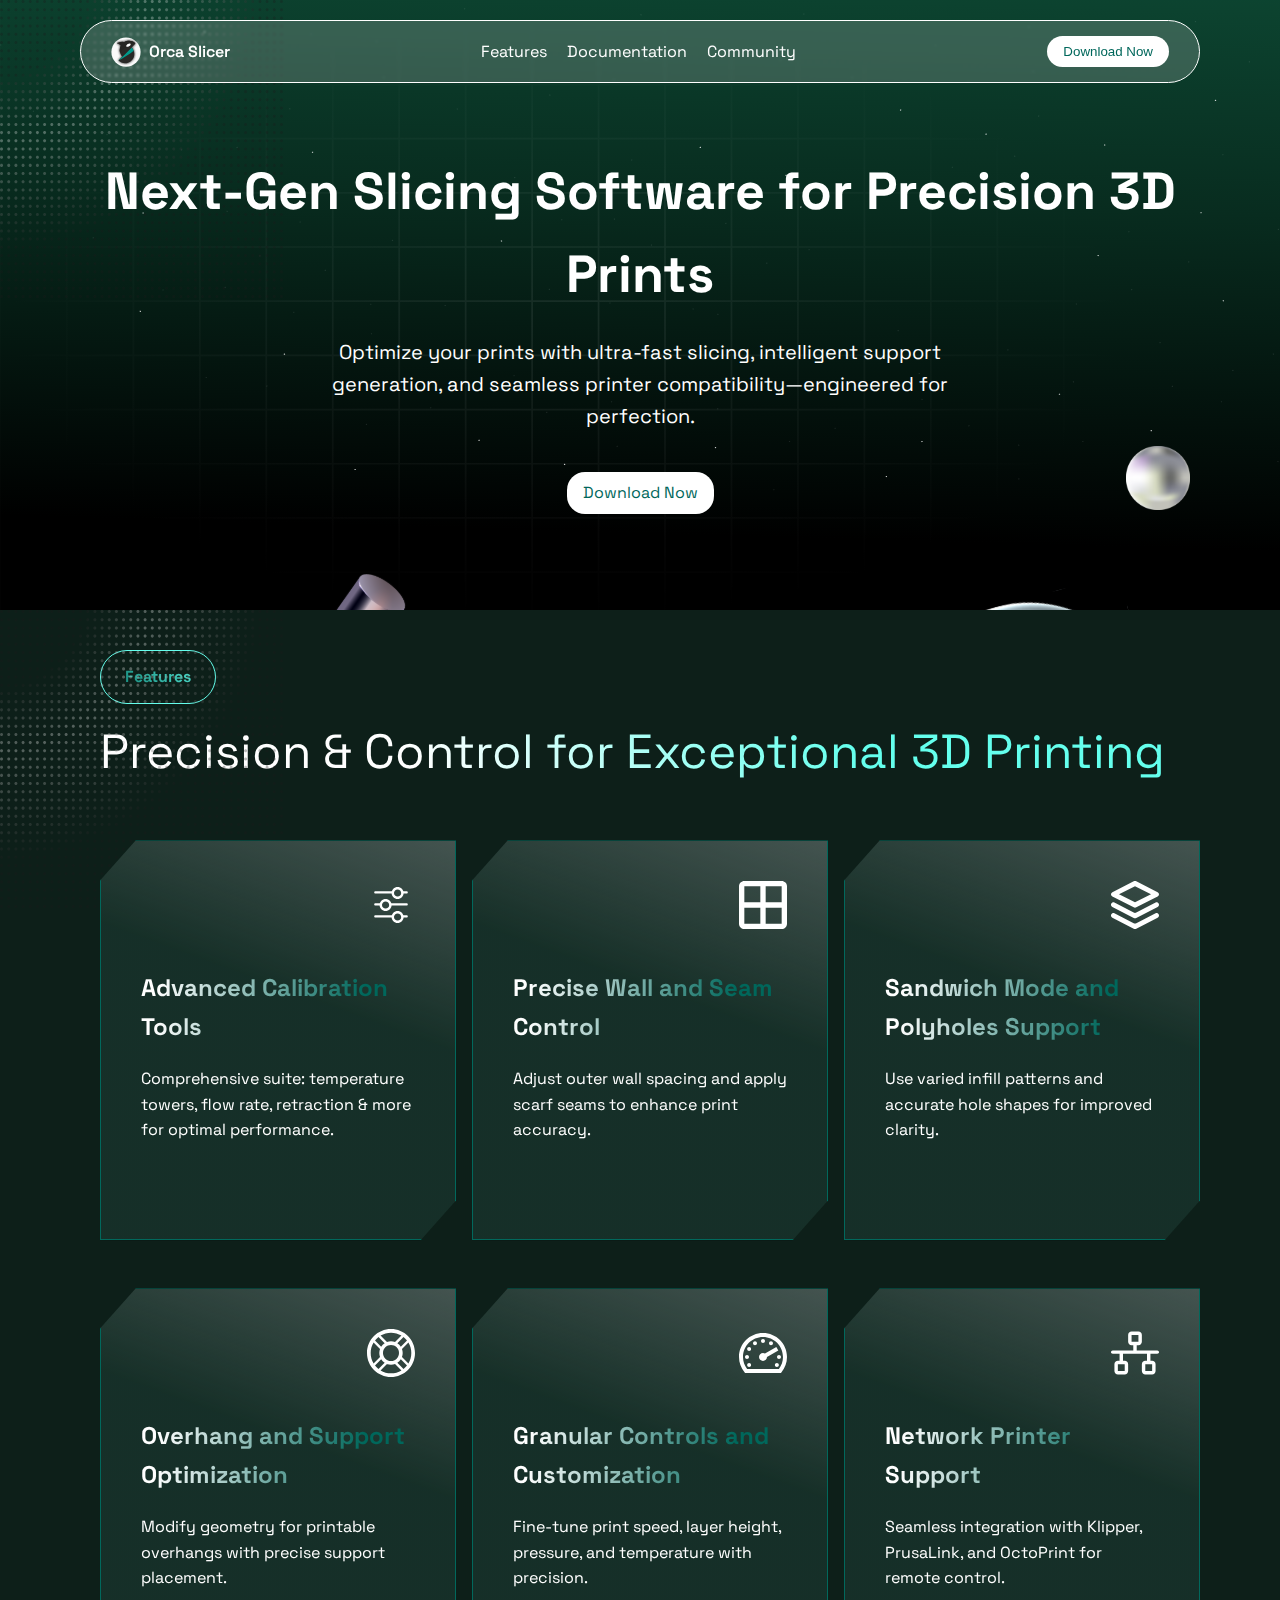
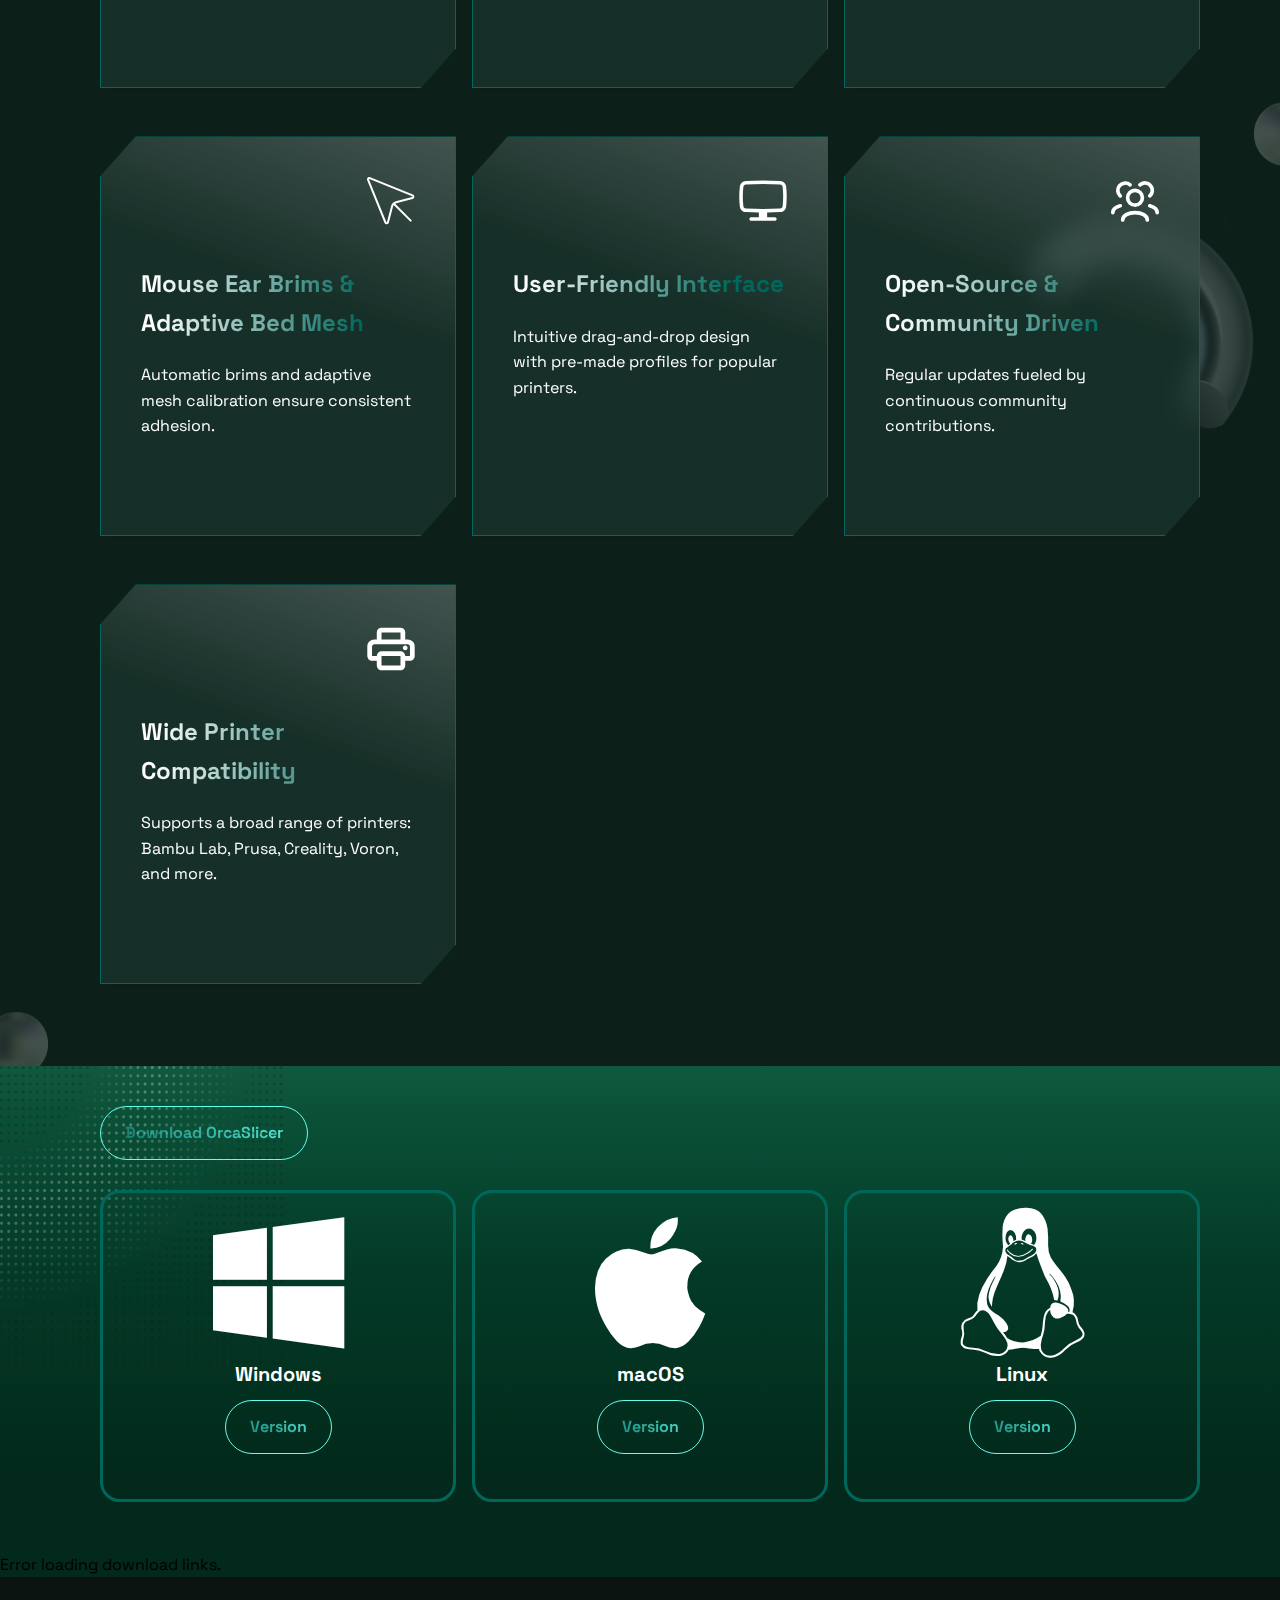
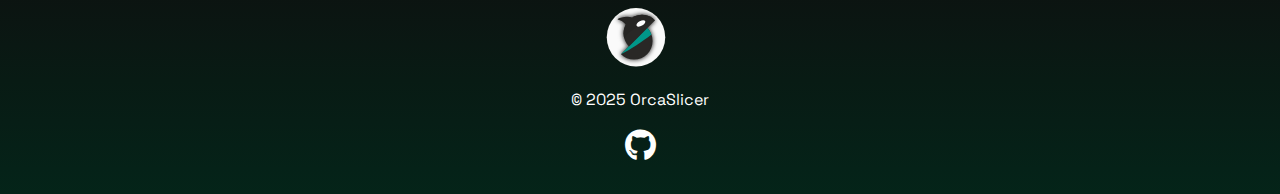
==== index.html @ 282c9c0c "chores: updated bg tweaks 3d image" ====
<!DOCTYPE html>
<html lang="en">
  <head>
    <meta charset="UTF-8" />
    <meta name="viewport" content="width=device-width, initial-scale=1.0" />
    <title>OrcaSlicer - Powerful 3D Printing Slicer</title>

    <!-- Meta Descriptions (Critical for SEO) -->
    <meta
      name="description"
      content="Next-gen slicing software for precision 3D prints"
    />

    <!-- Keywords (Optional but can help slightly for specific niche SEO) -->
    <meta
      name="keywords"
      content="orcaslicer, 3D printing slicer, High-accuracy slicing, Best 3D printing slicer, Open-source slicer, Precision 3D printing, Next-gen slicing software"
    />

    <!-- Author -->
    <meta name="OrcaSlicer" content="OrcaSlicer" />

    <!-- Open Graph Meta Tags (For Social Sharing) -->
    <meta
      property="og:title"
      content="OrcaSlicer|Powerful 3D Printing Slicer"
    />
    <meta
      property="og:description"
      content="Next-gen slicing software for precision 3D prints"
    />
    <meta property="og:image" content="images/OrcaSlicer_gradient_circle.svg" />
    <meta property="og:url" content="https://www.orcaslicer.com/" />
    <meta property="og:type" content="website" />

    <!-- Twitter Card Meta Tags -->
    <meta name="twitter:card" content="summary_large_image" />
    <meta
      name="twitter:title"
      content="OrcaSlicer|Powerful 3D Printing Slicer"
    />
    <meta
      name="twitter:description"
      content="Next-gen slicing software for precision 3D prints"
    />
    <meta
      name="twitter:image"
      content="images/OrcaSlicer_gradient_circle.svg"
    />

    <!-- Canonical URL -->
    <link rel="canonical" href="https://www.orcaslicer.com/" />

    <!-- Favicons -->
    <link
      rel="apple-touch-icon"
      sizes="180x180"
      href="images/favicon/apple-touch-icon.png"
    />
    <link
      rel="icon"
      type="image/png"
      sizes="32x32"
      href="images/favicon/favicon-32x32.png"
    />
    <link
      rel="icon"
      type="image/png"
      sizes="16x16"
      href="images/favicon/favicon-16x16.png"
    />
    <link rel="manifest" href="images/favicon/site.webmanifest" />
    <link
      rel="stylesheet"
      href="https://cdnjs.cloudflare.com/ajax/libs/font-awesome/6.0.0/css/all.min.css"
    />
    <link rel="stylesheet" href="style.css" />
    <link rel="preconnect" href="https://fonts.googleapis.com" />
    <link rel="preconnect" href="https://fonts.gstatic.com" crossorigin />
    <link
      href="https://fonts.googleapis.com/css2?family=Space+Grotesk:wght@300..700&display=swap"
      rel="stylesheet"
    />
  </head>
  <body>
    <div class="hero_container">
      <img
        src="/images/abstract_top.svg"
        class="abstract_top"
        alt="abstract_top"
      />
      <!-- Destop Menu -->
      <div class="navbar_container">
        <nav class="navbar">
          <div class="navbar_content">
            <div class="navbar_brand">
              <a href="/">
                <img
                  src="images/OrcaSlicer_gradient_circle.svg"
                  alt="OrcaSlicer logo"
                  style="
                    height: 30px;
                    vertical-align: middle;
                    margin-right: 0.5rem;
                  "
                />
                <span> Orca Slicer </span>
              </a>
            </div>

            <div class="navbar_links">
              <a href="#features">Features</a>
              <a
                href="https://github.com/SoftFever/OrcaSlicer/wiki"
                target="_blank"
                >Documentation</a
              >
              <a href="https://discord.gg/orcaslicer" target="_blank"
                >Community</a
              >
            </div>

            <!-- Download Button (Desktop) -->
            <a href="#download">
              <button class="download-btn">Download Now</button>
            </a>

            <!-- Mobile Menu Button -->
            <button class="menu-btn" aria-label="Open menu">
              <svg
                width="16"
                height="11"
                viewBox="0 0 16 11"
                fill="none"
                xmlns="http://www.w3.org/2000/svg"
              >
                <path
                  d="M1.33334 10.5C1.09723 10.5 0.899447 10.42 0.740003 10.26C0.580559 10.1 0.500558 9.90222 0.500003 9.66667C0.499447 9.43111 0.579447 9.23333 0.740003 9.07333C0.900559 8.91333 1.09834 8.83333 1.33334 8.83333H14.6667C14.9028 8.83333 15.1008 8.91333 15.2608 9.07333C15.4208 9.23333 15.5006 9.43111 15.5 9.66667C15.4994 9.90222 15.4194 10.1003 15.26 10.2608C15.1006 10.4214 14.9028 10.5011 14.6667 10.5H1.33334ZM1.33334 6.33333C1.09723 6.33333 0.899447 6.25333 0.740003 6.09333C0.580559 5.93333 0.500558 5.73556 0.500003 5.5C0.499447 5.26444 0.579447 5.06667 0.740003 4.90667C0.900559 4.74667 1.09834 4.66667 1.33334 4.66667H14.6667C14.9028 4.66667 15.1008 4.74667 15.2608 4.90667C15.4208 5.06667 15.5006 5.26444 15.5 5.5C15.4994 5.73556 15.4194 5.93361 15.26 6.09417C15.1006 6.25472 14.9028 6.33444 14.6667 6.33333H1.33334ZM1.33334 2.16667C1.09723 2.16667 0.899447 2.08667 0.740003 1.92667C0.580559 1.76667 0.500558 1.56889 0.500003 1.33333C0.499447 1.09778 0.579447 0.9 0.740003 0.74C0.900559 0.58 1.09834 0.5 1.33334 0.5H14.6667C14.9028 0.5 15.1008 0.58 15.2608 0.74C15.4208 0.9 15.5006 1.09778 15.5 1.33333C15.4994 1.56889 15.4194 1.76694 15.26 1.9275C15.1006 2.08806 14.9028 2.16778 14.6667 2.16667H1.33334Z"
                  fill="white"
                />
              </svg>
            </button>
          </div>
        </nav>
      </div>
      <!-- Mobile Menu -->
      <div class="mobile-menu">
        <button class="close-btn" aria-label="Close menu">
          <svg
            width="24"
            height="24"
            viewBox="0 0 24 24"
            fill="none"
            xmlns="http://www.w3.org/2000/svg"
          >
            <path
              d="M18 6L6 18"
              stroke="currentColor"
              stroke-width="2"
              stroke-linecap="round"
              stroke-linejoin="round"
            />
            <path
              d="M6 6L18 18"
              stroke="currentColor"
              stroke-width="2"
              stroke-linecap="round"
              stroke-linejoin="round"
            />
          </svg>
        </button>
        <a href="#features" class="nav-link">Features</a>
        <a
          href="https://github.com/SoftFever/OrcaSlicer/wiki"
          target="_blank"
          class="nav-link"
          >Documentation</a
        >
        <a href="https://discord.gg/orcaslicer" target="_blank" class="nav-link"
          >Community</a
        >
        <a href="#download">
          <button class="download-btn">Download Now</button>
        </a>
      </div>

      <!-- Hero Text Section -->
      <div class="hero_texts">
        <h2>Next-Gen Slicing Software for Precision 3D Prints</h2>
        <p>
          Optimize your prints with ultra-fast slicing, intelligent support
          generation, and seamless printer compatibility—engineered for
          perfection.
        </p>
        <a href="#download" class="download-btn"> Download Now </a>
      </div>

      <img src="/images/3dimages/cross.svg" class="cross" />
      <img src="/images/3dimages/c.svg" class="c" />
      <img src="/images/3dimages/ball.svg" class="ball" />
    </div>
    <section class="features" id="features">
      <img src="/images/abstract_top.svg" class="feature_abstract" />
      <div class="feature_header">
        <p>Features</p>
        <h5>Precision & Control for Exceptional 3D Printing</h5>
      </div>
      <div class="feature_cards">
        <div class="feature_card">
          <img src="/images/icons/1.svg" class="icon" />
          <h3>Advanced Calibration Tools</h3>
          <p>
            Comprehensive suite: temperature towers, flow rate, retraction &
            more for optimal performance.
          </p>
        </div>
        <div class="feature_card">
          <img src="/images/icons/2.svg" class="icon" />
          <h3>Precise Wall and Seam Control</h3>
          <p>
            Adjust outer wall spacing and apply scarf seams to enhance print
            accuracy.
          </p>
        </div>
        <div class="feature_card">
          <img src="/images/icons/3.svg" class="icon" />
          <h3>Sandwich Mode and Polyholes Support</h3>
          <p>
            Use varied infill patterns and accurate hole shapes for improved
            clarity.
          </p>
        </div>
        <div class="feature_card">
          <img src="/images/icons/4.svg" class="icon" />
          <h3>Overhang and Support Optimization</h3>
          <p>
            Modify geometry for printable overhangs with precise support
            placement.
          </p>
        </div>
        <div class="feature_card">
          <img src="/images/icons/5.svg" class="icon" />
          <h3>Granular Controls and Customization</h3>
          <p>
            Fine-tune print speed, layer height, pressure, and temperature with
            precision.
          </p>
        </div>
        <div class="feature_card">
          <img src="/images/icons/6.svg" class="icon" />
          <h3>Network Printer Support</h3>
          <p>
            Seamless integration with Klipper, PrusaLink, and OctoPrint for
            remote control.
          </p>
        </div>
        <div class="feature_card">
          <img src="/images/icons/7.svg" class="icon" />
          <h3>Mouse Ear Brims & Adaptive Bed Mesh</h3>
          <p>
            Automatic brims and adaptive mesh calibration ensure consistent
            adhesion.
          </p>
        </div>
        <div class="feature_card">
          <img src="/images/icons/8.svg" class="icon" />
          <h3>User-Friendly Interface</h3>
          <p>
            Intuitive drag-and-drop design with pre-made profiles for popular
            printers.
          </p>
        </div>
        <div class="feature_card">
          <img src="/images/icons/9.svg" class="icon" />
          <h3>Open-Source & Community Driven</h3>
          <p>Regular updates fueled by continuous community contributions.</p>
        </div>
        <div class="feature_card">
          <img src="/images/icons/10.svg" class="icon" />
          <h3>Wide Printer Compatibility</h3>
          <p>
            Supports a broad range of printers: Bambu Lab, Prusa, Creality,
            Voron, and more.
          </p>
        </div>
      </div>
      <img src="/images/3dimages/fade_c.svg" alt="faded_c" class="faded_c"/>
      <img src="/images/3dimages/faded_right_ball.svg" alt="faded_right_ball" class="faded_right_ball"/>
       <img src="/images/3dimages/faded_left_ball.svg" alt="faded_left_ball" class="faded_left_ball"/>
    </section>
    <section class="download-section" id="download">
      <img src="/images/abstract_top.svg" class="download_abstract" />
      <div class="download_header">
        <p>Download OrcaSlicer</p>
        <div class="platform-cards">
          <div class="platform-card" id="windowsDownloads">
            <i class="fab fa-windows fa-3x"></i>
            <h3>Windows</h3>
            <p class="version">Version</p>
            <ul></ul>
          </div>
          <div class="platform-card" id="macosDownloads">
            <i class="fab fa-apple fa-3x"></i>
            <h3>macOS</h3>
            <p class="version">Version</p>
            <ul></ul>
          </div>
          <div class="platform-card" id="linuxDownloads">
            <i class="fab fa-linux fa-3x"></i>
            <h3>Linux</h3>
            <p class="version">Version</p>
            <ul></ul>
          </div>
        </div>
      </div>
    </section>
    <footer class="footer">
      <a href="/">
        <img
          src="images/OrcaSlicer_gradient_circle.svg"
          alt="OrcaSlicer logo"
          style="height: 60px; vertical-align: middle; margin-right: 0.5rem"
        />
      </a>
      <p>&copy; 2025 OrcaSlicer</p>
      <div style="margin-top: 1rem">
        <a
          href="https://github.com/SoftFever/OrcaSlicer"
          target="_blank"
          style="color: white; margin: 0 1rem"
        >
          <i class="fab fa-github fa-2x"></i>
        </a>
      </div>
    </footer>

    <script>
      document.addEventListener("DOMContentLoaded", function () {
        const menuBtn = document.querySelector(".menu-btn");
        const closeBtn = document.querySelector(".close-btn");
        const mobileMenu = document.querySelector(".mobile-menu");
        const navLinks = document.querySelectorAll(".mobile-menu .nav-link");

        // Open mobile menu
        menuBtn.addEventListener("click", function () {
          mobileMenu.classList.add("active");
          document.body.style.overflow = "hidden"; // Prevent scrolling when menu is open
        });

        // Close mobile menu
        closeBtn.addEventListener("click", function () {
          mobileMenu.classList.remove("active");
          document.body.style.overflow = ""; // Re-enable scrolling
        });

        // Close menu when clicking on a link
        navLinks.forEach((link) => {
          link.addEventListener("click", function () {
            mobileMenu.classList.remove("active");
            document.body.style.overflow = "";
          });
        });

        // Close menu when clicking outside
        document.addEventListener("click", function (event) {
          if (
            mobileMenu.classList.contains("active") &&
            !mobileMenu.contains(event.target) &&
            !menuBtn.contains(event.target)
          ) {
            mobileMenu.classList.remove("active");
            document.body.style.overflow = "";
          }
        });

        // Handle resize events - reset mobile menu state when switching to desktop
        window.addEventListener("resize", function () {
          if (
            window.innerWidth > 768 &&
            mobileMenu.classList.contains("active")
          ) {
            mobileMenu.classList.remove("active");
            document.body.style.overflow = "";
          }
        });
      });

      const downloadLinks = {
        windows: [],
        macos: [],
        linux: [],
      };

      // Function to group assets by platform based on file extension or keywords
      function groupAssetsByOS(assets) {
        assets.forEach((asset) => {
          const name = asset.name.toLowerCase();
          if (name.endsWith(".exe") || name.includes("win")) {
            downloadLinks.windows.push(asset);
          } else if (name.endsWith(".dmg") || name.includes("mac")) {
            downloadLinks.macos.push(asset);
          } else if (name.endsWith(".appimage") || name.includes("linux")) {
            downloadLinks.linux.push(asset);
          }
        });
      }

      // Function to fetch latest release data and update download links and version numbers
      async function fetchDownloadLinks() {
        const apiUrl =
          "https://api.github.com/repos/SoftFever/OrcaSlicer/releases/latest";
        try {
          const response = await fetch(apiUrl);
          const data = await response.json();
          // Get the release version from the API response (e.g. tag_name)
          const releaseVersion = data.tag_name || data.name || "";
          // Update all .version elements inside each platform card
          document
            .querySelectorAll(".platform-card .version")
            .forEach((elem) => {
              elem.textContent = `Version ${releaseVersion}`;
            });
          // Group assets by OS
          groupAssetsByOS(data.assets);
          // For each platform, list all downloadable assets
          for (const platform in downloadLinks) {
            const ul = document.querySelector(`#${platform}Downloads ul`);
            downloadLinks[platform].forEach((asset) => {
              const li = document.createElement("li");
              li.style.margin = "0.5rem 0";
              const a = document.createElement("a");
              a.href = asset.browser_download_url;
              a.textContent = asset.name;
              a.target = "_blank";
              li.appendChild(a);
              ul.appendChild(li);
            });
          }
        } catch (error) {
          console.error("Error fetching release data:", error);
          document.getElementById("download").innerHTML +=
            "<p>Error loading download links.</p>";
        }
      }

      // Automatically load download links on page load
      window.addEventListener("DOMContentLoaded", fetchDownloadLinks);

      // Smooth scrolling for anchor links
      document.querySelectorAll('a[href^="#"]').forEach((anchor) => {
        anchor.addEventListener("click", function (e) {
          e.preventDefault();
          document.querySelector(this.getAttribute("href")).scrollIntoView({
            behavior: "smooth",
          });
        });
      });
    </script>
  </body>
</html>
---- style.css ----
:root {
  --primary-color: rgba(0, 103, 91, 1);
  --dark-bg: #1a1a1a;
  --light-text: #ffffff;
}

* {
  margin: 0;
  padding: 0;
  box-sizing: border-box;
  scroll-behavior: smooth;
}

body {
  font-family: "Space Grotesk", serif;
  line-height: 1.6;
  background-color: #f5f5f5;
}

.hero_container {
  background-image: url("/images/heresection.svg");
  background-size: cover;
  background-position: center;
  background-repeat: no-repeat;
  position: relative;
  height: 610px;
  overflow-y: hidden;
}
.abstract_top {
  position: absolute;
  left: 0;
  top: 0;
}

/* Navbar Contents */

.navbar_container {
  /* padding-top: 20px;
  padding-left: 80px;
  padding-right: 80px; */

  padding: 20px 80px;
  position: fixed;
  top: 0;
  left: 0;
  right: 0;
  z-index: 50;
}
.navbar {
  /* position: fixed; */
  backdrop-filter: blur(1px); /* Glass effect */
  -webkit-backdrop-filter: blur(1px); /* Safari support */
  border-radius: 100px;
  z-index: 50;
  border: 1px solid #fff;
  background: rgba(255, 255, 255, 0.18);
  padding: 15px 30px;
  width: 100%;
}
.navbar_content {
  display: flex;
  align-items: center;
  justify-content: space-between;
}
.navbar_brand a {
  text-decoration: none;
  display: flex;
  align-items: center;
  font-weight: 600;
  color: #fff;
}
.navbar_links {
  display: flex;
  gap: 20px;
}
.navbar_links a {
  text-decoration: none;
  color: #fff;
}

.navbar_links a:hover {
  text-decoration: underline;
  color: #fff;
  /* textu: #00675b; */
}

.menu-btn {
  display: none;
}

.navbar_container .download-btn {
  background-color: white;
  padding: 8px 16px;
  border: none;
  cursor: pointer;
  border-radius: 18px;
  color: var(--primary-color);
}

.mobile-menu {
  display: none;
  position: fixed;
  top: 0;
  left: 0;
  width: 100%;
  height: 100%;
  background-color: #2d2d2d;
  z-index: 100;
  padding: 24px;
  flex-direction: column;
  align-items: center;
  justify-content: center;
  gap: 20px;
  transition: transform 0.3s ease, opacity 0.3s ease;
  transform: translateY(-100%);
  opacity: 0;
}

.mobile-menu.active {
  transform: translateY(0);
  opacity: 1;
}

.mobile-menu .nav-link {
  font-size: 1.2rem;
  padding: 12px 0;
  text-decoration: none;
  font-weight: 600;
  color: #fff;
}

.mobile-menu .nav-link:hover {
  text-decoration: underline;
  color: green;
}

.mobile-menu .download-btn {
  margin-top: 16px;
  background-color: white;
  padding: 8px 16px;
  border: none;
  cursor: pointer;
  border-radius: 18px;
  color: var(--primary-color);
}

.close-btn {
  position: absolute;
  top: 20px;
  right: 20px;
  background: none;
  border: none;
  color: white;
  font-size: 24px;
  cursor: pointer;
}

/* HERO SECTION OF TEXTS*/
.hero_texts {
  display: flex;
  align-items: center;
  flex-direction: column;
  justify-content: center;
  padding-top: 150px;
  padding-left: 80px;
  padding-bottom: 60px;
  padding-right: 80px;
}
.hero_texts h2 {
  font-size: 52px;
  z-index: 10;
  text-align: center;
  margin-bottom: 20px;
  color: #fff;
}
.hero_texts p {
  font-size: 20px;
  z-index: 10;
  width: 650px;
  text-align: center;
  margin-bottom: 40px;
  color: #fff;
}
.hero_texts .download-btn {
  margin-bottom: 0px;
  background-color: white;
  padding: 8px 16px;
  border: none;
  cursor: pointer;
  border-radius: 18px;
  text-decoration: none;
  transition: transform 0.3s;
  color: var(--primary-color);
}
.hero_texts .download-btn:hover {
  transform: translateY(-3px);
}

.cross {
  position: absolute;
  left: 100px;
}
.ball {
  position: absolute;
  right: 90px;
  bottom: 100px;
}
.c {
  position: absolute;
  right: 100px;
}

/* FETURES SECTION */

.features {
  background-color: rgba(13, 31, 25, 1);
  position: relative;
}
.feature_abstract {
  top: 0px;
  left: 0px;
  position: absolute;
}
.faded_c {
  position: absolute;
  right: 5px;
  bottom: 600px;
}
.faded_right_ball {
  position: absolute;
  right: 0px;
  bottom: 900px;
}
.faded_left_ball{
    bottom: -10px;
    position: absolute;
}
.feature_header {
  padding-top: 40px;
  padding-bottom: 50px;
  padding-left: 100px;
  padding-right: 80px;
}
.feature_header p {
  z-index: 10;
  background: linear-gradient(50deg, #00675b 0%, #64ffed 100%);
  background-clip: text;
  margin-bottom: 10px;
  -webkit-background-clip: text;
  color: transparent;
  width: fit-content;
  font-weight: 800;
  padding: 13px 24px;
  border-radius: 100px;
  border: 1px solid #64ffed;
}
.feature_header h5 {
  z-index: 10;
  background: linear-gradient(50deg, rgba(255, 255, 255, 1) 30%, #64ffed 70%);
  font-size: 48px;
  font-weight: 400;
  background-clip: text;
  -webkit-background-clip: text;
  color: transparent;
  width: fit-content;
}
.feature_cards {
  display: grid;
  grid-template-columns: repeat(3, 1fr);
  gap: 1rem;
  padding-bottom: 50px;
  padding-left: 100px;
  padding-right: 80px;
}
.feature_card {
  width: 380px;
  z-index: 10;
  height: 400px;
  margin-bottom: 2rem;
  background: linear-gradient(
    200deg,
    rgb(68, 84, 80) 0%,
    rgba(37, 73, 63, 0.4) 40%
  );
  border: 1px solid #01685c;
  backdrop-filter: blur(10px); /* Increased blur value */
  -webkit-backdrop-filter: blur(10px); /* Safari support */
  padding: 40px;
  display: flex;
  flex-direction: column;
  clip-path: polygon(10% 0%, 100% 0%, 100% 90%, 90% 100%, 0% 100%, 0% 10%);
  box-shadow: 0 10px 30px rgba(0, 0, 0, 0.3);
  transition: transform 0.3s;
}

.feature_card:hover {
  transform: translateY(-3px);
  border: 1px solid #1df1d9;
}
.feature_card img {
  width: 48px;
  height: 48px;
  margin-bottom: 40px;
  display: flex;
  align-self: flex-end;
}
.feature_card h3 {
  background: linear-gradient(94.47deg, #ffffff 6.12%, #00675b 80.25%);
  background-clip: text;
  font-size: 24px;
  margin-bottom: 20px;
  -webkit-background-clip: text;
  color: transparent;
  width: fit-content;
}
.feature_card p {
  color: #fff;
}

/* DOWNLOAD SECTION */

.download-section {
  position: relative;
  background: linear-gradient(
    180deg,
    #146246 -9.15%,
    #0a5037 9.86%,
    #033a27 39.81%,
    #033221 60.54%,
    #02291b 78.98%,
    #02291b 96.83%
  );
}
.download_abstract {
  top: 0px;
  left: 0px;
  position: absolute;
}
.download_header {
  z-index: 10;
  padding-top: 40px;
  padding-bottom: 50px;
  padding-left: 100px;
  padding-right: 80px;
}
.download_header p {
  z-index: 10;
  background: linear-gradient(50deg, #00675b 0%, #64ffed 100%);
  background-clip: text;
  margin-bottom: 10px;
  -webkit-background-clip: text;
  color: transparent;
  width: fit-content;
  font-weight: 800;
  margin-bottom: 30px;
  padding: 13px 24px;
  border-radius: 100px;
  border: 1px solid #64ffed;
}

.platform-cards {
  display: grid;
  gap: 1rem;
  position: relative;
  grid-template-columns: repeat(3, 1fr);
  z-index: 10;
}
.platform-card {
  border: 3px solid #00675b;
  display: flex;
  border-radius: 20px;
  flex-direction: column;
  align-items: center;
  padding: 15px;
}

.platform-card i {
  color: #fff;
  font-size: 150px;
}

.platform-card h3 {
  color: #fff;
  font-size: 20px;
  margin-bottom: 10px;
}
.platform-card ul {
  list-style: none;
  padding: 0;
  text-align: left;
}
.platform-card li {
  margin: 0.5rem 0;
}

.platform-card a {
  color: #fff;
  font-weight: 600;
  text-decoration: none;
  transition: color 0.3s;
}
.platform-card a:hover {
  color: var(--primary-color);
  text-decoration: underline;
}

.footer {
  background: linear-gradient(
    180deg,
    #0c1210 0%,
    #0a1813 31.34%,
    #081b14 47.67%,
    #071e16 66.85%,
    #052218 88.49%,
    #042519 104.41%,
    #02291b 128.3%
  );
  padding: 30px;
  display: flex;
  align-items: center;
  justify-content: center;
  flex-direction: column;
}
.footer p {
  margin-top: 20px;
  color: #fff;
}
/* MEDIA QUERY */

@media (max-width: 1343px) {
  .feature_card {
    width: 100%;
  }
}
@media (max-width: 1195px) {
  .hero_container {
    height: auto;
    background-size: auto;
  }
  /* Hide on screens smaller than 768px */
  .abstract_top {
    display: none;
  }
  /* NAVBAR CONTENTS */
  .menu-btn {
    display: flex;
    background: transparent;
    outline: none;
    border: none;
  }
  .navbar_container {
    padding-top: 20px;
    padding-left: 30px;
    padding-right: 30px;
  }

  .navbar_links {
    display: none;
  }

  .navbar_container .download-btn {
    display: none;
  }
  .mobile-menu {
    display: flex;
  }

  /* HERO SECTION OF TEXTS*/
  .hero_texts {
    display: flex;
    align-items: center;
    flex-direction: column;
    justify-content: center;
    padding-left: 40px;
    padding-right: 40px;
    /* padding-top: 40px;
    padding-left: 40px;
    padding-right: 40px; */
  }

  .hero_texts h2 {
    font-size: 30px;
    margin-bottom: 10px;
  }

  .hero_texts p {
    font-size: 16px;
    z-index: 10;
    width: 100%;
  }
  .ball {
    bottom: 20px;
    right: 10px;
  }
  .c,
  .cross {
    display: none;
  }

  /* FETURES SECTION */

  .feature_header {
    padding-top: 40px;
    padding-left: 40px;
    padding-right: 40px;
  }
  .feature_header h5 {
    font-size: 26px;
  }
  .feature_cards {
    padding-bottom: 40px;
    padding-left: 40px;
    padding-right: 40px;
    grid-template-columns: repeat(2, 1fr);
  }

  .feature_card {
    padding: 20px;
  }
  .download_header {
    z-index: 10;
    padding-bottom: 20px;
    padding-left: 20px;
    padding-right: 20px;
  }

  .platform-cards {
    grid-template-columns: repeat(1, 1fr);
  }
  .platform-card {
    padding: 10px;
  }
  .platform-card i {
    font-size: 80px; /* Reduced icon size for mobile */
  }
  .platform-card li {
    text-align: center;
  }
  .faded_c , .faded_right_ball, .faded_left_ball{
    display: none;
  }


}

@media (max-width: 480px) {
  .feature_cards {
    grid-template-columns: repeat(1, 1fr);
  }
}
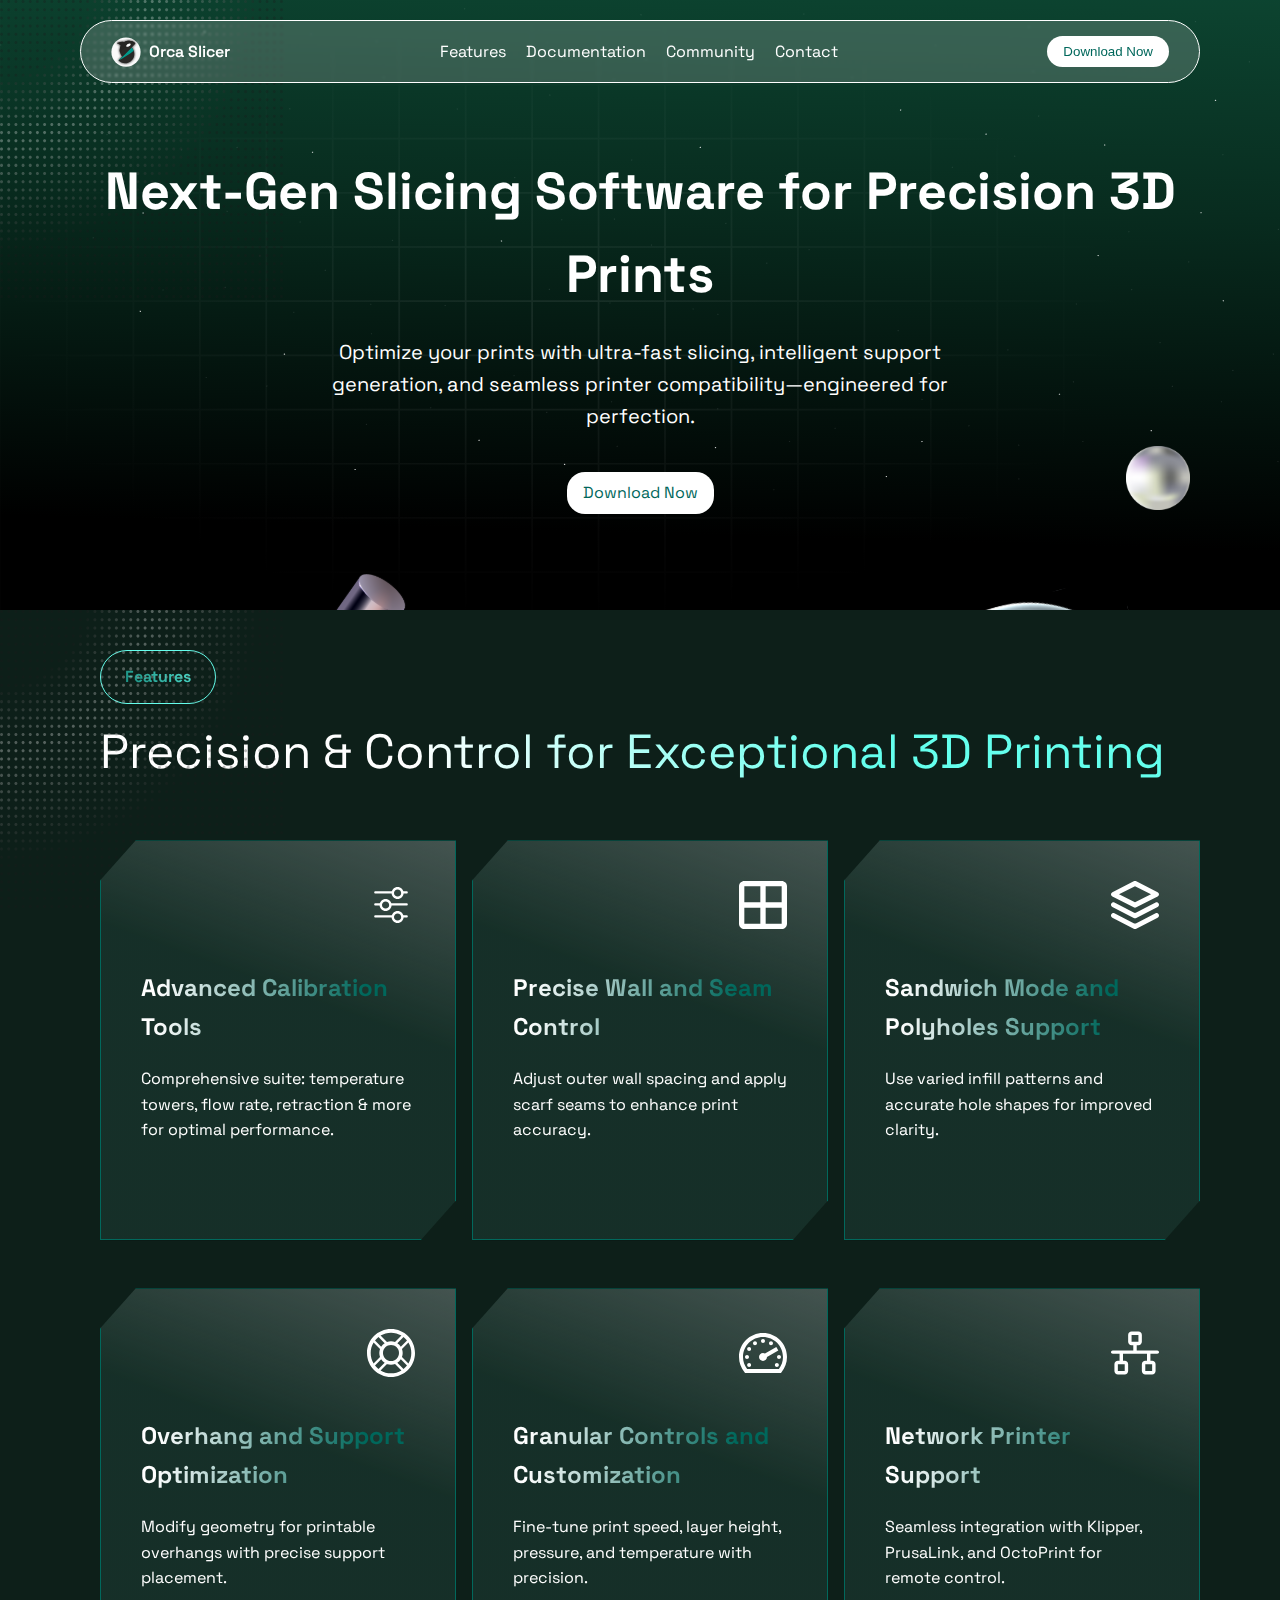
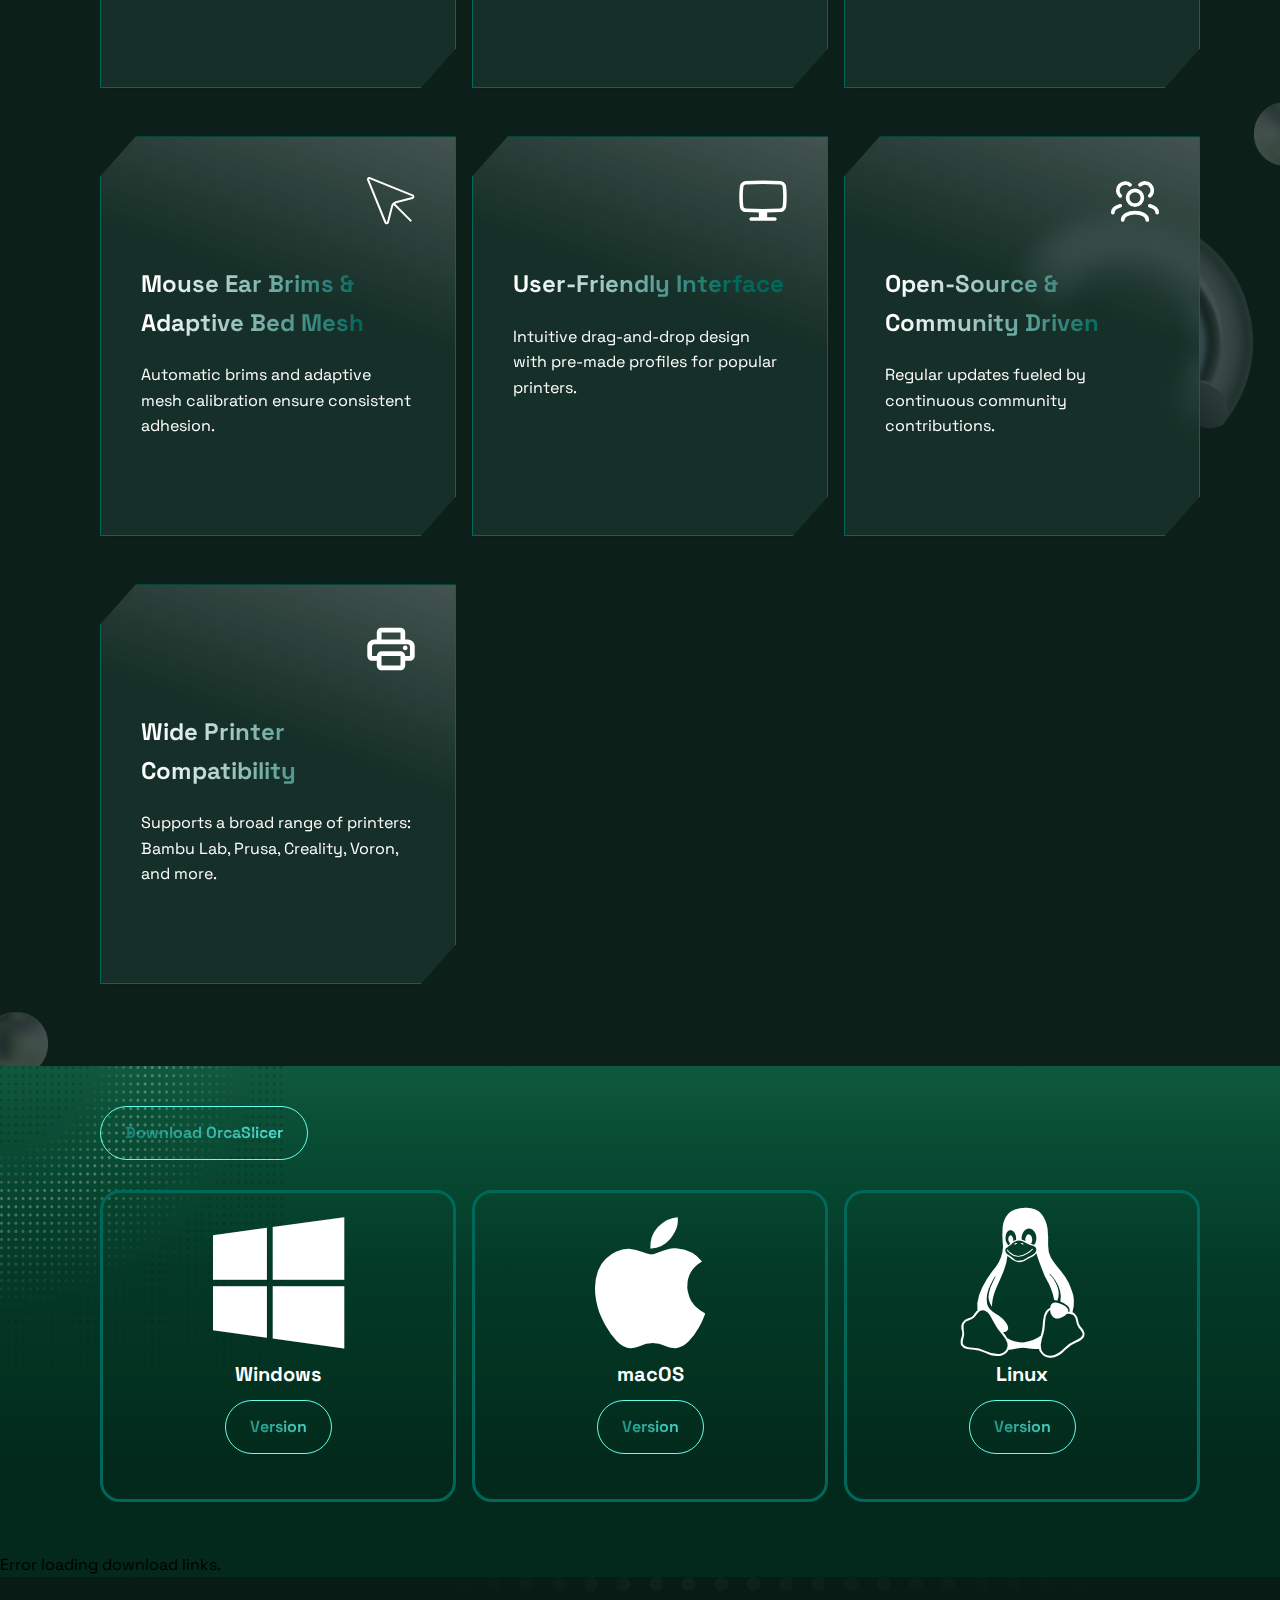
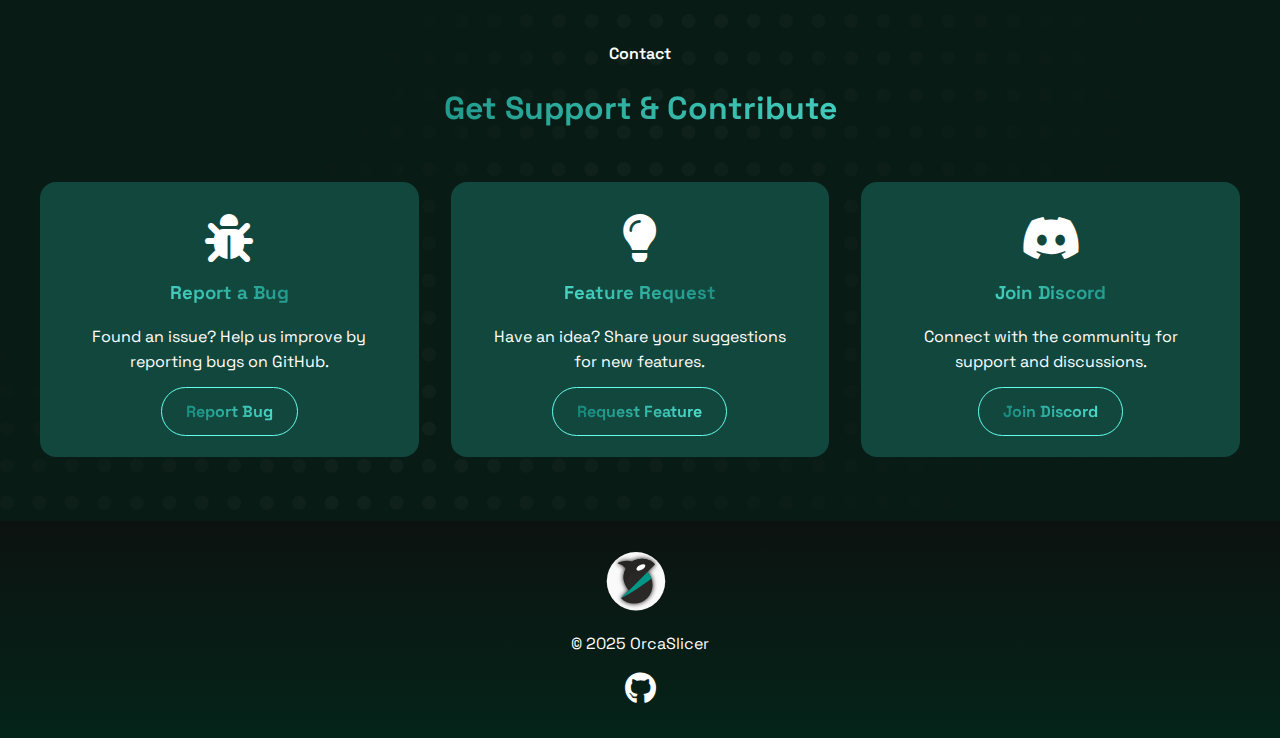
==== commit 059d83ba: "chores: updated section" ====
--- a/index.html
+++ b/index.html
@@ -118,6 +118,7 @@
               <a href="https://discord.gg/orcaslicer" target="_blank"
                 >Community</a
               >
+              <a href="#contact"> Contact </a>
             </div>
 
             <!-- Download Button (Desktop) -->
@@ -179,6 +180,7 @@
         <a href="https://discord.gg/orcaslicer" target="_blank" class="nav-link"
           >Community</a
         >
+        <a href="#contact" class="nav-link"> Contact </a>
         <a href="#download">
           <button class="download-btn">Download Now</button>
         </a>
@@ -284,9 +286,17 @@
           </p>
         </div>
       </div>
-      <img src="/images/3dimages/fade_c.svg" alt="faded_c" class="faded_c"/>
-      <img src="/images/3dimages/faded_right_ball.svg" alt="faded_right_ball" class="faded_right_ball"/>
-       <img src="/images/3dimages/faded_left_ball.svg" alt="faded_left_ball" class="faded_left_ball"/>
+      <img src="/images/3dimages/fade_c.svg" alt="faded_c" class="faded_c" />
+      <img
+        src="/images/3dimages/faded_right_ball.svg"
+        alt="faded_right_ball"
+        class="faded_right_ball"
+      />
+      <img
+        src="/images/3dimages/faded_left_ball.svg"
+        alt="faded_left_ball"
+        class="faded_left_ball"
+      />
     </section>
     <section class="download-section" id="download">
       <img src="/images/abstract_top.svg" class="download_abstract" />
@@ -311,6 +321,48 @@
             <p class="version">Version</p>
             <ul></ul>
           </div>
+        </div>
+      </div>
+    </section>
+    <section class="contact" id="contact">
+      <img src="/images/abstract_top.svg" class="contact_abstract" />
+      <div class="contact_header">
+        <p>Contact</p>
+        <h5>Get Support & Contribute</h5>
+      </div>
+      <div class="contact_cards">
+        <div class="contact_card">
+          <i class="fas fa-bug fa-3x"></i>
+          <h3>Report a Bug</h3>
+          <p>Found an issue? Help us improve by reporting bugs on GitHub.</p>
+          <a
+            href="https://github.com/SoftFever/OrcaSlicer/issues/new?template=bug_report.yml"
+            target="_blank"
+            class="contact-btn"
+            >Report Bug</a
+          >
+        </div>
+        <div class="contact_card">
+          <i class="fas fa-lightbulb fa-3x"></i>
+          <h3>Feature Request</h3>
+          <p>Have an idea? Share your suggestions for new features.</p>
+          <a
+            href="https://github.com/SoftFever/OrcaSlicer/issues/new?template=feature_request.yml"
+            target="_blank"
+            class="contact-btn"
+            >Request Feature</a
+          >
+        </div>
+        <div class="contact_card">
+          <i class="fab fa-discord fa-3x"></i>
+          <h3>Join Discord</h3>
+          <p>Connect with the community for support and discussions.</p>
+          <a
+            href="https://discord.com/channels/1137181739773603922/1158792618856169592"
+            target="_blank"
+            class="contact-btn"
+            >Join Discord</a
+          >
         </div>
       </div>
     </section>
--- a/style.css
+++ b/style.css
@@ -231,9 +231,9 @@
   right: 0px;
   bottom: 900px;
 }
-.faded_left_ball{
-    bottom: -10px;
-    position: absolute;
+.faded_left_ball {
+  bottom: -10px;
+  position: absolute;
 }
 .feature_header {
   padding-top: 40px;
@@ -425,6 +425,116 @@
   margin-top: 20px;
   color: #fff;
 }
+
+/*Contact */
+.contact {
+  padding: 4rem 2rem;
+  position: relative;
+  overflow: hidden;
+  background: #081b14;
+}
+
+.contact_abstract {
+  position: absolute;
+  top: 0;
+  left: 0;
+  width: 100%;
+  z-index: 0;
+  opacity: 0.1;
+}
+
+.contact_header {
+  text-align: center;
+  margin-bottom: 3rem;
+  position: relative;
+  z-index: 1;
+}
+
+.contact_header p {
+  color: #fff;
+  font-weight: 600;
+  margin-bottom: 1rem;
+}
+
+.contact_header h5 {
+  font-size: 2rem;
+  /* color: #fff; */
+  background: linear-gradient(50deg, #00675b 0%, #64ffed 100%);
+  background-clip: text;
+  -webkit-background-clip: text;
+  color: transparent;
+  /* width: fit-content; */
+  margin: 0;
+}
+
+.contact_cards {
+  display: grid;
+  grid-template-columns: repeat(auto-fit, minmax(250px, 1fr));
+  gap: 2rem;
+  max-width: 1200px;
+  margin: 0 auto;
+  position: relative;
+  z-index: 1;
+}
+
+.contact_card {
+  background: #12473e;
+  padding: 2rem;
+  border-radius: 1rem;
+  text-align: center;
+  transition: transform 0.3s ease;
+}
+
+.contact_card:hover {
+  transform: translateY(-5px);
+}
+
+.contact_card i {
+  color: #fff;
+  margin-bottom: 1rem;
+}
+
+.contact_card h3 {
+  background: linear-gradient(50deg, #64ffed 0%, #00675b 100%);
+  background-clip: text;
+  -webkit-background-clip: text;
+  color: transparent;
+  margin-bottom: 1rem;
+}
+
+.contact_card p {
+  color: #fff;
+  margin-bottom: 1.5rem;
+}
+
+.contact-btn {
+  background: linear-gradient(50deg, #00675b 0%, #64ffed 100%);
+  background-clip: text;
+  margin-bottom: 10px;
+  -webkit-background-clip: text;
+  color: transparent;
+  width: fit-content;
+  font-weight: 800;
+  margin-bottom: 30px;
+  padding: 13px 24px;
+  border-radius: 100px;
+  border: 1px solid #64ffed;
+  transition: background 0.3s ease;
+}
+
+.contact-btn:hover {
+  background: linear-gradient(50deg, #64ffed 0%, #00675b 100%);
+  background-clip: text;
+  -webkit-background-clip: text;
+  color: transparent;
+}
+
+@media (max-width: 768px) {
+  .contact_cards {
+    grid-template-columns: 1fr;
+  }
+}
+
 /* MEDIA QUERY */
 
 @media (max-width: 1343px) {
@@ -536,15 +646,19 @@
   .platform-card li {
     text-align: center;
   }
-  .faded_c , .faded_right_ball, .faded_left_ball{
+  .faded_c,
+  .faded_right_ball,
+  .faded_left_ball {
     display: none;
   }
-
-
 }
 
 @media (max-width: 480px) {
   .feature_cards {
     grid-template-columns: repeat(1, 1fr);
   }
-}
+  .download_header,
+  .platform-card {
+    padding: 0px;
+  }
+}
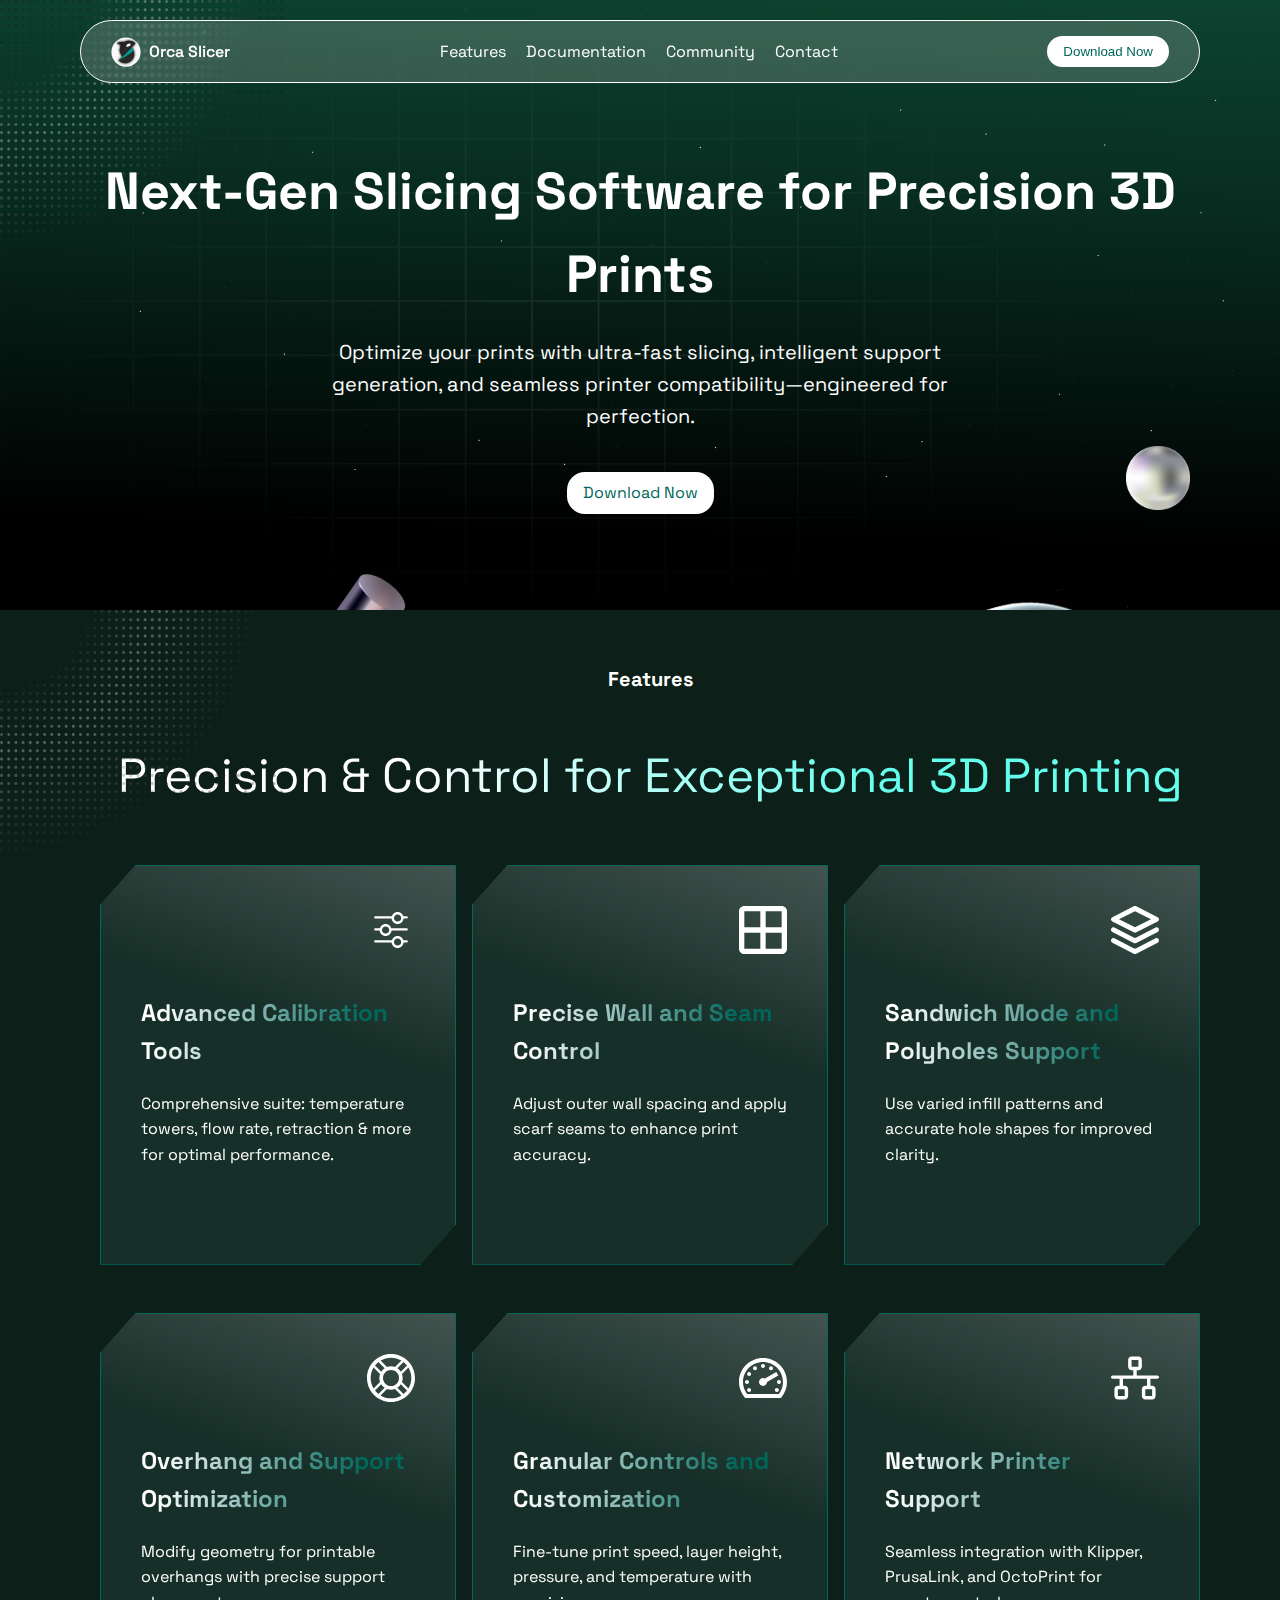
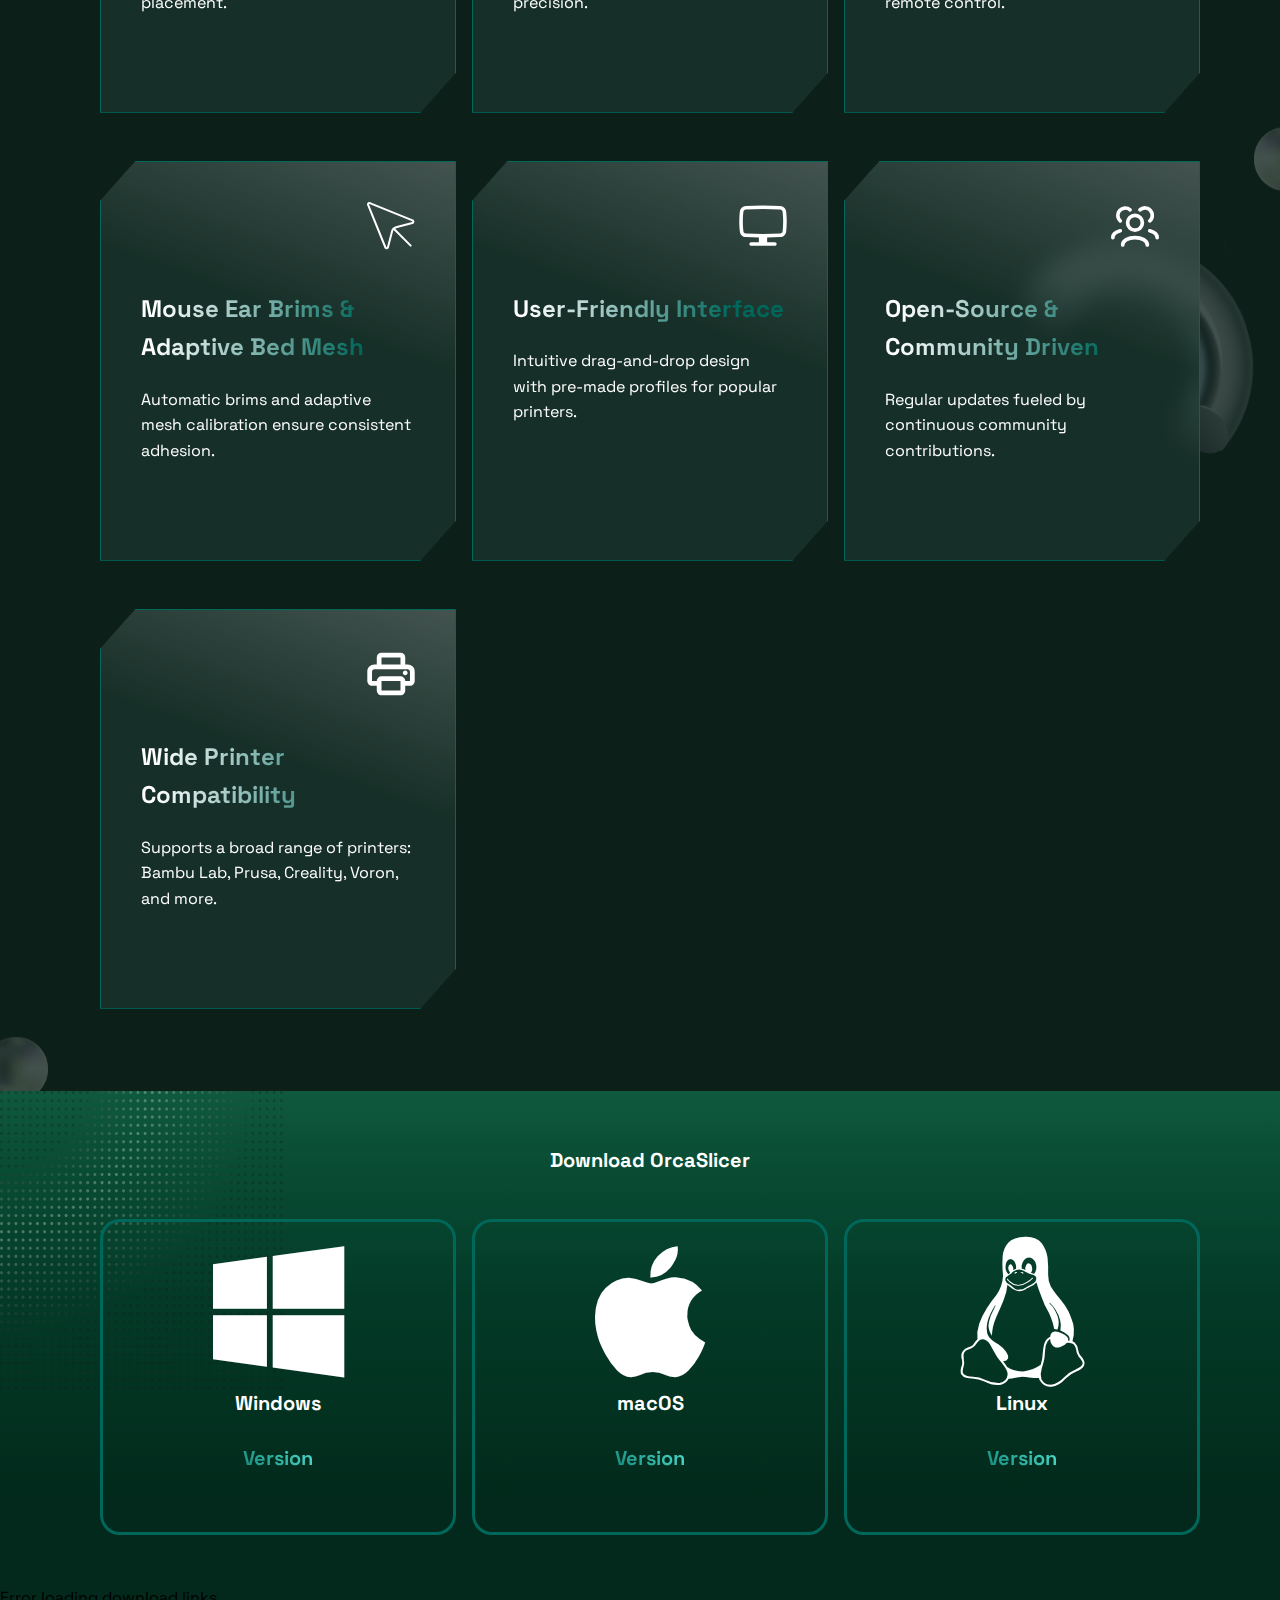
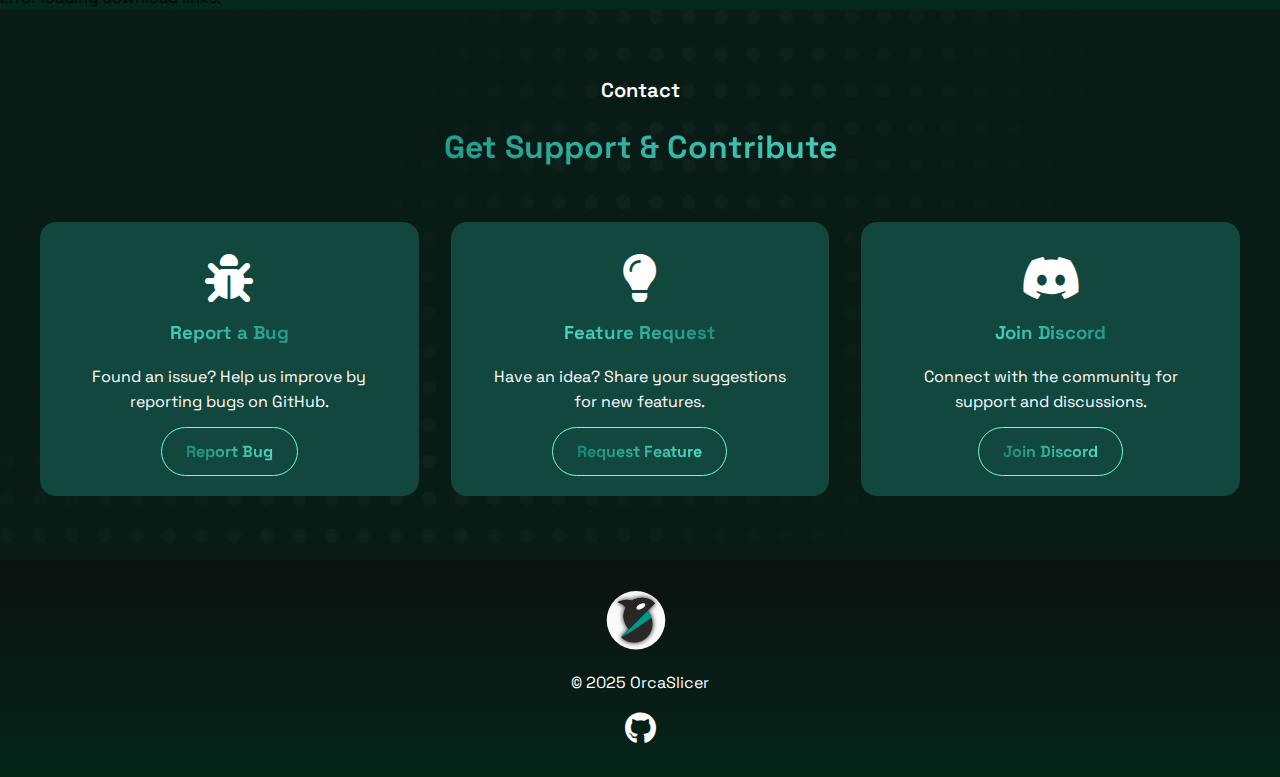
==== commit 2b20d825: "chores: updated structure" ====
--- a/index.html
+++ b/index.html
@@ -358,7 +358,7 @@
           <h3>Join Discord</h3>
           <p>Connect with the community for support and discussions.</p>
           <a
-            href="https://discord.com/channels/1137181739773603922/1158792618856169592"
+            href="https://discord.gg/orcaslicer"
             target="_blank"
             class="contact-btn"
             >Join Discord</a
@@ -459,41 +459,51 @@
 
       // Function to fetch latest release data and update download links and version numbers
       async function fetchDownloadLinks() {
-        const apiUrl =
-          "https://api.github.com/repos/SoftFever/OrcaSlicer/releases/latest";
-        try {
-          const response = await fetch(apiUrl);
-          const data = await response.json();
-          // Get the release version from the API response (e.g. tag_name)
-          const releaseVersion = data.tag_name || data.name || "";
-          // Update all .version elements inside each platform card
-          document
-            .querySelectorAll(".platform-card .version")
-            .forEach((elem) => {
-              elem.textContent = `Version ${releaseVersion}`;
-            });
-          // Group assets by OS
-          groupAssetsByOS(data.assets);
-          // For each platform, list all downloadable assets
-          for (const platform in downloadLinks) {
-            const ul = document.querySelector(`#${platform}Downloads ul`);
-            downloadLinks[platform].forEach((asset) => {
-              const li = document.createElement("li");
-              li.style.margin = "0.5rem 0";
-              const a = document.createElement("a");
-              a.href = asset.browser_download_url;
-              a.textContent = asset.name;
-              a.target = "_blank";
-              li.appendChild(a);
-              ul.appendChild(li);
-            });
-          }
-        } catch (error) {
-          console.error("Error fetching release data:", error);
-          document.getElementById("download").innerHTML +=
-            "<p>Error loading download links.</p>";
-        }
-      }
+  try {
+    // Fetch latest release
+    const latestResponse = await fetch(
+      "https://api.github.com/repos/SoftFever/OrcaSlicer/releases/latest"
+    );
+    const latestData = await latestResponse.json();
+
+    // Fetch nightly builds
+    const nightlyResponse = await fetch(
+      "https://api.github.com/repos/SoftFever/OrcaSlicer/releases/tags/nightly-builds"
+    );
+    const nightlyData = await nightlyResponse.json();
+
+    // Get the release version from the API response
+    const releaseVersion = latestData.tag_name || latestData.name || "";
+    
+    // Update version elements
+    document.querySelectorAll(".platform-card .version").forEach((elem) => {
+      elem.textContent = `Version ${releaseVersion}`;
+    });
+
+    // Group assets by OS for both releases
+    groupAssetsByOS(latestData.assets);
+    groupAssetsByOS(nightlyData.assets);
+
+    // For each platform, list all downloadable assets
+    for (const platform in downloadLinks) {
+      const ul = document.querySelector(`#${platform}Downloads ul`);
+      downloadLinks[platform].forEach((asset) => {
+        const li = document.createElement("li");
+        li.style.margin = "0.5rem 0";
+        const a = document.createElement("a");
+        a.href = asset.browser_download_url;
+        a.textContent = asset.name;
+        a.target = "_blank";
+        li.appendChild(a);
+        ul.appendChild(li);
+      });
+    }
+  } catch (error) {
+    console.error("Error fetching release data:", error);
+    document.getElementById("download").innerHTML +=
+      "<p>Error loading download links.</p>";
+  }
+}
 
       // Automatically load download links on page load
       window.addEventListener("DOMContentLoaded", fetchDownloadLinks);
--- a/style.css
+++ b/style.css
@@ -242,27 +242,24 @@
   padding-right: 80px;
 }
 .feature_header p {
-  z-index: 10;
-  background: linear-gradient(50deg, #00675b 0%, #64ffed 100%);
-  background-clip: text;
-  margin-bottom: 10px;
-  -webkit-background-clip: text;
-  color: transparent;
-  width: fit-content;
+  text-align: center;
   font-weight: 800;
+  font-size: 20px;
+  color: #fff;
+  margin-bottom: 30px;
   padding: 13px 24px;
-  border-radius: 100px;
-  border: 1px solid #64ffed;
+  z-index: 10;
 }
 .feature_header h5 {
   z-index: 10;
   background: linear-gradient(50deg, rgba(255, 255, 255, 1) 30%, #64ffed 70%);
   font-size: 48px;
   font-weight: 400;
-  background-clip: text;
-  -webkit-background-clip: text;
-  color: transparent;
-  width: fit-content;
+  text-align: center;
+  background-clip: text;
+  -webkit-background-clip: text;
+  color: transparent;
+  /* width: fit-content; */
 }
 .feature_cards {
   display: grid;
@@ -344,20 +341,29 @@
   padding-right: 80px;
 }
 .download_header p {
-  z-index: 10;
-  background: linear-gradient(50deg, #00675b 0%, #64ffed 100%);
-  background-clip: text;
-  margin-bottom: 10px;
-  -webkit-background-clip: text;
-  color: transparent;
-  width: fit-content;
+  text-align: center;
   font-weight: 800;
+  font-size: 20px;
+  color: #fff;
   margin-bottom: 30px;
   padding: 13px 24px;
+  z-index: 10;
+  /* background: linear-gradient(50deg, #00675b 0%, #64ffed 100%);
+  background-clip: text;
+  margin-bottom: 10px;
+  -webkit-background-clip: text;
+  color: transparent;
+  width: fit-content;
   border-radius: 100px;
-  border: 1px solid #64ffed;
-}
-
+  border: 1px solid #64ffed; */
+}
+
+.platform-card .version {
+  background: linear-gradient(50deg, #00675b 0%, #64ffed 100%);
+  -webkit-background-clip: text;
+  color: transparent;
+  background-clip: text;
+}
 .platform-cards {
   display: grid;
   gap: 1rem;
@@ -452,6 +458,7 @@
 
 .contact_header p {
   color: #fff;
+  font-size: 20px;
   font-weight: 600;
   margin-bottom: 1rem;
 }
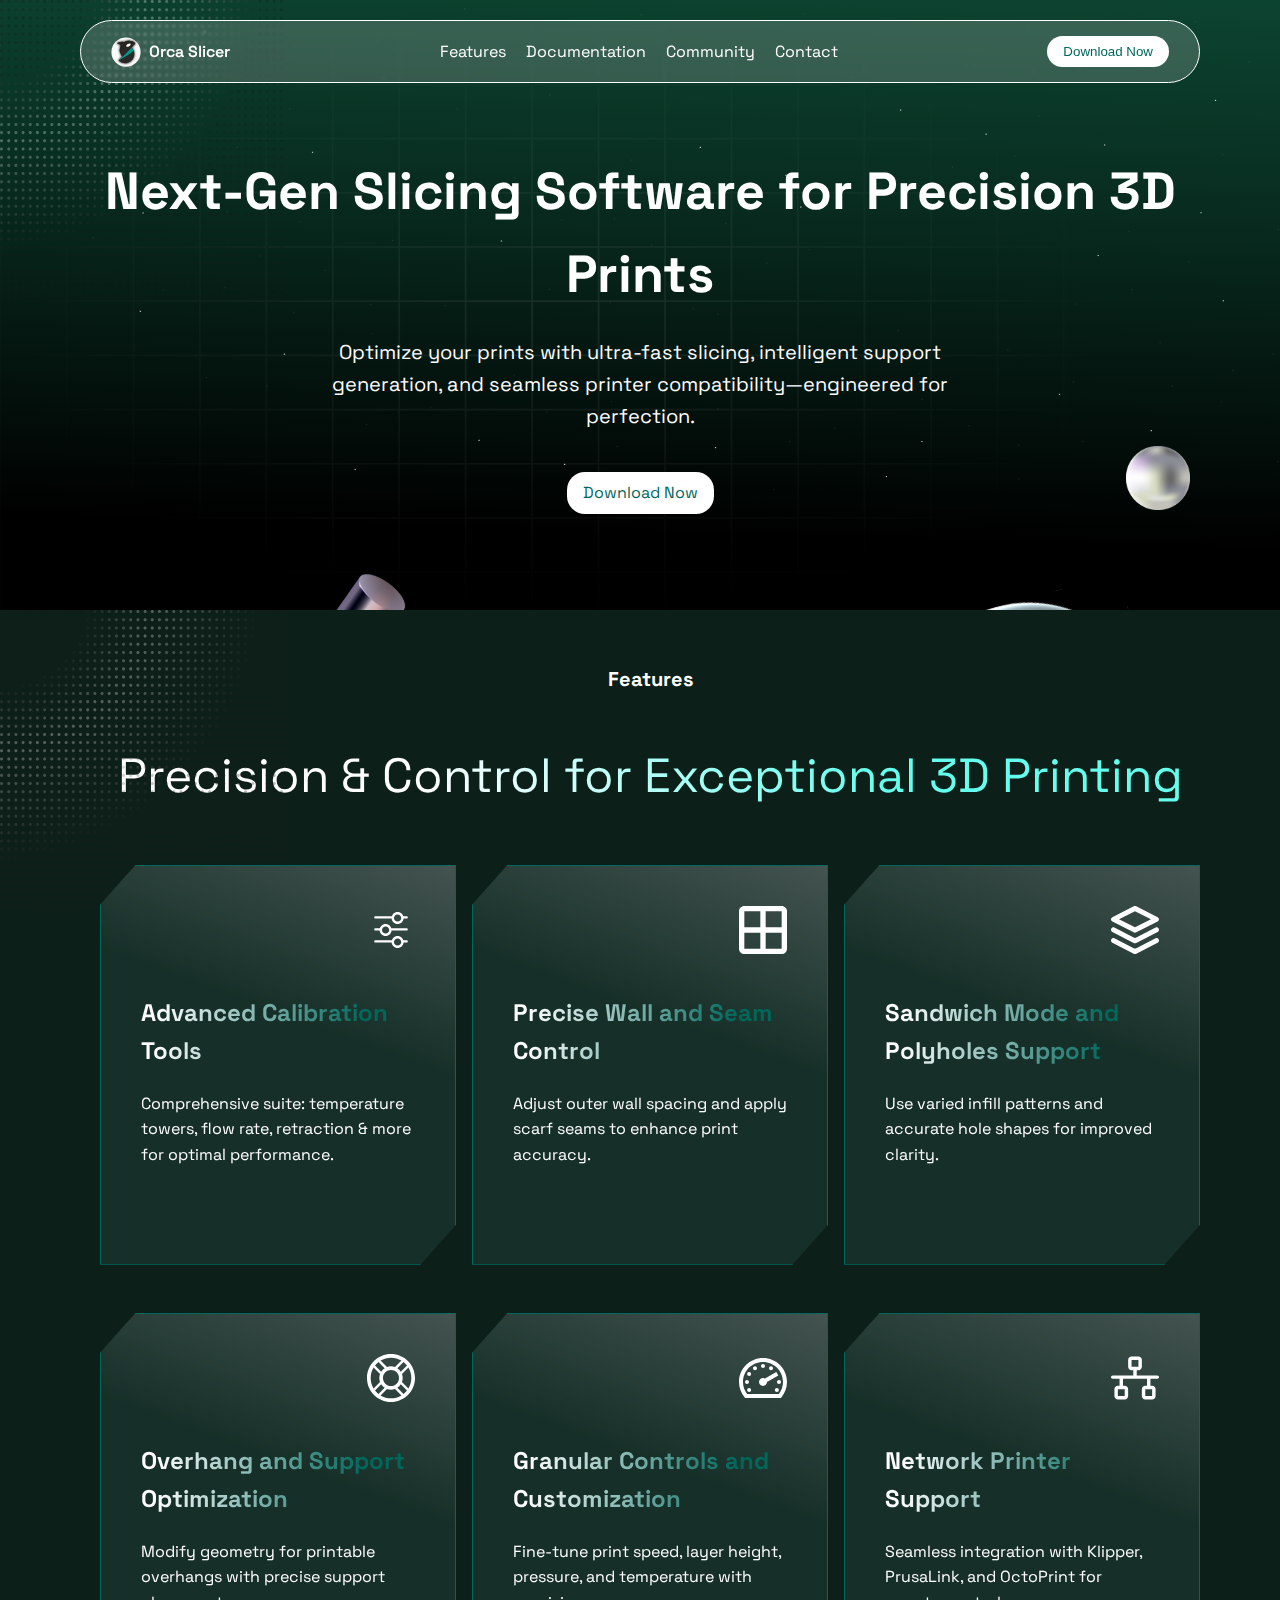
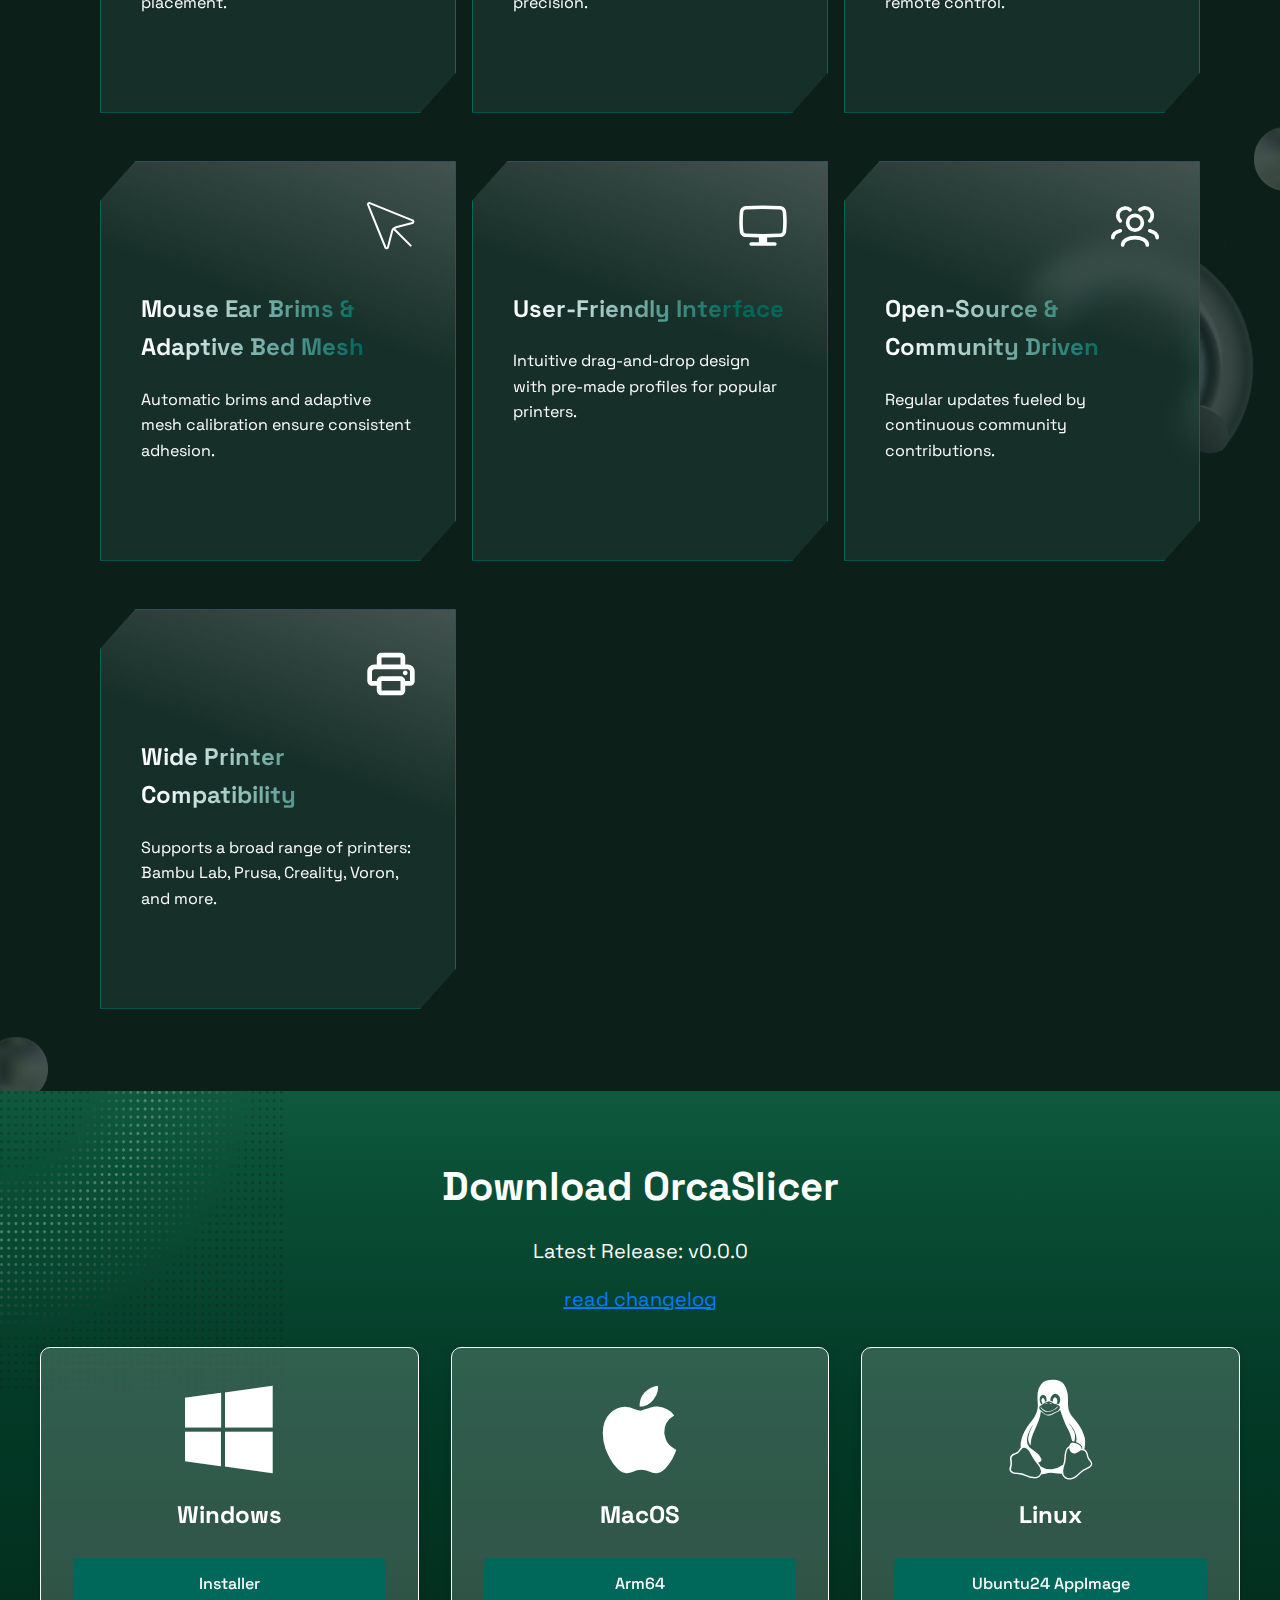
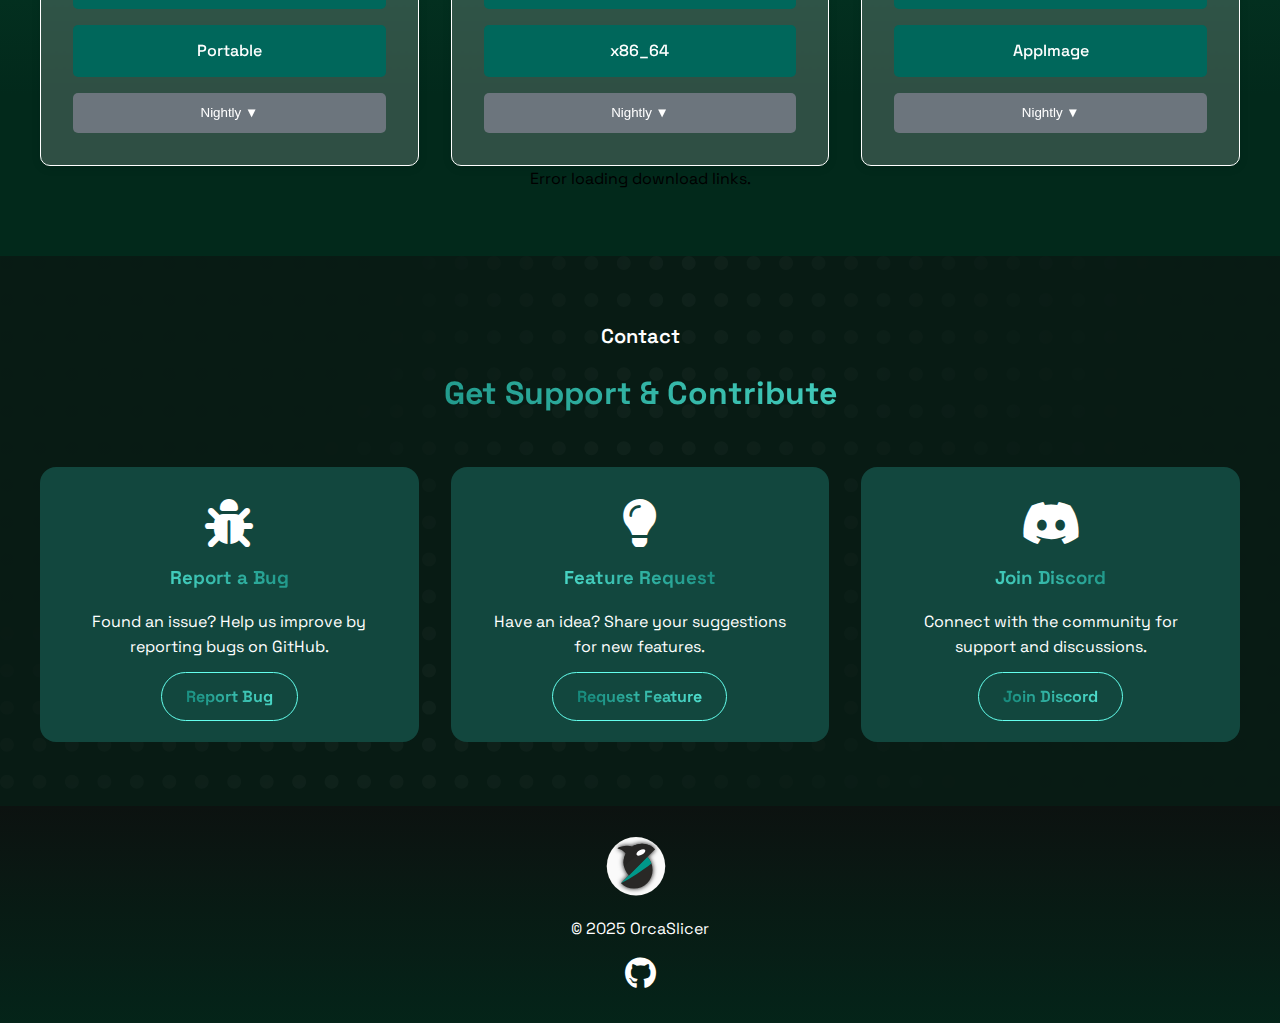
==== commit a23f0db3: "chores: upated downloaded section" ====
--- a/index.html
+++ b/index.html
@@ -301,6 +301,74 @@
     <section class="download-section" id="download">
       <img src="/images/abstract_top.svg" class="download_abstract" />
       <div class="download_header">
+        <h2>Download OrcaSlicer</h2>
+        <div class="version-info">
+          <p>Latest Release: <span class="version-number">v0.0.0</span></p>
+          <a
+            href="https://github.com/SoftFever/OrcaSlicer/releases"
+            target="_blank"
+            class="changelog-link"
+            >read changelog</a
+          >
+        </div>
+        <div class="platform-cards">
+          <div class="platform-card" id="windowsDownloads">
+            <div class="platform-icon">
+              <i class="fab fa-windows fa-3x"></i>
+              <h3>Windows</h3>
+            </div>
+            <div class="download-buttons">
+              <a href="#" class="download-option">Installer</a>
+              <a href="#" class="download-option">Portable</a>
+              <div class="nightly-dropdown">
+                <button class="nightly-toggle">Nightly ▼</button>
+                <div class="nightly-content">
+                  <!-- Nightly build links will be populated here -->
+                </div>
+              </div>
+            </div>
+          </div>
+
+          <div class="platform-card" id="macosDownloads">
+            <div class="platform-icon">
+              <i class="fab fa-apple fa-3x"></i>
+              <h3>MacOS</h3>
+            </div>
+            <div class="download-buttons">
+              <a href="#" class="download-option">Arm64</a>
+              <a href="#" class="download-option">x86_64</a>
+              <div class="nightly-dropdown">
+                <button class="nightly-toggle">Nightly ▼</button>
+                <div class="nightly-content">
+                  <!-- Nightly build links will be populated here -->
+                </div>
+              </div>
+            </div>
+          </div>
+
+          <div class="platform-card" id="linuxDownloads">
+            <div class="platform-icon">
+              <i class="fab fa-linux fa-3x"></i>
+              <h3>Linux</h3>
+            </div>
+            <div class="download-buttons">
+              <a href="#" class="download-option">Ubuntu24 AppImage</a>
+              <a href="#" class="download-option">AppImage</a>
+              <div class="nightly-dropdown">
+                <button class="nightly-toggle">Nightly ▼</button>
+                <div class="nightly-content">
+                  <!-- Nightly build links will be populated here -->
+                </div>
+              </div>
+            </div>
+          </div>
+        </div>
+      </div>
+    </section>
+
+    <!-- <section class="download-section" id="download">
+      <img src="/images/abstract_top.svg" class="download_abstract" />
+      <div class="download_header">
         <p>Download OrcaSlicer</p>
         <div class="platform-cards">
           <div class="platform-card" id="windowsDownloads">
@@ -323,7 +391,7 @@
           </div>
         </div>
       </div>
-    </section>
+    </section> -->
     <section class="contact" id="contact">
       <img src="/images/abstract_top.svg" class="contact_abstract" />
       <div class="contact_header">
@@ -438,75 +506,193 @@
       });
 
       const downloadLinks = {
-        windows: [],
-        macos: [],
-        linux: [],
+        windows: {
+          stable: { installer: null, portable: null },
+          nightly: [],
+        },
+        macos: {
+          stable: { arm64: null, x86_64: null },
+          nightly: [],
+        },
+        linux: {
+          stable: { ubuntu24: null, appimage: null },
+          nightly: [],
+        },
       };
 
-      // Function to group assets by platform based on file extension or keywords
-      function groupAssetsByOS(assets) {
+      // Function to group assets by platform and type
+      function groupAssetsByOS(assets, isNightly = false) {
         assets.forEach((asset) => {
           const name = asset.name.toLowerCase();
+
           if (name.endsWith(".exe") || name.includes("win")) {
-            downloadLinks.windows.push(asset);
+            if (isNightly) {
+              downloadLinks.windows.nightly.push(asset);
+            } else {
+              if (name.includes("portable")) {
+                downloadLinks.windows.stable.portable = asset;
+              } else {
+                downloadLinks.windows.stable.installer = asset;
+              }
+            }
           } else if (name.endsWith(".dmg") || name.includes("mac")) {
-            downloadLinks.macos.push(asset);
+            if (isNightly) {
+              downloadLinks.macos.nightly.push(asset);
+            } else {
+              if (name.includes("arm64")) {
+                downloadLinks.macos.stable.arm64 = asset;
+              } else {
+                downloadLinks.macos.stable.x86_64 = asset;
+              }
+            }
           } else if (name.endsWith(".appimage") || name.includes("linux")) {
-            downloadLinks.linux.push(asset);
+            if (isNightly) {
+              downloadLinks.linux.nightly.push(asset);
+            } else {
+              if (name.includes("ubuntu24")) {
+                downloadLinks.linux.stable.ubuntu24 = asset;
+              } else {
+                downloadLinks.linux.stable.appimage = asset;
+              }
+            }
           }
         });
       }
 
-      // Function to fetch latest release data and update download links and version numbers
       async function fetchDownloadLinks() {
-  try {
-    // Fetch latest release
-    const latestResponse = await fetch(
-      "https://api.github.com/repos/SoftFever/OrcaSlicer/releases/latest"
-    );
-    const latestData = await latestResponse.json();
-
-    // Fetch nightly builds
-    const nightlyResponse = await fetch(
-      "https://api.github.com/repos/SoftFever/OrcaSlicer/releases/tags/nightly-builds"
-    );
-    const nightlyData = await nightlyResponse.json();
-
-    // Get the release version from the API response
-    const releaseVersion = latestData.tag_name || latestData.name || "";
-    
-    // Update version elements
-    document.querySelectorAll(".platform-card .version").forEach((elem) => {
-      elem.textContent = `Version ${releaseVersion}`;
-    });
-
-    // Group assets by OS for both releases
-    groupAssetsByOS(latestData.assets);
-    groupAssetsByOS(nightlyData.assets);
-
-    // For each platform, list all downloadable assets
-    for (const platform in downloadLinks) {
-      const ul = document.querySelector(`#${platform}Downloads ul`);
-      downloadLinks[platform].forEach((asset) => {
-        const li = document.createElement("li");
-        li.style.margin = "0.5rem 0";
-        const a = document.createElement("a");
-        a.href = asset.browser_download_url;
-        a.textContent = asset.name;
-        a.target = "_blank";
-        li.appendChild(a);
-        ul.appendChild(li);
+        try {
+          // Fetch latest release
+          const latestResponse = await fetch(
+            "https://api.github.com/repos/SoftFever/OrcaSlicer/releases/latest"
+          );
+          const latestData = await latestResponse.json();
+
+          // Fetch nightly builds
+          const nightlyResponse = await fetch(
+            "https://api.github.com/repos/SoftFever/OrcaSlicer/releases/tags/nightly-builds"
+          );
+          const nightlyData = await nightlyResponse.json();
+
+          // Get the release version and date
+          const releaseVersion = latestData.tag_name || latestData.name || "";
+          const releaseDate = new Date(
+            latestData.published_at
+          ).toLocaleDateString("en-US", {
+            year: "numeric",
+            month: "short",
+            day: "numeric",
+          });
+
+          // Update version info
+          document.querySelector(".version-number").textContent =
+            releaseVersion;
+
+          // Group assets
+          groupAssetsByOS(latestData.assets, false);
+          groupAssetsByOS(nightlyData.assets, true);
+
+          // Update stable download links
+          updateStableDownloadLinks();
+
+          // Update nightly build dropdowns
+          updateNightlyDropdowns();
+        } catch (error) {
+          console.error("Error fetching release data:", error);
+          document.getElementById("download").innerHTML +=
+            "<p>Error loading download links.</p>";
+        }
+      }
+
+      function updateStableDownloadLinks() {
+        // Windows
+        if (downloadLinks.windows.stable.installer) {
+          document.querySelector(
+            "#windowsDownloads .download-buttons a:nth-child(1)"
+          ).href = downloadLinks.windows.stable.installer.browser_download_url;
+        }
+        if (downloadLinks.windows.stable.portable) {
+          document.querySelector(
+            "#windowsDownloads .download-buttons a:nth-child(2)"
+          ).href = downloadLinks.windows.stable.portable.browser_download_url;
+        }
+
+        // MacOS
+        if (downloadLinks.macos.stable.arm64) {
+          document.querySelector(
+            "#macosDownloads .download-buttons a:nth-child(1)"
+          ).href = downloadLinks.macos.stable.arm64.browser_download_url;
+        }
+        if (downloadLinks.macos.stable.x86_64) {
+          document.querySelector(
+            "#macosDownloads .download-buttons a:nth-child(2)"
+          ).href = downloadLinks.macos.stable.x86_64.browser_download_url;
+        }
+
+        // Linux
+        if (downloadLinks.linux.stable.ubuntu24) {
+          document.querySelector(
+            "#linuxDownloads .download-buttons a:nth-child(1)"
+          ).href = downloadLinks.linux.stable.ubuntu24.browser_download_url;
+        }
+        if (downloadLinks.linux.stable.appimage) {
+          document.querySelector(
+            "#linuxDownloads .download-buttons a:nth-child(2)"
+          ).href = downloadLinks.linux.stable.appimage.browser_download_url;
+        }
+      }
+
+      function updateNightlyDropdowns() {
+        const platforms = ["windows", "macos", "linux"];
+
+        platforms.forEach((platform) => {
+          const nightlyContent = document.querySelector(
+            `#${platform}Downloads .nightly-content`
+          );
+          nightlyContent.innerHTML = ""; // Clear existing content
+
+          downloadLinks[platform].nightly.forEach((asset) => {
+            const link = document.createElement("a");
+            link.href = asset.browser_download_url;
+            link.textContent = asset.name;
+            link.className = "nightly-link";
+            link.target = "_blank";
+            nightlyContent.appendChild(link);
+          });
+        });
+      }
+
+      // Handle nightly dropdown toggles
+      document.addEventListener("DOMContentLoaded", function () {
+        const nightlyToggles = document.querySelectorAll(".nightly-toggle");
+
+        nightlyToggles.forEach((toggle) => {
+          toggle.addEventListener("click", function (e) {
+            e.stopPropagation();
+            const content = this.nextElementSibling;
+            // Close all other dropdowns
+            document
+              .querySelectorAll(".nightly-content")
+              .forEach((dropdown) => {
+                if (dropdown !== content) {
+                  dropdown.classList.remove("active");
+                }
+              });
+            content.classList.toggle("active");
+          });
+        });
+
+        // Close nightly dropdowns when clicking outside
+        document.addEventListener("click", function (event) {
+          if (!event.target.closest(".nightly-dropdown")) {
+            document.querySelectorAll(".nightly-content").forEach((content) => {
+              content.classList.remove("active");
+            });
+          }
+        });
+
+        // Initialize download links
+        fetchDownloadLinks();
       });
-    }
-  } catch (error) {
-    console.error("Error fetching release data:", error);
-    document.getElementById("download").innerHTML +=
-      "<p>Error loading download links.</p>";
-  }
-}
-
-      // Automatically load download links on page load
-      window.addEventListener("DOMContentLoaded", fetchDownloadLinks);
 
       // Smooth scrolling for anchor links
       document.querySelectorAll('a[href^="#"]').forEach((anchor) => {
--- a/style.css
+++ b/style.css
@@ -315,7 +315,7 @@
 }
 
 /* DOWNLOAD SECTION */
-
+/* 
 .download-section {
   position: relative;
   background: linear-gradient(
@@ -348,14 +348,6 @@
   margin-bottom: 30px;
   padding: 13px 24px;
   z-index: 10;
-  /* background: linear-gradient(50deg, #00675b 0%, #64ffed 100%);
-  background-clip: text;
-  margin-bottom: 10px;
-  -webkit-background-clip: text;
-  color: transparent;
-  width: fit-content;
-  border-radius: 100px;
-  border: 1px solid #64ffed; */
 }
 
 .platform-card .version {
@@ -378,13 +370,10 @@
   flex-direction: column;
   align-items: center;
   padding: 15px;
-}
-
-.platform-card i {
+}.platform-card i {
   color: #fff;
   font-size: 150px;
 }
-
 .platform-card h3 {
   color: #fff;
   font-size: 20px;
@@ -398,7 +387,6 @@
 .platform-card li {
   margin: 0.5rem 0;
 }
-
 .platform-card a {
   color: #fff;
   font-weight: 600;
@@ -408,6 +396,176 @@
 .platform-card a:hover {
   color: var(--primary-color);
   text-decoration: underline;
+} */
+.download-section {
+  text-align: center;
+  padding: 4rem 2rem;
+  position: relative;
+  background: linear-gradient(
+    180deg,
+    #146246 -9.15%,
+    #0a5037 9.86%,
+    #033a27 39.81%,
+    #033221 60.54%,
+    #02291b 78.98%,
+    #02291b 96.83%
+  );
+}
+
+.download_abstract {
+  top: 0px;
+  left: 0px;
+  position: absolute;
+  pointer-events: none;
+}
+
+.download_header {
+  position: relative;
+  z-index: 2;
+}
+
+.download_header h2 {
+  font-size: 2.5rem;
+  margin-bottom: 1rem;
+  color: #fff;
+}
+
+.version-info {
+  /* background: linear-gradient(50deg, #00675b 0%, #64ffed 100%);
+  -webkit-background-clip: text;
+  color: transparent; */
+  font-size: 20px;
+  color: #fff;
+  /* background-clip: text; */
+}
+
+.version-info p {
+  margin: 0.5rem 0;
+}
+
+.changelog-link {
+  color: #007bff;
+  text-decoration: underline;
+  display: inline-block;
+  margin-top: 0.5rem;
+}
+
+.platform-cards {
+  display: grid;
+  grid-template-columns: repeat(auto-fit, minmax(300px, 1fr));
+  gap: 2rem;
+  margin-top: 2rem;
+  max-width: 1200px;
+  margin-left: auto;
+  margin-right: auto;
+}
+
+.platform-card {
+  border: 3px solid #00675b;
+  padding: 2rem;
+  backdrop-filter: blur(1px); /* Glass effect */
+  -webkit-backdrop-filter: blur(1px); /* Safari support */
+  border-radius: 10px;
+  background: rgba(255, 255, 255, 0.18);
+  border: 1px solid #fff;
+  box-shadow: 0 2px 10px rgba(0, 0, 0, 0.1);
+  transition: transform 0.3s ease;
+}
+
+.platform-card:hover {
+  transform: translateY(-5px);
+}
+
+.platform-icon {
+  margin-bottom: 1.5rem;
+}
+
+.platform-icon i {
+  color: #fff;
+  font-size: 100px;
+  margin-bottom: 1rem;
+}
+
+.platform-icon h3 {
+  font-size: 1.5rem;
+  color: #fff;
+  margin: 0;
+}
+
+.download-buttons {
+  display: flex;
+  flex-direction: column;
+  gap: 1rem;
+}
+
+.download-option {
+  display: block;
+  padding: 0.8rem;
+  background: #00675b;
+  color: white;
+  text-decoration: none;
+  border-radius: 5px;
+  transition: background 0.3s;
+  font-weight: 500;
+}
+
+.download-option:hover {
+  opacity: 0.7;
+  text-decoration: none;
+  color: white;
+}
+
+.nightly-dropdown {
+  position: relative;
+}
+
+.nightly-toggle {
+  width: 100%;
+  padding: 0.8rem;
+  background: #6c757d;
+  color: white;
+  border: none;
+  border-radius: 5px;
+  cursor: pointer;
+  transition: background 0.3s;
+}
+
+.nightly-toggle:hover {
+  background: #5a6268;
+}
+
+.nightly-content {
+  display: none;
+  position: absolute;
+  top: 100%;
+  left: 0;
+  right: 0;
+  background: white;
+  border: 1px solid #ddd;
+  border-radius: 5px;
+  z-index: 1000;
+  margin-top: 0.5rem;
+  max-height: 300px;
+  overflow-y: auto;
+  box-shadow: 0 2px 10px rgba(0, 0, 0, 0.1);
+}
+
+.nightly-content.active {
+  display: block;
+}
+
+.nightly-link {
+  display: block;
+  padding: 0.8rem;
+  color: #333;
+  text-decoration: none;
+  border-bottom: 1px solid #eee;
+  transition: background 0.3s;
+}
+
+.nightly-link:hover {
+  background: #f5f5f5;
+  text-decoration: none;
 }
 
 .footer {
@@ -641,17 +799,18 @@
     padding-right: 20px;
   }
 
-  .platform-cards {
-    grid-template-columns: repeat(1, 1fr);
-  }
-  .platform-card {
-    padding: 10px;
-  }
-  .platform-card i {
-    font-size: 80px; /* Reduced icon size for mobile */
-  }
-  .platform-card li {
-    text-align: center;
+  @media (max-width: 768px) {
+    .download-section {
+      padding: 2rem 1rem;
+    }
+
+    .platform-cards {
+      grid-template-columns: 1fr;
+    }
+
+    .download_header h2 {
+      font-size: 2rem;
+    }
   }
   .faded_c,
   .faded_right_ball,
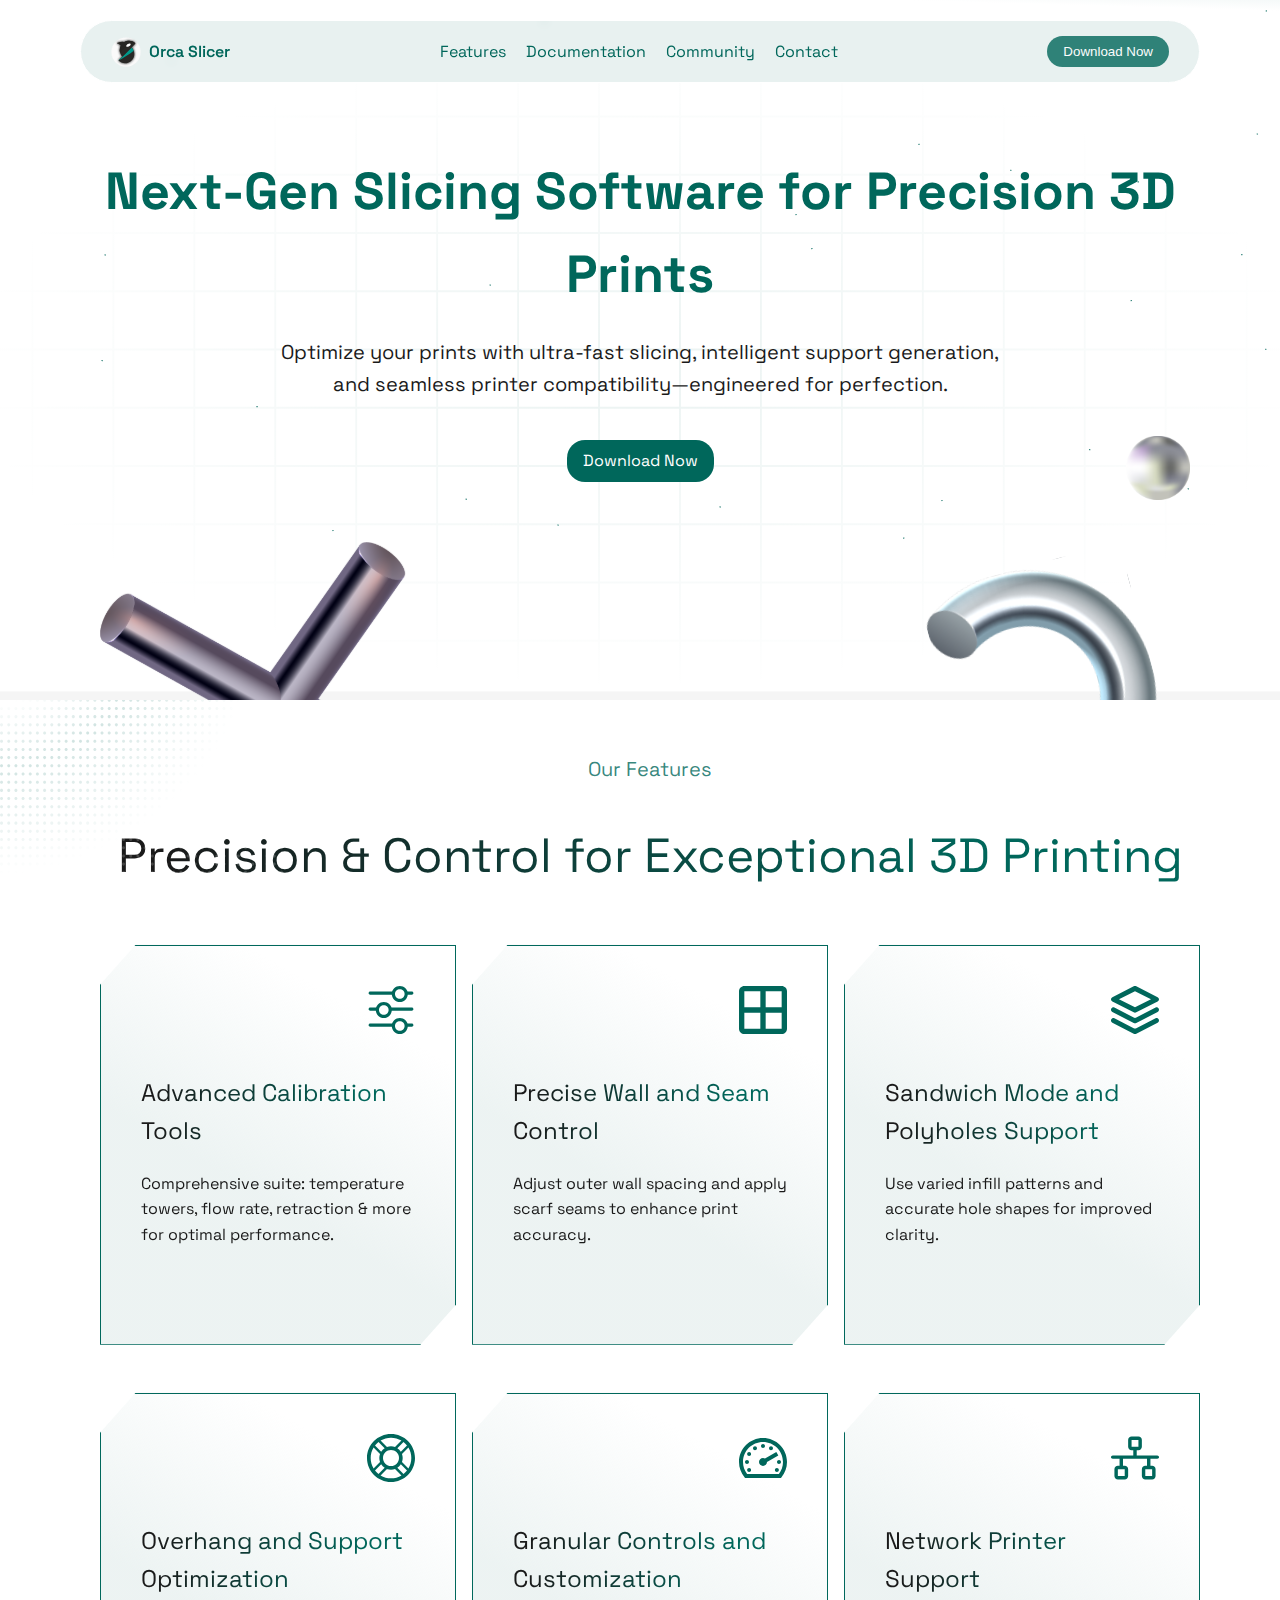
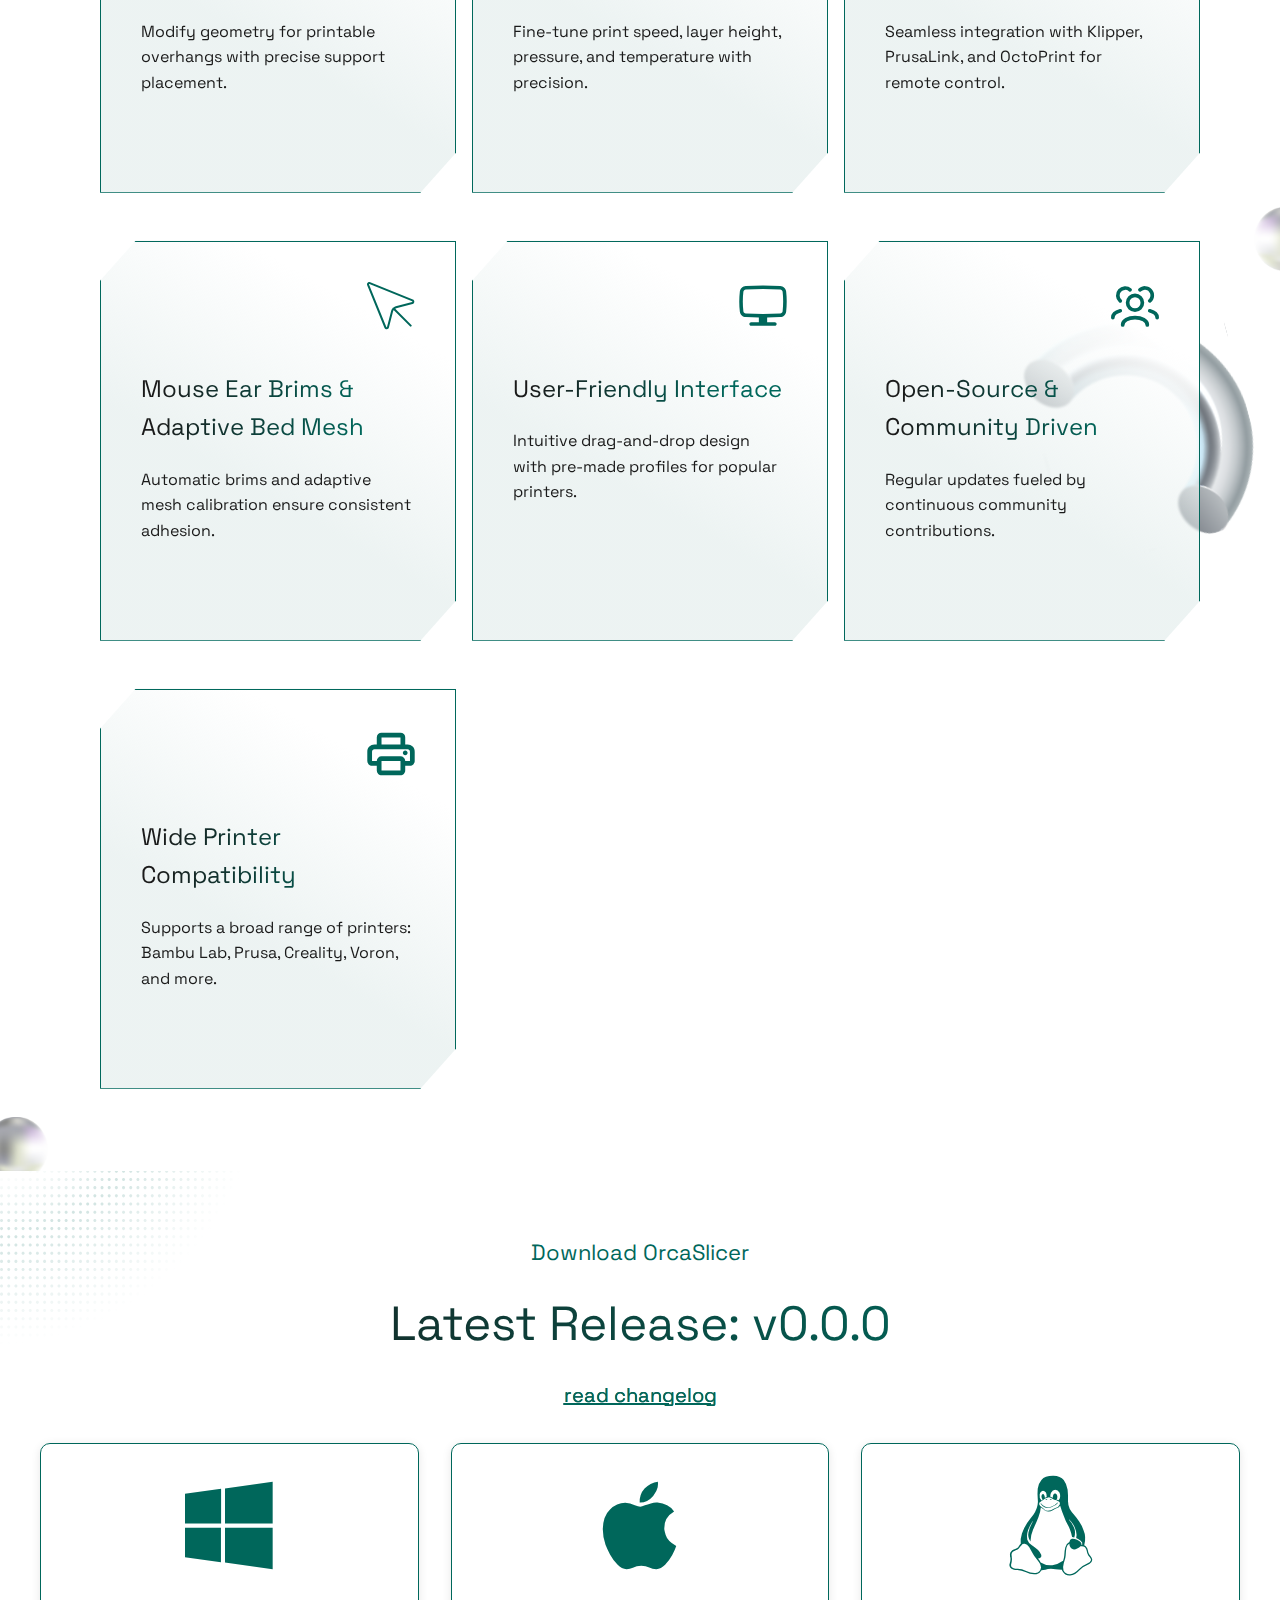
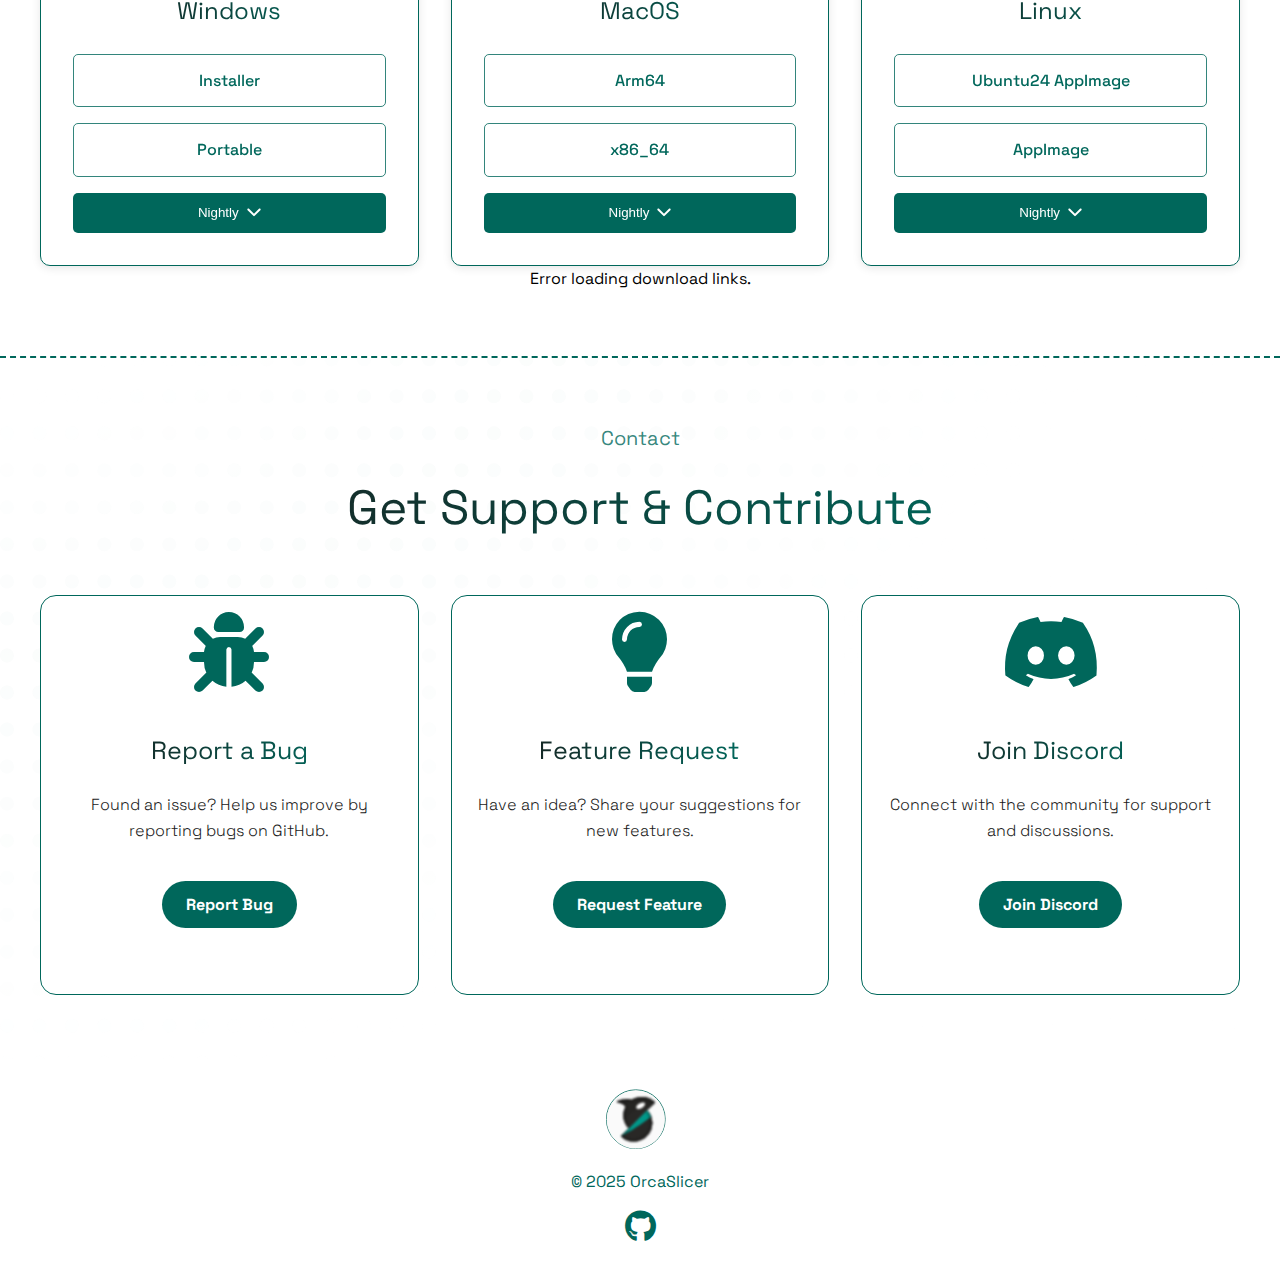
==== commit 6be1bf7d: "chores: updated new design colors" ====
--- a/index.html
+++ b/index.html
@@ -84,11 +84,6 @@
   </head>
   <body>
     <div class="hero_container">
-      <img
-        src="/images/abstract_top.svg"
-        class="abstract_top"
-        alt="abstract_top"
-      />
       <!-- Destop Menu -->
       <div class="navbar_container">
         <nav class="navbar">
@@ -137,7 +132,7 @@
               >
                 <path
                   d="M1.33334 10.5C1.09723 10.5 0.899447 10.42 0.740003 10.26C0.580559 10.1 0.500558 9.90222 0.500003 9.66667C0.499447 9.43111 0.579447 9.23333 0.740003 9.07333C0.900559 8.91333 1.09834 8.83333 1.33334 8.83333H14.6667C14.9028 8.83333 15.1008 8.91333 15.2608 9.07333C15.4208 9.23333 15.5006 9.43111 15.5 9.66667C15.4994 9.90222 15.4194 10.1003 15.26 10.2608C15.1006 10.4214 14.9028 10.5011 14.6667 10.5H1.33334ZM1.33334 6.33333C1.09723 6.33333 0.899447 6.25333 0.740003 6.09333C0.580559 5.93333 0.500558 5.73556 0.500003 5.5C0.499447 5.26444 0.579447 5.06667 0.740003 4.90667C0.900559 4.74667 1.09834 4.66667 1.33334 4.66667H14.6667C14.9028 4.66667 15.1008 4.74667 15.2608 4.90667C15.4208 5.06667 15.5006 5.26444 15.5 5.5C15.4994 5.73556 15.4194 5.93361 15.26 6.09417C15.1006 6.25472 14.9028 6.33444 14.6667 6.33333H1.33334ZM1.33334 2.16667C1.09723 2.16667 0.899447 2.08667 0.740003 1.92667C0.580559 1.76667 0.500558 1.56889 0.500003 1.33333C0.499447 1.09778 0.579447 0.9 0.740003 0.74C0.900559 0.58 1.09834 0.5 1.33334 0.5H14.6667C14.9028 0.5 15.1008 0.58 15.2608 0.74C15.4208 0.9 15.5006 1.09778 15.5 1.33333C15.4994 1.56889 15.4194 1.76694 15.26 1.9275C15.1006 2.08806 14.9028 2.16778 14.6667 2.16667H1.33334Z"
-                  fill="white"
+                  fill="#00675b"
                 />
               </svg>
             </button>
@@ -204,7 +199,7 @@
     <section class="features" id="features">
       <img src="/images/abstract_top.svg" class="feature_abstract" />
       <div class="feature_header">
-        <p>Features</p>
+        <p>Our Features</p>
         <h5>Precision & Control for Exceptional 3D Printing</h5>
       </div>
       <div class="feature_cards">
@@ -321,7 +316,21 @@
               <a href="#" class="download-option">Installer</a>
               <a href="#" class="download-option">Portable</a>
               <div class="nightly-dropdown">
-                <button class="nightly-toggle">Nightly ▼</button>
+                <button class="nightly-toggle">
+                  Nightly
+                  <svg
+                    width="14"
+                    height="9"
+                    viewBox="0 0 14 9"
+                    fill="none"
+                    xmlns="http://www.w3.org/2000/svg"
+                  >
+                    <path
+                      d="M0.636048 0.793031C0.823576 0.60556 1.07788 0.500244 1.34305 0.500244C1.60821 0.500244 1.86252 0.60556 2.05005 0.793031L7.00005 5.74303L11.95 0.793031C12.1387 0.610873 12.3913 0.510078 12.6535 0.512356C12.9156 0.514635 13.1665 0.619804 13.3519 0.805212C13.5373 0.99062 13.6424 1.24143 13.6447 1.50363C13.647 1.76583 13.5462 2.01843 13.364 2.20703L7.70705 7.86403C7.51952 8.0515 7.26521 8.15682 7.00005 8.15682C6.73488 8.15682 6.48058 8.0515 6.29305 7.86403L0.636048 2.20703C0.448577 2.0195 0.343262 1.76519 0.343262 1.50003C0.343262 1.23487 0.448577 0.980558 0.636048 0.793031Z"
+                      fill="white"
+                    />
+                  </svg>
+                </button>
                 <div class="nightly-content">
                   <!-- Nightly build links will be populated here -->
                 </div>
@@ -338,7 +347,21 @@
               <a href="#" class="download-option">Arm64</a>
               <a href="#" class="download-option">x86_64</a>
               <div class="nightly-dropdown">
-                <button class="nightly-toggle">Nightly ▼</button>
+                <button class="nightly-toggle">
+                  Nightly
+                  <svg
+                    width="14"
+                    height="9"
+                    viewBox="0 0 14 9"
+                    fill="none"
+                    xmlns="http://www.w3.org/2000/svg"
+                  >
+                    <path
+                      d="M0.636048 0.793031C0.823576 0.60556 1.07788 0.500244 1.34305 0.500244C1.60821 0.500244 1.86252 0.60556 2.05005 0.793031L7.00005 5.74303L11.95 0.793031C12.1387 0.610873 12.3913 0.510078 12.6535 0.512356C12.9156 0.514635 13.1665 0.619804 13.3519 0.805212C13.5373 0.99062 13.6424 1.24143 13.6447 1.50363C13.647 1.76583 13.5462 2.01843 13.364 2.20703L7.70705 7.86403C7.51952 8.0515 7.26521 8.15682 7.00005 8.15682C6.73488 8.15682 6.48058 8.0515 6.29305 7.86403L0.636048 2.20703C0.448577 2.0195 0.343262 1.76519 0.343262 1.50003C0.343262 1.23487 0.448577 0.980558 0.636048 0.793031Z"
+                      fill="white"
+                    />
+                  </svg>
+                </button>
                 <div class="nightly-content">
                   <!-- Nightly build links will be populated here -->
                 </div>
@@ -355,7 +378,21 @@
               <a href="#" class="download-option">Ubuntu24 AppImage</a>
               <a href="#" class="download-option">AppImage</a>
               <div class="nightly-dropdown">
-                <button class="nightly-toggle">Nightly ▼</button>
+                <button class="nightly-toggle">
+                  Nightly
+                  <svg
+                    width="14"
+                    height="9"
+                    viewBox="0 0 14 9"
+                    fill="none"
+                    xmlns="http://www.w3.org/2000/svg"
+                  >
+                    <path
+                      d="M0.636048 0.793031C0.823576 0.60556 1.07788 0.500244 1.34305 0.500244C1.60821 0.500244 1.86252 0.60556 2.05005 0.793031L7.00005 5.74303L11.95 0.793031C12.1387 0.610873 12.3913 0.510078 12.6535 0.512356C12.9156 0.514635 13.1665 0.619804 13.3519 0.805212C13.5373 0.99062 13.6424 1.24143 13.6447 1.50363C13.647 1.76583 13.5462 2.01843 13.364 2.20703L7.70705 7.86403C7.51952 8.0515 7.26521 8.15682 7.00005 8.15682C6.73488 8.15682 6.48058 8.0515 6.29305 7.86403L0.636048 2.20703C0.448577 2.0195 0.343262 1.76519 0.343262 1.50003C0.343262 1.23487 0.448577 0.980558 0.636048 0.793031Z"
+                      fill="white"
+                    />
+                  </svg>
+                </button>
                 <div class="nightly-content">
                   <!-- Nightly build links will be populated here -->
                 </div>
@@ -400,7 +437,7 @@
       </div>
       <div class="contact_cards">
         <div class="contact_card">
-          <i class="fas fa-bug fa-3x"></i>
+          <i class="fas fa-bug fa-5x"></i>
           <h3>Report a Bug</h3>
           <p>Found an issue? Help us improve by reporting bugs on GitHub.</p>
           <a
@@ -411,7 +448,7 @@
           >
         </div>
         <div class="contact_card">
-          <i class="fas fa-lightbulb fa-3x"></i>
+          <i class="fas fa-lightbulb fa-5x"></i>
           <h3>Feature Request</h3>
           <p>Have an idea? Share your suggestions for new features.</p>
           <a
@@ -422,7 +459,7 @@
           >
         </div>
         <div class="contact_card">
-          <i class="fab fa-discord fa-3x"></i>
+          <i class="fab fa-discord fa-5x"></i>
           <h3>Join Discord</h3>
           <p>Connect with the community for support and discussions.</p>
           <a
@@ -437,7 +474,7 @@
     <footer class="footer">
       <a href="/">
         <img
-          src="images/OrcaSlicer_gradient_circle.svg"
+          src="images/orcaslicer_logo.svg"
           alt="OrcaSlicer logo"
           style="height: 60px; vertical-align: middle; margin-right: 0.5rem"
         />
@@ -697,10 +734,17 @@
       // Smooth scrolling for anchor links
       document.querySelectorAll('a[href^="#"]').forEach((anchor) => {
         anchor.addEventListener("click", function (e) {
-          e.preventDefault();
-          document.querySelector(this.getAttribute("href")).scrollIntoView({
-            behavior: "smooth",
-          });
+          const targetId = this.getAttribute("href");
+          // Only handle anchor links (starting with #)
+          if (targetId.startsWith("#")) {
+            e.preventDefault();
+            const targetElement = document.querySelector(targetId);
+            if (targetElement) {
+              targetElement.scrollIntoView({
+                behavior: "smooth",
+              });
+            }
+          }
         });
       });
     </script>
--- a/style.css
+++ b/style.css
@@ -23,7 +23,7 @@
   background-position: center;
   background-repeat: no-repeat;
   position: relative;
-  height: 610px;
+  height: 700px;
   overflow-y: hidden;
 }
 .abstract_top {
@@ -35,25 +35,20 @@
 /* Navbar Contents */
 
 .navbar_container {
-  /* padding-top: 20px;
-  padding-left: 80px;
-  padding-right: 80px; */
-
   padding: 20px 80px;
   position: fixed;
   top: 0;
   left: 0;
   right: 0;
-  z-index: 50;
+  z-index: 9999;
 }
 .navbar {
-  /* position: fixed; */
-  backdrop-filter: blur(1px); /* Glass effect */
-  -webkit-backdrop-filter: blur(1px); /* Safari support */
+  backdrop-filter: blur(4px); /* Glass effect */
+  -webkit-backdrop-filter: blur(4px); /* Safari support */
   border-radius: 100px;
   z-index: 50;
   border: 1px solid #fff;
-  background: rgba(255, 255, 255, 0.18);
+  background: rgba(0, 103, 91, 0.09);
   padding: 15px 30px;
   width: 100%;
 }
@@ -67,7 +62,7 @@
   display: flex;
   align-items: center;
   font-weight: 600;
-  color: #fff;
+  color: rgba(0, 103, 91, 1);
 }
 .navbar_links {
   display: flex;
@@ -75,12 +70,12 @@
 }
 .navbar_links a {
   text-decoration: none;
-  color: #fff;
+  color: rgba(0, 103, 91, 1);
 }
 
 .navbar_links a:hover {
   text-decoration: underline;
-  color: #fff;
+  color: rgba(0, 103, 91, 1);
   /* textu: #00675b; */
 }
 
@@ -89,12 +84,13 @@
 }
 
 .navbar_container .download-btn {
-  background-color: white;
+  background-color: rgba(0, 103, 91, 1);
   padding: 8px 16px;
   border: none;
   cursor: pointer;
+  opacity: 0.8;
   border-radius: 18px;
-  color: var(--primary-color);
+  color: #fff;
 }
 
 .mobile-menu {
@@ -104,8 +100,8 @@
   left: 0;
   width: 100%;
   height: 100%;
-  background-color: #2d2d2d;
-  z-index: 100;
+  background-color: rgba(0, 103, 91, 1);
+  z-index: 9999999;
   padding: 24px;
   flex-direction: column;
   align-items: center;
@@ -171,29 +167,30 @@
   z-index: 10;
   text-align: center;
   margin-bottom: 20px;
-  color: #fff;
+  color: rgba(0, 103, 91, 1);
 }
 .hero_texts p {
   font-size: 20px;
   z-index: 10;
-  width: 650px;
+  width: 750px;
   text-align: center;
   margin-bottom: 40px;
-  color: #fff;
+  color: rgba(26, 26, 26, 1);
 }
 .hero_texts .download-btn {
   margin-bottom: 0px;
-  background-color: white;
+  background-color: rgba(0, 103, 91, 1);
   padding: 8px 16px;
   border: none;
   cursor: pointer;
   border-radius: 18px;
   text-decoration: none;
   transition: transform 0.3s;
-  color: var(--primary-color);
+  color: #fff;
 }
 .hero_texts .download-btn:hover {
   transform: translateY(-3px);
+  opacity: 0.8;
 }
 
 .cross {
@@ -203,7 +200,7 @@
 .ball {
   position: absolute;
   right: 90px;
-  bottom: 100px;
+  bottom: 200px;
 }
 .c {
   position: absolute;
@@ -213,7 +210,7 @@
 /* FETURES SECTION */
 
 .features {
-  background-color: rgba(13, 31, 25, 1);
+  background-color: #fff;
   position: relative;
 }
 .feature_abstract {
@@ -243,16 +240,16 @@
 }
 .feature_header p {
   text-align: center;
-  font-weight: 800;
+  font-weight: 400;
   font-size: 20px;
-  color: #fff;
-  margin-bottom: 30px;
+  color: rgba(0, 103, 91, 0.8);
+  margin-bottom: 20px;
   padding: 13px 24px;
   z-index: 10;
 }
 .feature_header h5 {
   z-index: 10;
-  background: linear-gradient(50deg, rgba(255, 255, 255, 1) 30%, #64ffed 70%);
+  background: linear-gradient(94.47deg, #1a1a1a 6.12%, #00675b 80.25%);
   font-size: 48px;
   font-weight: 400;
   text-align: center;
@@ -275,12 +272,12 @@
   height: 400px;
   margin-bottom: 2rem;
   background: linear-gradient(
-    200deg,
-    rgb(68, 84, 80) 0%,
-    rgba(37, 73, 63, 0.4) 40%
+    210deg,
+    rgba(255, 255, 255, 1) 20%,
+    rgba(199, 219, 217, 0.33) 60%
   );
   border: 1px solid #01685c;
-  backdrop-filter: blur(10px); /* Increased blur value */
+  backdrop-filter: blur(1px); /* Increased blur value */
   -webkit-backdrop-filter: blur(10px); /* Safari support */
   padding: 40px;
   display: flex;
@@ -292,7 +289,6 @@
 
 .feature_card:hover {
   transform: translateY(-3px);
-  border: 1px solid #1df1d9;
 }
 .feature_card img {
   width: 48px;
@@ -302,149 +298,62 @@
   align-self: flex-end;
 }
 .feature_card h3 {
-  background: linear-gradient(94.47deg, #ffffff 6.12%, #00675b 80.25%);
+  background: linear-gradient(94.47deg, #1a1a1a 6.12%, #00675b 80.25%);
   background-clip: text;
   font-size: 24px;
+  font-weight: 400;
   margin-bottom: 20px;
   -webkit-background-clip: text;
   color: transparent;
   width: fit-content;
 }
 .feature_card p {
-  color: #fff;
+  color: rgba(26, 26, 26, 1);
 }
 
 /* DOWNLOAD SECTION */
-/* 
+
 .download-section {
-  position: relative;
-  background: linear-gradient(
-    180deg,
-    #146246 -9.15%,
-    #0a5037 9.86%,
-    #033a27 39.81%,
-    #033221 60.54%,
-    #02291b 78.98%,
-    #02291b 96.83%
-  );
-}
+  text-align: center;
+  padding: 4rem 2rem;
+  position: relative;
+  background: #fff;
+}
+
 .download_abstract {
   top: 0px;
   left: 0px;
   position: absolute;
-}
+  pointer-events: none;
+}
+
 .download_header {
-  z-index: 10;
-  padding-top: 40px;
-  padding-bottom: 50px;
-  padding-left: 100px;
-  padding-right: 80px;
-}
-.download_header p {
-  text-align: center;
-  font-weight: 800;
-  font-size: 20px;
-  color: #fff;
-  margin-bottom: 30px;
-  padding: 13px 24px;
-  z-index: 10;
-}
-
-.platform-card .version {
-  background: linear-gradient(50deg, #00675b 0%, #64ffed 100%);
+  position: relative;
+  z-index: 2;
+}
+
+.download_header h2 {
+  font-size: 22px;
+  font-weight: 400;
+  margin-bottom: 1rem;
+  color: rgba(0, 103, 91, 1);
+}
+
+.version-info {
+  background: linear-gradient(94.47deg, #1a1a1a 6.12%, #00675b 80.25%);
+  background-clip: text;
   -webkit-background-clip: text;
   color: transparent;
-  background-clip: text;
-}
-.platform-cards {
-  display: grid;
-  gap: 1rem;
-  position: relative;
-  grid-template-columns: repeat(3, 1fr);
-  z-index: 10;
-}
-.platform-card {
-  border: 3px solid #00675b;
-  display: flex;
-  border-radius: 20px;
-  flex-direction: column;
-  align-items: center;
-  padding: 15px;
-}.platform-card i {
-  color: #fff;
-  font-size: 150px;
-}
-.platform-card h3 {
-  color: #fff;
   font-size: 20px;
-  margin-bottom: 10px;
-}
-.platform-card ul {
-  list-style: none;
-  padding: 0;
-  text-align: left;
-}
-.platform-card li {
-  margin: 0.5rem 0;
-}
-.platform-card a {
-  color: #fff;
-  font-weight: 600;
-  text-decoration: none;
-  transition: color 0.3s;
-}
-.platform-card a:hover {
-  color: var(--primary-color);
-  text-decoration: underline;
-} */
-.download-section {
-  text-align: center;
-  padding: 4rem 2rem;
-  position: relative;
-  background: linear-gradient(
-    180deg,
-    #146246 -9.15%,
-    #0a5037 9.86%,
-    #033a27 39.81%,
-    #033221 60.54%,
-    #02291b 78.98%,
-    #02291b 96.83%
-  );
-}
-
-.download_abstract {
-  top: 0px;
-  left: 0px;
-  position: absolute;
-  pointer-events: none;
-}
-
-.download_header {
-  position: relative;
-  z-index: 2;
-}
-
-.download_header h2 {
-  font-size: 2.5rem;
-  margin-bottom: 1rem;
-  color: #fff;
-}
-
-.version-info {
-  /* background: linear-gradient(50deg, #00675b 0%, #64ffed 100%);
-  -webkit-background-clip: text;
-  color: transparent; */
-  font-size: 20px;
-  color: #fff;
-  /* background-clip: text; */
 }
 
 .version-info p {
   margin: 0.5rem 0;
+  font-size: 48px;
 }
 
 .changelog-link {
-  color: #007bff;
+  color: rgba(0, 103, 91, 1);
   text-decoration: underline;
   display: inline-block;
   margin-top: 0.5rem;
@@ -461,16 +370,22 @@
 }
 
 .platform-card {
-  border: 3px solid #00675b;
+  border: 1px solid rgba(0, 103, 91, 1);
   padding: 2rem;
   backdrop-filter: blur(1px); /* Glass effect */
   -webkit-backdrop-filter: blur(1px); /* Safari support */
   border-radius: 10px;
+  position: relative;
   background: rgba(255, 255, 255, 0.18);
-  border: 1px solid #fff;
   box-shadow: 0 2px 10px rgba(0, 0, 0, 0.1);
   transition: transform 0.3s ease;
 }
+.platform-card:nth-child(1) {
+  z-index: 20;
+}
+.platform-card:nth-child(2) {
+  z-index: 15;
+}
 
 .platform-card:hover {
   transform: translateY(-5px);
@@ -481,14 +396,18 @@
 }
 
 .platform-icon i {
-  color: #fff;
+  color: rgba(0, 103, 91, 1);
   font-size: 100px;
   margin-bottom: 1rem;
 }
 
 .platform-icon h3 {
   font-size: 1.5rem;
-  color: #fff;
+  background: linear-gradient(94.47deg, #1a1a1a 6.12%, #00675b 80.25%);
+  background-clip: text;
+  -webkit-background-clip: text;
+  color: transparent;
+  font-weight: 400;
   margin: 0;
 }
 
@@ -501,8 +420,9 @@
 .download-option {
   display: block;
   padding: 0.8rem;
-  background: #00675b;
-  color: white;
+  background: transparent;
+  border: 1px solid rgba(0, 103, 91, 0.8);
+  color: #00675b;
   text-decoration: none;
   border-radius: 5px;
   transition: background 0.3s;
@@ -512,7 +432,6 @@
 .download-option:hover {
   opacity: 0.7;
   text-decoration: none;
-  color: white;
 }
 
 .nightly-dropdown {
@@ -522,8 +441,12 @@
 .nightly-toggle {
   width: 100%;
   padding: 0.8rem;
-  background: #6c757d;
+  background: rgba(0, 103, 91, 1);
   color: white;
+  display: flex;
+  align-items: center;
+  justify-content: center;
+  gap: 0.5rem;
   border: none;
   border-radius: 5px;
   cursor: pointer;
@@ -531,7 +454,7 @@
 }
 
 .nightly-toggle:hover {
-  background: #5a6268;
+  opacity: 0.7;
 }
 
 .nightly-content {
@@ -540,10 +463,10 @@
   top: 100%;
   left: 0;
   right: 0;
-  background: white;
+  background: #1b3e3a;
   border: 1px solid #ddd;
   border-radius: 5px;
-  z-index: 1000;
+  z-index: 140;
   margin-top: 0.5rem;
   max-height: 300px;
   overflow-y: auto;
@@ -557,7 +480,7 @@
 .nightly-link {
   display: block;
   padding: 0.8rem;
-  color: #333;
+  color: #fff;
   text-decoration: none;
   border-bottom: 1px solid #eee;
   transition: background 0.3s;
@@ -565,20 +488,12 @@
 
 .nightly-link:hover {
   background: #f5f5f5;
+  color: #00675b;
   text-decoration: none;
 }
 
 .footer {
-  background: linear-gradient(
-    180deg,
-    #0c1210 0%,
-    #0a1813 31.34%,
-    #081b14 47.67%,
-    #071e16 66.85%,
-    #052218 88.49%,
-    #042519 104.41%,
-    #02291b 128.3%
-  );
+  background: #fff;
   padding: 30px;
   display: flex;
   align-items: center;
@@ -587,15 +502,19 @@
 }
 .footer p {
   margin-top: 20px;
-  color: #fff;
-}
-
+  color: rgba(0, 103, 91, 1);
+}
+.footer i{
+  color: #00675b;
+}
 /*Contact */
 .contact {
   padding: 4rem 2rem;
   position: relative;
   overflow: hidden;
-  background: #081b14;
+  background: #fff;
+  border-top: 2px solid #00675b;
+  border-top-style: dashed;
 }
 
 .contact_abstract {
@@ -615,21 +534,20 @@
 }
 
 .contact_header p {
-  color: #fff;
+  color: rgba(0, 103, 91, 0.8);
   font-size: 20px;
-  font-weight: 600;
+  font-weight: 400;
   margin-bottom: 1rem;
 }
 
 .contact_header h5 {
-  font-size: 2rem;
-  /* color: #fff; */
-  background: linear-gradient(50deg, #00675b 0%, #64ffed 100%);
+  font-size: 48px;
+  background: linear-gradient(94.47deg, #1a1a1a 6.12%, #00675b 80.25%);
   background-clip: text;
   -webkit-background-clip: text;
   color: transparent;
-  /* width: fit-content; */
   margin: 0;
+  font-weight: 400;
 }
 
 .contact_cards {
@@ -643,8 +561,10 @@
 }
 
 .contact_card {
-  background: #12473e;
-  padding: 2rem;
+  background: #fff;
+  border: 1px solid rgba(0, 103, 91, 1);
+  padding: 1rem;
+  height: 400px;
   border-radius: 1rem;
   text-align: center;
   transition: transform 0.3s ease;
@@ -655,43 +575,41 @@
 }
 
 .contact_card i {
-  color: #fff;
+  color: rgba(0, 103, 91, 1);
   margin-bottom: 1rem;
 }
 
 .contact_card h3 {
-  background: linear-gradient(50deg, #64ffed 0%, #00675b 100%);
+  background: linear-gradient(94.47deg, #1a1a1a 6.12%, #00675b 80.25%);
   background-clip: text;
   -webkit-background-clip: text;
   color: transparent;
-  margin-bottom: 1rem;
+  font-weight: 400;
+  font-size: 25px;
+  margin: 1.4rem 0;
 }
 
 .contact_card p {
-  color: #fff;
-  margin-bottom: 1.5rem;
+  color: rgba(26, 26, 26, 1);
+  margin-bottom: 3rem;
+  font-weight: 300;
 }
 
 .contact-btn {
-  background: linear-gradient(50deg, #00675b 0%, #64ffed 100%);
-  background-clip: text;
   margin-bottom: 10px;
-  -webkit-background-clip: text;
-  color: transparent;
+  background-color: rgba(0, 103, 91, 1);
   width: fit-content;
   font-weight: 800;
+  color: #fff;
+  text-decoration: none;
   margin-bottom: 30px;
   padding: 13px 24px;
   border-radius: 100px;
-  border: 1px solid #64ffed;
   transition: background 0.3s ease;
 }
 
 .contact-btn:hover {
-  background: linear-gradient(50deg, #64ffed 0%, #00675b 100%);
-  background-clip: text;
-  -webkit-background-clip: text;
-  color: transparent;
+  opacity: 0.8;
 }
 
 @media (max-width: 768px) {
@@ -719,10 +637,12 @@
   /* NAVBAR CONTENTS */
   .menu-btn {
     display: flex;
+
     background: transparent;
     outline: none;
     border: none;
   }
+
   .navbar_container {
     padding-top: 20px;
     padding-left: 30px;
@@ -799,26 +719,30 @@
     padding-right: 20px;
   }
 
-  @media (max-width: 768px) {
-    .download-section {
-      padding: 2rem 1rem;
-    }
-
-    .platform-cards {
-      grid-template-columns: 1fr;
-    }
-
-    .download_header h2 {
-      font-size: 2rem;
-    }
-  }
   .faded_c,
   .faded_right_ball,
   .faded_left_ball {
     display: none;
   }
 }
-
+@media (max-width: 768px) {
+  .download-section {
+    padding: 2rem 1rem;
+  }
+
+  .platform-cards {
+    grid-template-columns: 1fr;
+  }
+  .nightly-content {
+    position: fixed;
+    left: 20px;
+    right: 20px;
+    width: auto;
+  }
+  .download_header h2 {
+    font-size: 2rem;
+  }
+}
 @media (max-width: 480px) {
   .feature_cards {
     grid-template-columns: repeat(1, 1fr);
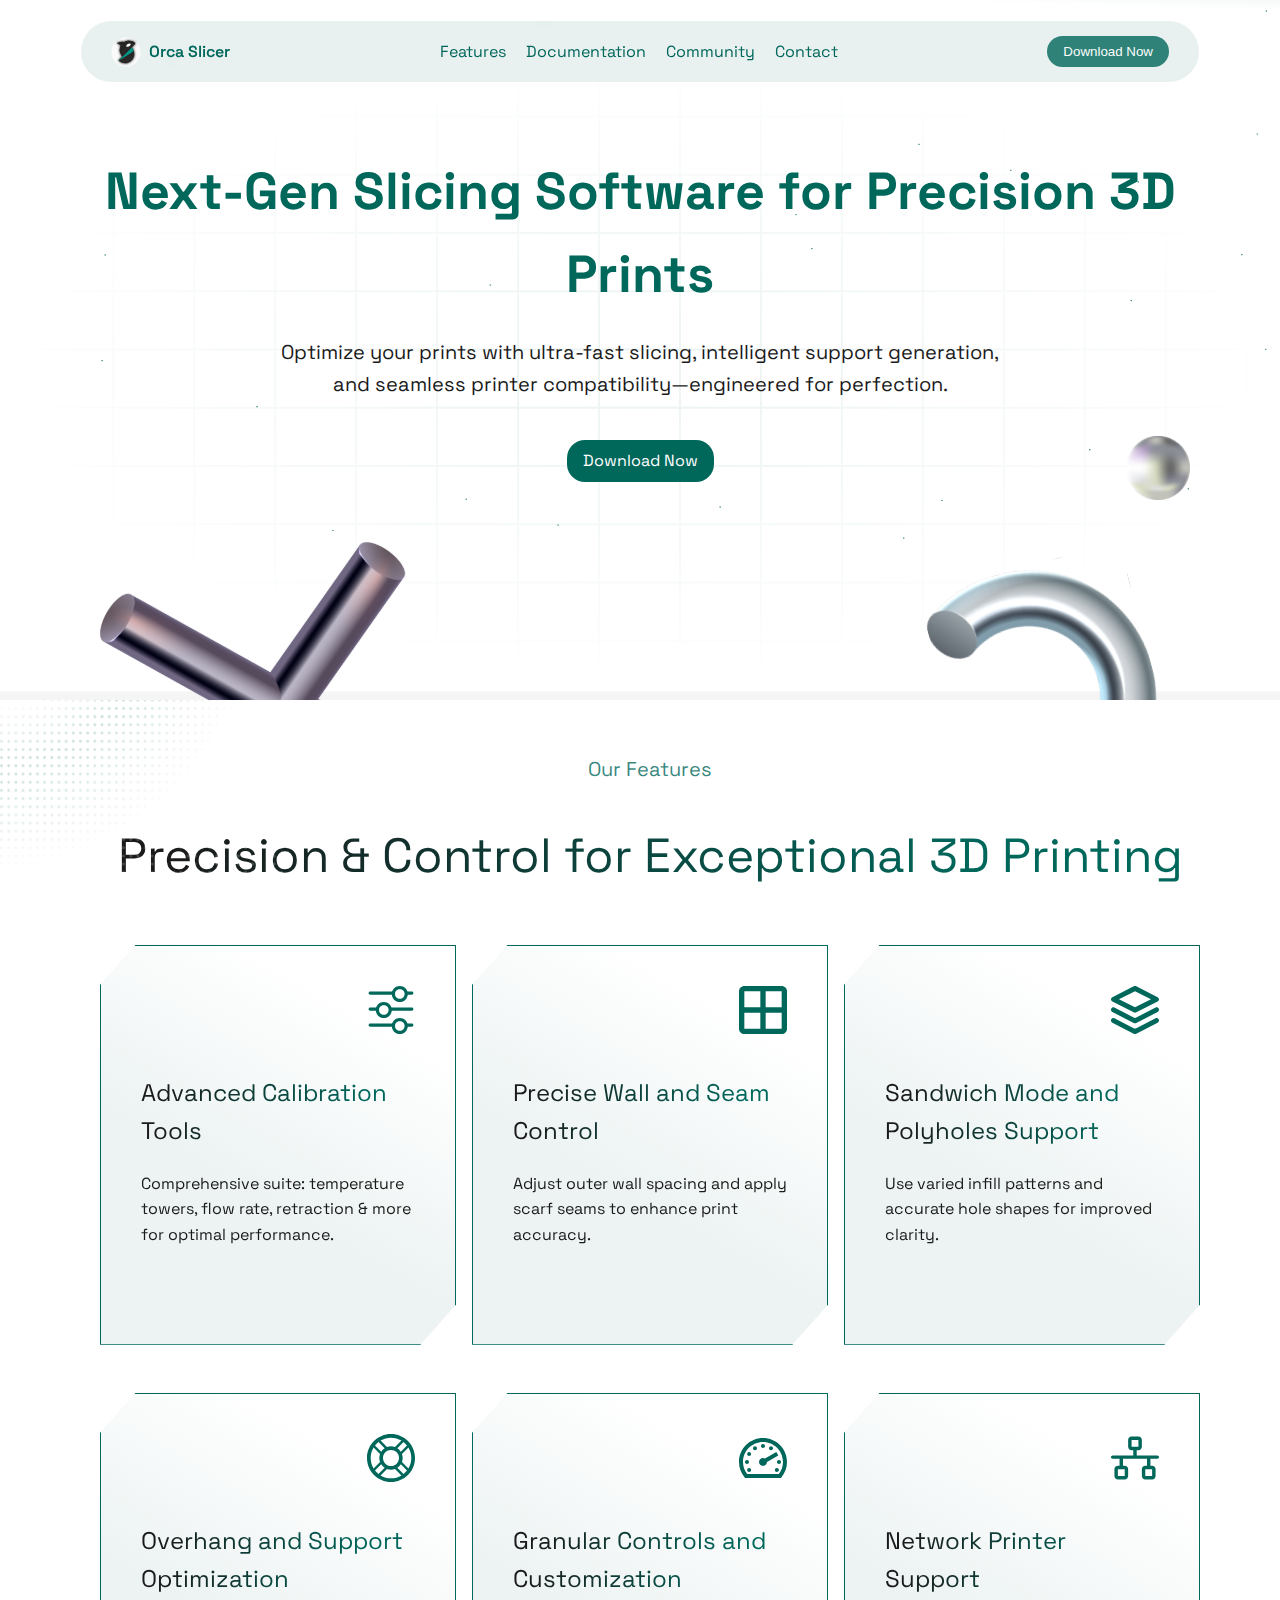
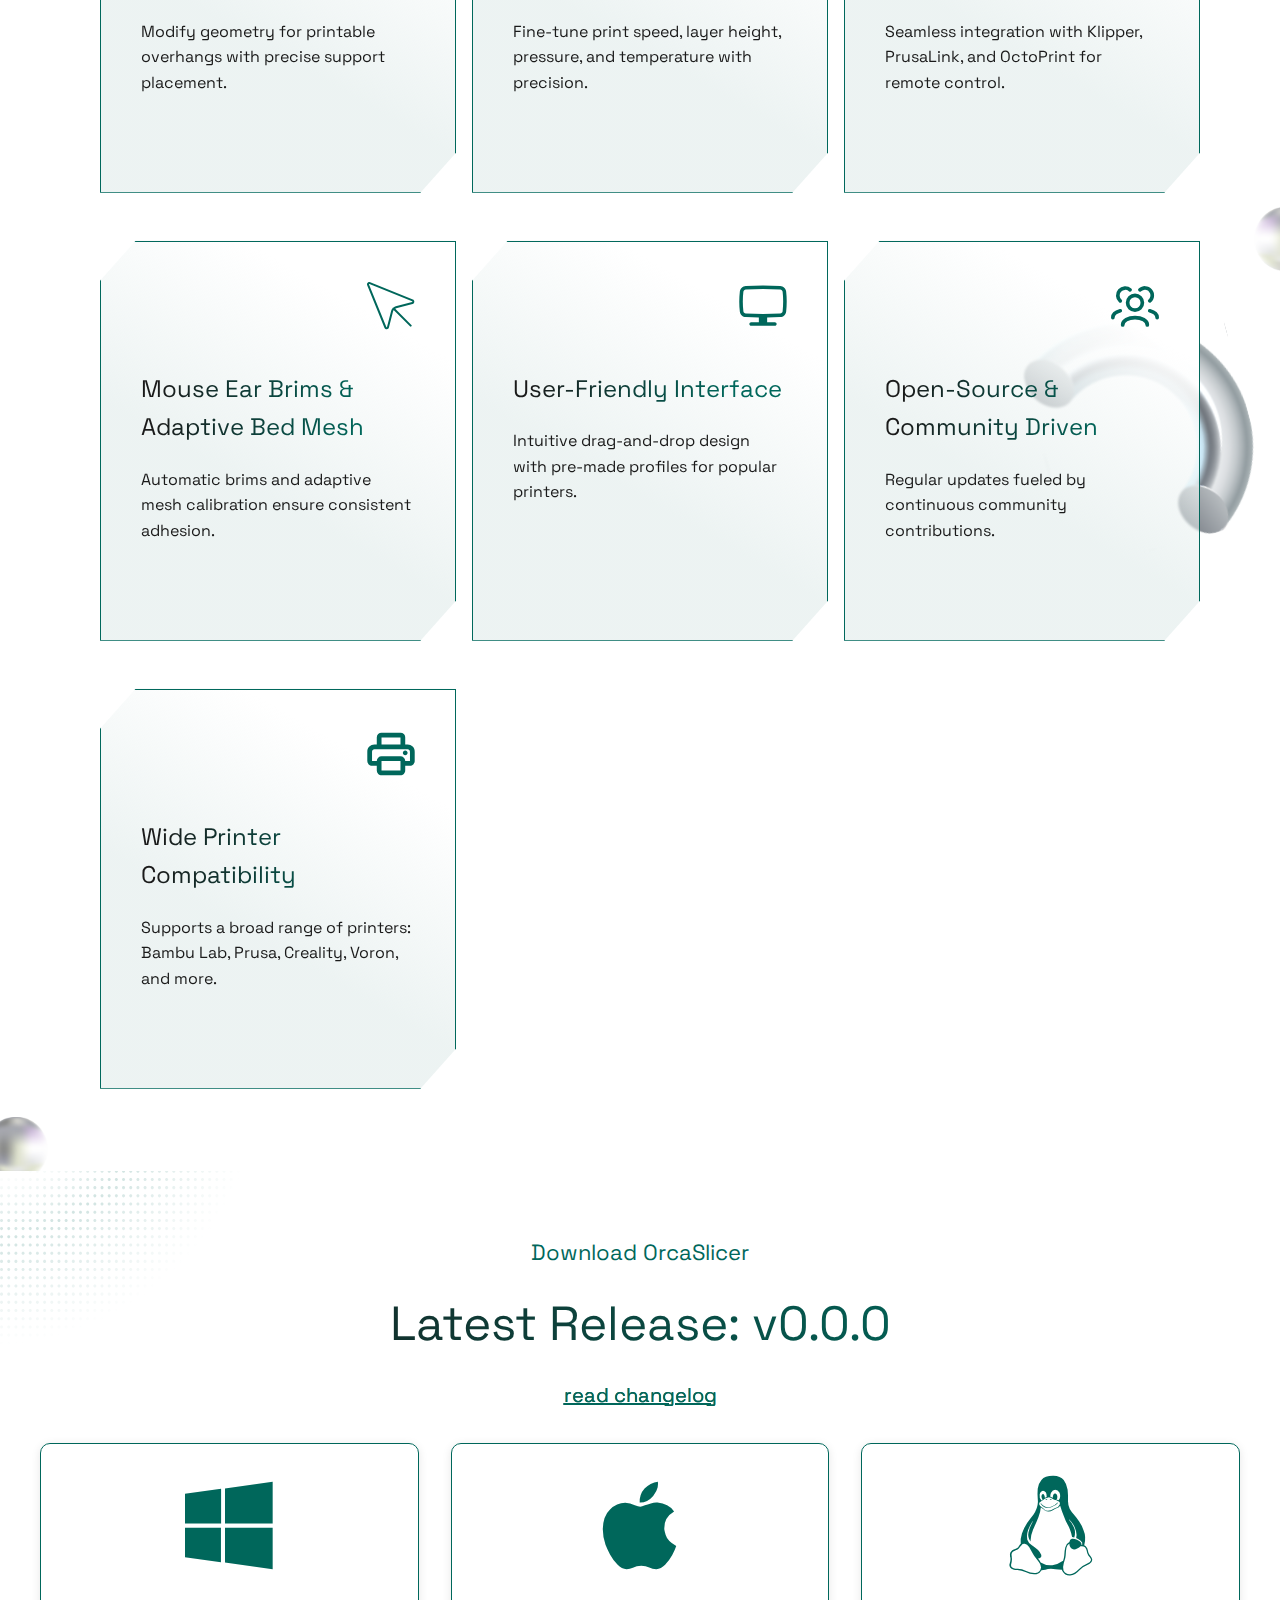
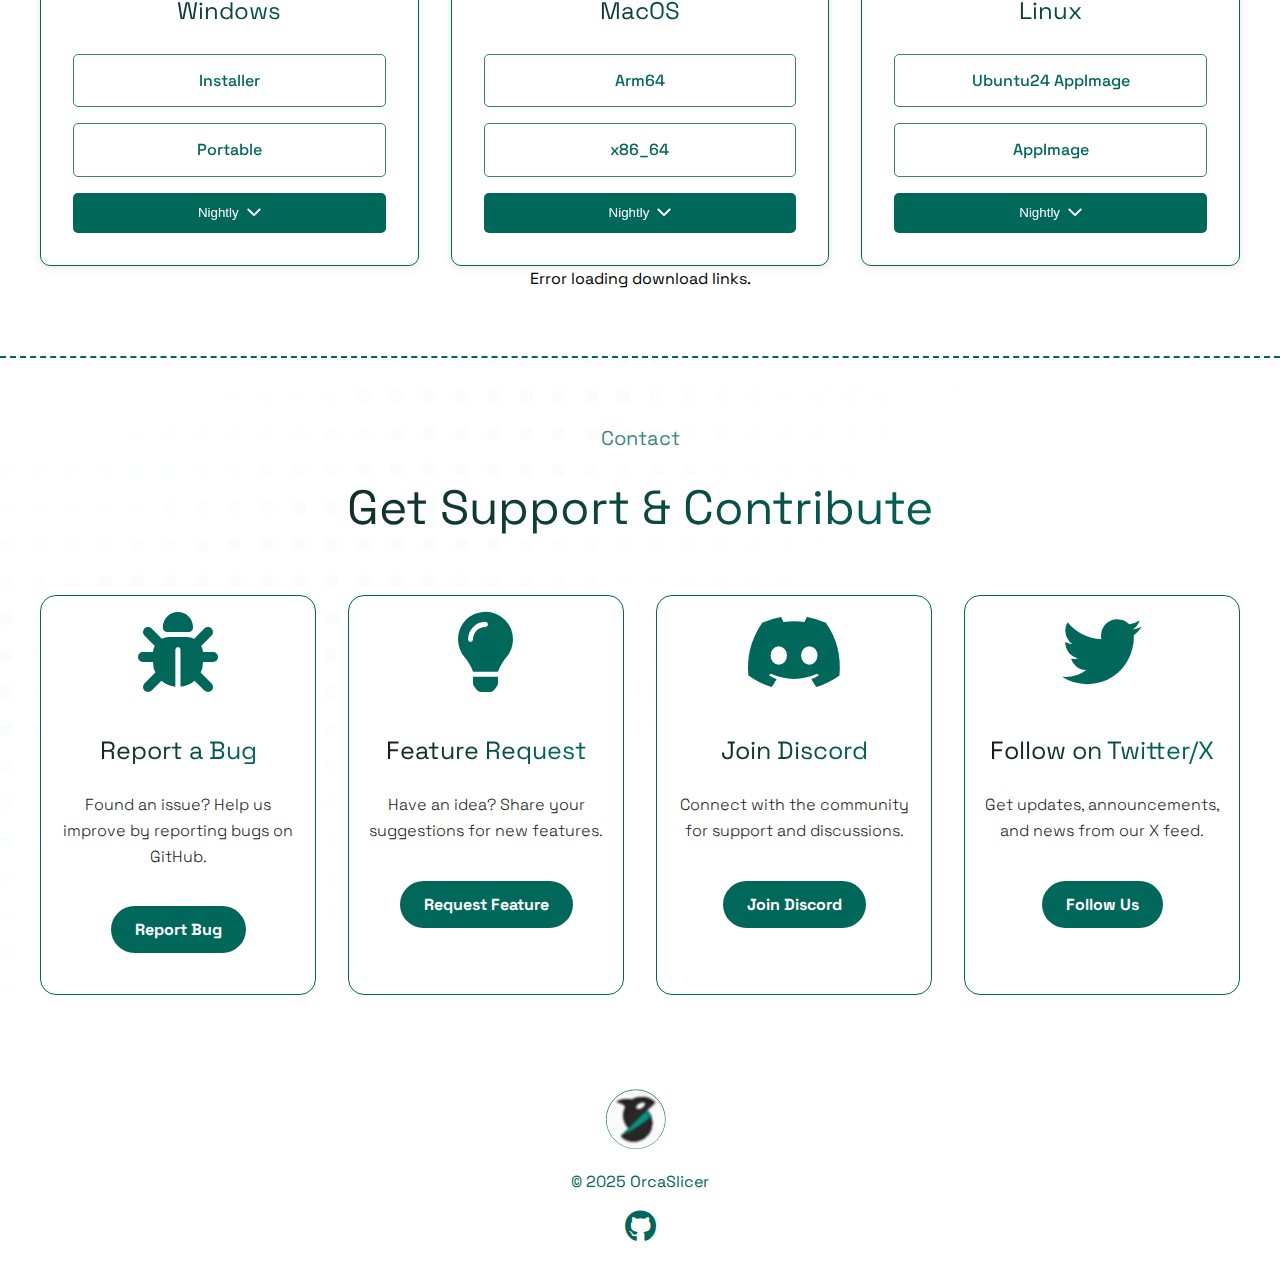
==== commit a9def0ed: "Add X contact" ====
--- a/index.html
+++ b/index.html
@@ -469,6 +469,12 @@
             >Join Discord</a
           >
         </div>
+        <div class="contact_card">
+          <i class="fab fa-twitter fa-5x"></i>
+          <h3>Follow on Twitter/X</h3>
+          <p>Get updates, announcements, and news from our X feed.</p>
+          <a href="https://x.com/real_OrcaSlicer" target="_blank" class="contact-btn">Follow Us</a>
+        </div>
       </div>
     </section>
     <footer class="footer">
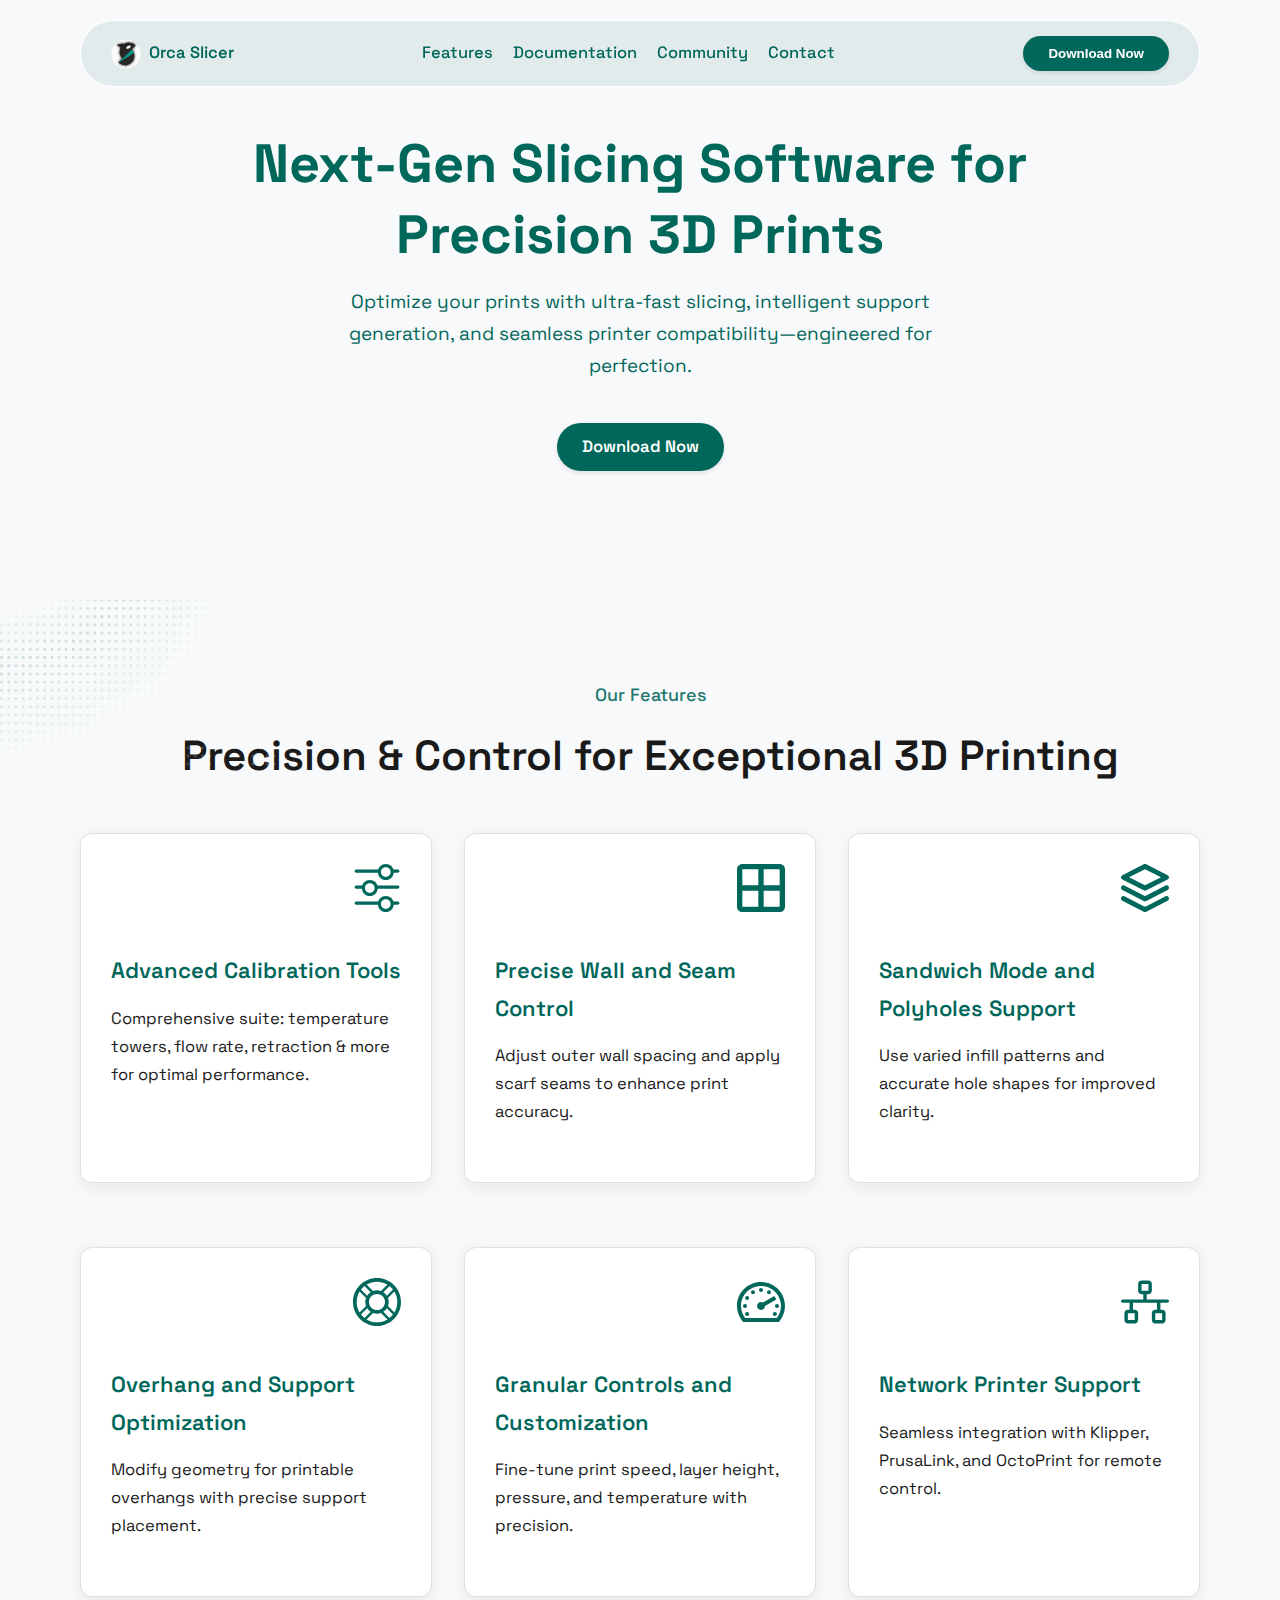
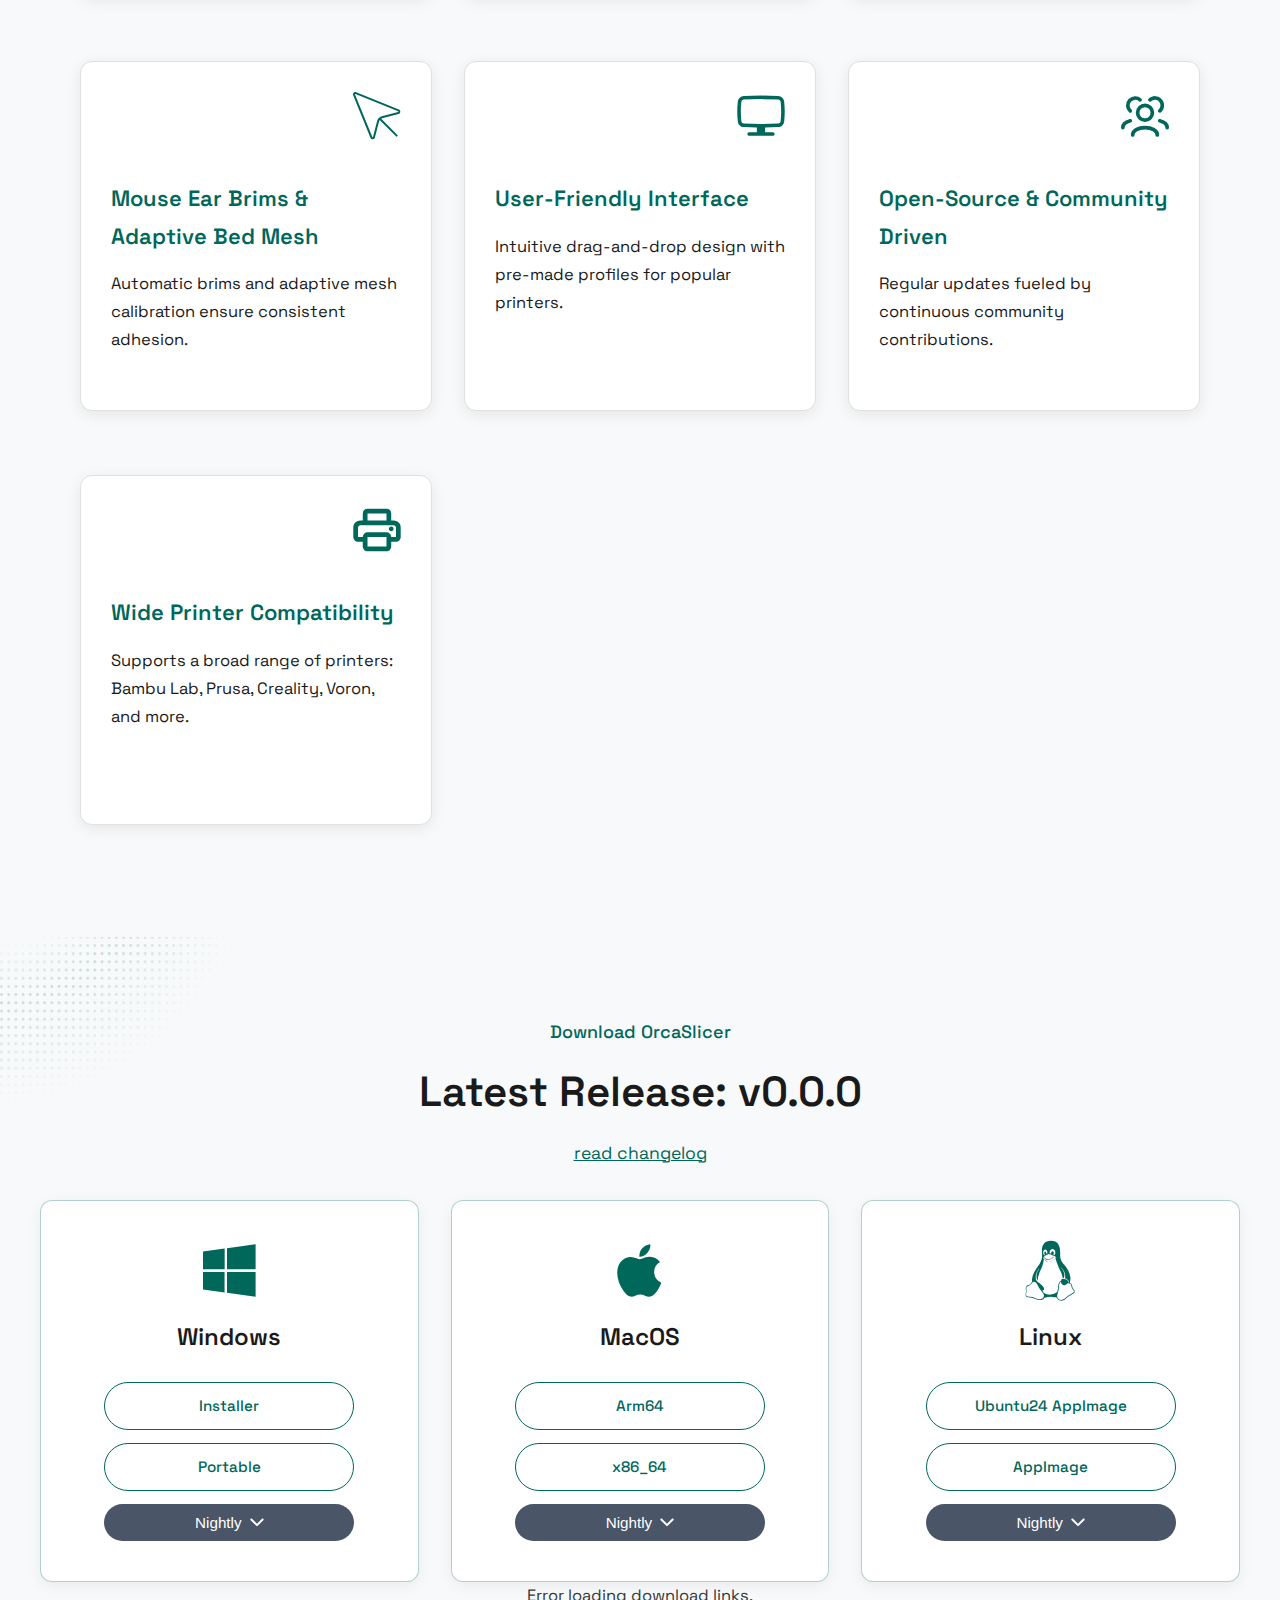
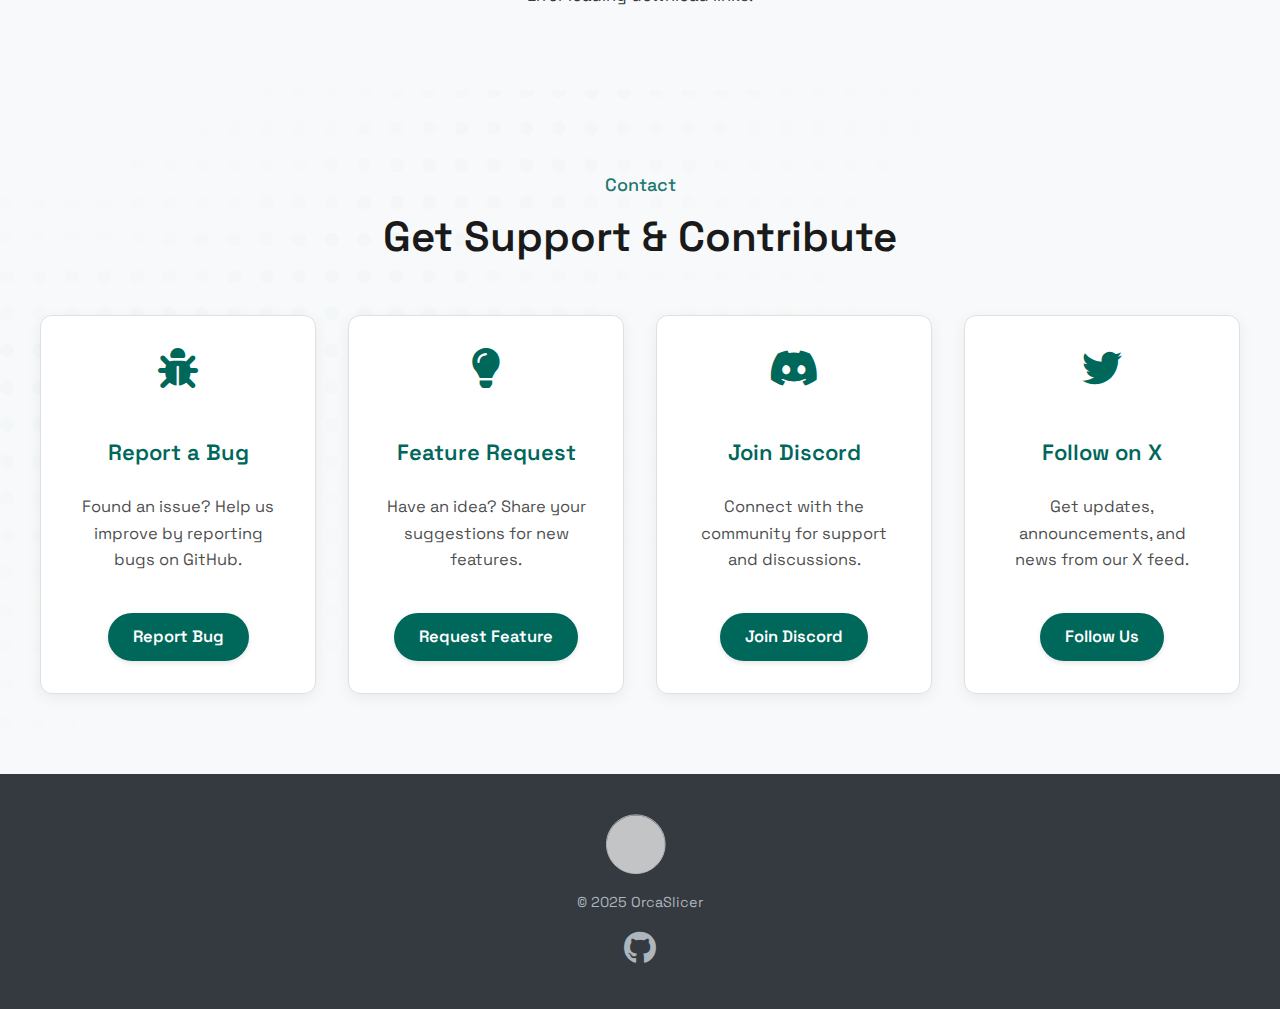
==== commit fe0f0931: "update style" ====
--- a/index.html
+++ b/index.html
@@ -192,9 +192,6 @@
         <a href="#download" class="download-btn"> Download Now </a>
       </div>
 
-      <img src="/images/3dimages/cross.svg" class="cross" />
-      <img src="/images/3dimages/c.svg" class="c" />
-      <img src="/images/3dimages/ball.svg" class="ball" />
     </div>
     <section class="features" id="features">
       <img src="/images/abstract_top.svg" class="feature_abstract" />
@@ -281,17 +278,6 @@
           </p>
         </div>
       </div>
-      <img src="/images/3dimages/fade_c.svg" alt="faded_c" class="faded_c" />
-      <img
-        src="/images/3dimages/faded_right_ball.svg"
-        alt="faded_right_ball"
-        class="faded_right_ball"
-      />
-      <img
-        src="/images/3dimages/faded_left_ball.svg"
-        alt="faded_left_ball"
-        class="faded_left_ball"
-      />
     </section>
     <section class="download-section" id="download">
       <img src="/images/abstract_top.svg" class="download_abstract" />
@@ -471,7 +457,7 @@
         </div>
         <div class="contact_card">
           <i class="fab fa-twitter fa-5x"></i>
-          <h3>Follow on Twitter/X</h3>
+          <h3>Follow on X</h3>
           <p>Get updates, announcements, and news from our X feed.</p>
           <a href="https://x.com/real_OrcaSlicer" target="_blank" class="contact-btn">Follow Us</a>
         </div>
--- a/style.css
+++ b/style.css
@@ -12,9 +12,11 @@
 }
 
 body {
-  font-family: "Space Grotesk", serif;
-  line-height: 1.6;
-  background-color: #f5f5f5;
+  font-family: "Space Grotesk", sans-serif;
+  line-height: 1.7;
+  background-color: #f8f9fa;
+  color: #343a40;
+  font-size: 16.5px;
 }
 
 .hero_container {
@@ -23,9 +25,25 @@
   background-position: center;
   background-repeat: no-repeat;
   position: relative;
-  height: 700px;
+  min-height: 600px;
+  display: flex;
+  flex-direction: column;
+  justify-content: center;
   overflow-y: hidden;
-}
+  color: var(--light-text);
+}
+
+.hero_container::before {
+  content: '';
+  position: absolute;
+  top: 0;
+  left: 0;
+  right: 0;
+  bottom: 0;
+  background-color: #f8f9fa;
+  z-index: 1;
+}
+
 .abstract_top {
   position: absolute;
   left: 0;
@@ -40,7 +58,7 @@
   top: 0;
   left: 0;
   right: 0;
-  z-index: 9999;
+  z-index: 1000;
 }
 .navbar {
   backdrop-filter: blur(4px); /* Glass effect */
@@ -62,7 +80,7 @@
   display: flex;
   align-items: center;
   font-weight: 600;
-  color: rgba(0, 103, 91, 1);
+  color: var(--primary-color);
 }
 .navbar_links {
   display: flex;
@@ -70,7 +88,8 @@
 }
 .navbar_links a {
   text-decoration: none;
-  color: rgba(0, 103, 91, 1);
+  color: var(--primary-color);
+  font-weight: 500;
 }
 
 .navbar_links a:hover {
@@ -84,13 +103,24 @@
 }
 
 .navbar_container .download-btn {
-  background-color: rgba(0, 103, 91, 1);
-  padding: 8px 16px;
+  background-color: var(--primary-color);
+  padding: 10px 25px;
   border: none;
   cursor: pointer;
-  opacity: 0.8;
-  border-radius: 18px;
+  border-radius: 25px;
   color: #fff;
+  font-weight: 600;
+  text-decoration: none;
+  display: inline-block;
+  transition: background-color 0.3s, transform 0.3s, box-shadow 0.3s;
+  box-shadow: 0 2px 5px rgba(0, 0, 0, 0.1);
+}
+
+.navbar_container .download-btn:hover {
+  background-color: #004d40;
+  transform: translateY(-2px);
+  box-shadow: 0 4px 10px rgba(0, 0, 0, 0.15);
+  opacity: 1;
 }
 
 .mobile-menu {
@@ -133,11 +163,12 @@
 .mobile-menu .download-btn {
   margin-top: 16px;
   background-color: white;
-  padding: 8px 16px;
+  padding: 10px 25px;
   border: none;
   cursor: pointer;
-  border-radius: 18px;
+  border-radius: 25px;
   color: var(--primary-color);
+  font-weight: 600;
 }
 
 .close-btn {
@@ -157,61 +188,64 @@
   align-items: center;
   flex-direction: column;
   justify-content: center;
-  padding-top: 150px;
-  padding-left: 80px;
-  padding-bottom: 60px;
-  padding-right: 80px;
+  padding: 60px 40px;
+  position: relative;
+  z-index: 2;
+  text-align: center;
 }
 .hero_texts h2 {
-  font-size: 52px;
-  z-index: 10;
-  text-align: center;
-  margin-bottom: 20px;
+  font-size: 54px;
+  font-weight: 700;
+  text-align: center;
+  margin-bottom: 1rem;
   color: rgba(0, 103, 91, 1);
+  max-width: 800px;
+  line-height: 1.3;
 }
 .hero_texts p {
-  font-size: 20px;
-  z-index: 10;
-  width: 750px;
-  text-align: center;
-  margin-bottom: 40px;
-  color: rgba(26, 26, 26, 1);
+  font-size: 19px;
+  line-height: 1.7;
+  max-width: 680px;
+  text-align: center;
+  margin-bottom: 2.5rem;
+  color: rgba(0, 103, 91, 1);
 }
 .hero_texts .download-btn {
   margin-bottom: 0px;
-  background-color: rgba(0, 103, 91, 1);
-  padding: 8px 16px;
+  background-color: var(--primary-color);
+  padding: 10px 25px;
   border: none;
   cursor: pointer;
-  border-radius: 18px;
-  text-decoration: none;
-  transition: transform 0.3s;
+  border-radius: 25px;
   color: #fff;
+  font-weight: 600;
+  text-decoration: none;
+  display: inline-block;
+  transition: background-color 0.3s, transform 0.3s, box-shadow 0.3s;
+  box-shadow: 0 2px 5px rgba(0, 0, 0, 0.1);
 }
 .hero_texts .download-btn:hover {
-  transform: translateY(-3px);
-  opacity: 0.8;
-}
-
-.cross {
-  position: absolute;
-  left: 100px;
-}
+  background-color: #004d40;
+  transform: translateY(-2px);
+  box-shadow: 0 4px 10px rgba(0, 0, 0, 0.15);
+  opacity: 1;
+}
+
+.cross,
+.c,
 .ball {
   position: absolute;
-  right: 90px;
-  bottom: 200px;
-}
-.c {
-  position: absolute;
-  right: 100px;
+  z-index: 0;
+  opacity: 0.3;
+  display: none;
 }
 
 /* FETURES SECTION */
 
 .features {
-  background-color: #fff;
-  position: relative;
+  background-color: #f8f9fa;
+  position: relative;
+  padding: 5rem 0;
 }
 .feature_abstract {
   top: 0px;
@@ -233,62 +267,55 @@
   position: absolute;
 }
 .feature_header {
-  padding-top: 40px;
-  padding-bottom: 50px;
+  padding-bottom: 3rem;
   padding-left: 100px;
   padding-right: 80px;
+  text-align: center;
 }
 .feature_header p {
   text-align: center;
-  font-weight: 400;
-  font-size: 20px;
-  color: rgba(0, 103, 91, 0.8);
-  margin-bottom: 20px;
-  padding: 13px 24px;
-  z-index: 10;
+  font-weight: 500;
+  font-size: 18px;
+  color: rgba(0, 103, 91, 0.9);
+  margin-bottom: 0.5rem;
+  display: inline-block;
 }
 .feature_header h5 {
   z-index: 10;
-  background: linear-gradient(94.47deg, #1a1a1a 6.12%, #00675b 80.25%);
-  font-size: 48px;
-  font-weight: 400;
-  text-align: center;
-  background-clip: text;
-  -webkit-background-clip: text;
-  color: transparent;
-  /* width: fit-content; */
+  font-size: 42px;
+  font-weight: 600;
+  text-align: center;
+  color: #1a1a1a;
+  margin-top: 0.5rem;
+  line-height: 1.4;
 }
 .feature_cards {
   display: grid;
-  grid-template-columns: repeat(3, 1fr);
-  gap: 1rem;
-  padding-bottom: 50px;
-  padding-left: 100px;
+  grid-template-columns: repeat(auto-fit, minmax(320px, 1fr));
+  gap: 2rem;
+  padding-left: 80px;
   padding-right: 80px;
+  max-width: 1400px;
+  margin: 0 auto;
 }
 .feature_card {
-  width: 380px;
   z-index: 10;
-  height: 400px;
+  height: auto;
+  min-height: 350px;
   margin-bottom: 2rem;
-  background: linear-gradient(
-    210deg,
-    rgba(255, 255, 255, 1) 20%,
-    rgba(199, 219, 217, 0.33) 60%
-  );
-  border: 1px solid #01685c;
-  backdrop-filter: blur(1px); /* Increased blur value */
-  -webkit-backdrop-filter: blur(10px); /* Safari support */
-  padding: 40px;
+  background: #ffffff;
+  border: 1px solid #e0e0e0;
+  padding: 30px;
   display: flex;
   flex-direction: column;
-  clip-path: polygon(10% 0%, 100% 0%, 100% 90%, 90% 100%, 0% 100%, 0% 10%);
-  box-shadow: 0 10px 30px rgba(0, 0, 0, 0.3);
-  transition: transform 0.3s;
+  border-radius: 12px;
+  box-shadow: 0 4px 15px rgba(0, 0, 0, 0.08);
+  transition: transform 0.3s, box-shadow 0.3s;
 }
 
 .feature_card:hover {
-  transform: translateY(-3px);
+  transform: translateY(-5px);
+  box-shadow: 0 8px 25px rgba(0, 0, 0, 0.12);
 }
 .feature_card img {
   width: 48px;
@@ -298,14 +325,11 @@
   align-self: flex-end;
 }
 .feature_card h3 {
-  background: linear-gradient(94.47deg, #1a1a1a 6.12%, #00675b 80.25%);
-  background-clip: text;
-  font-size: 24px;
-  font-weight: 400;
-  margin-bottom: 20px;
-  -webkit-background-clip: text;
-  color: transparent;
-  width: fit-content;
+  font-size: 22px;
+  font-weight: 600;
+  margin-bottom: 15px;
+  color: var(--primary-color);
+  width: auto;
 }
 .feature_card p {
   color: rgba(26, 26, 26, 1);
@@ -315,9 +339,9 @@
 
 .download-section {
   text-align: center;
-  padding: 4rem 2rem;
-  position: relative;
-  background: #fff;
+  padding: 5rem 2rem;
+  position: relative;
+  background: #f8f9fa;
 }
 
 .download_abstract {
@@ -333,23 +357,22 @@
 }
 
 .download_header h2 {
-  font-size: 22px;
-  font-weight: 400;
-  margin-bottom: 1rem;
+  font-size: 18px;
+  font-weight: 500;
+  margin-bottom: 0.5rem;
   color: rgba(0, 103, 91, 1);
 }
 
 .version-info {
-  background: linear-gradient(94.47deg, #1a1a1a 6.12%, #00675b 80.25%);
-  background-clip: text;
-  -webkit-background-clip: text;
-  color: transparent;
-  font-size: 20px;
+  color: #1a1a1a;
+  font-size: 1.1rem;
+  margin-bottom: 2rem;
 }
 
 .version-info p {
-  margin: 0.5rem 0;
-  font-size: 48px;
+  margin: 0.2rem 0;
+  font-size: 42px;
+  font-weight: 600;
 }
 
 .changelog-link {
@@ -370,15 +393,19 @@
 }
 
 .platform-card {
-  border: 1px solid rgba(0, 103, 91, 1);
-  padding: 2rem;
-  backdrop-filter: blur(1px); /* Glass effect */
-  -webkit-backdrop-filter: blur(1px); /* Safari support */
-  border-radius: 10px;
-  position: relative;
-  background: rgba(255, 255, 255, 0.18);
-  box-shadow: 0 2px 10px rgba(0, 0, 0, 0.1);
-  transition: transform 0.3s ease;
+  border: 1px solid rgba(0, 103, 91, 0.3);
+  padding: 2.5rem;
+  backdrop-filter: none;
+  -webkit-backdrop-filter: none;
+  border-radius: 12px;
+  position: relative;
+  background: #ffffff;
+  box-shadow: 0 4px 15px rgba(0, 0, 0, 0.06);
+  transition: transform 0.3s ease, box-shadow 0.3s ease;
+  display: flex;
+  flex-direction: column;
+  align-items: center;
+  text-align: center;
 }
 .platform-card:nth-child(1) {
   z-index: 20;
@@ -393,128 +420,167 @@
 
 .platform-icon {
   margin-bottom: 1.5rem;
+  width: 100%;
+  text-align: center;
 }
 
 .platform-icon i {
   color: rgba(0, 103, 91, 1);
-  font-size: 100px;
+  font-size: 60px;
   margin-bottom: 1rem;
 }
 
 .platform-icon h3 {
   font-size: 1.5rem;
-  background: linear-gradient(94.47deg, #1a1a1a 6.12%, #00675b 80.25%);
-  background-clip: text;
-  -webkit-background-clip: text;
-  color: transparent;
-  font-weight: 400;
+  color: #1a1a1a;
+  font-weight: 600;
   margin: 0;
 }
 
 .download-buttons {
   display: flex;
   flex-direction: column;
-  gap: 1rem;
+  gap: 0.8rem;
+  width: 100%;
+  max-width: 250px;
+  margin-top: auto;
 }
 
 .download-option {
   display: block;
-  padding: 0.8rem;
+  padding: 10px 20px;
   background: transparent;
-  border: 1px solid rgba(0, 103, 91, 0.8);
-  color: #00675b;
-  text-decoration: none;
-  border-radius: 5px;
-  transition: background 0.3s;
+  border: 1px solid var(--primary-color);
+  color: var(--primary-color);
+  text-decoration: none;
+  border-radius: 25px;
+  transition: background-color 0.3s, color 0.3s, transform 0.2s;
   font-weight: 500;
+  font-size: 0.95rem;
 }
 
 .download-option:hover {
-  opacity: 0.7;
+  background-color: var(--primary-color);
+  color: #fff;
+  transform: translateY(-2px);
+  opacity: 1;
   text-decoration: none;
 }
 
 .nightly-dropdown {
   position: relative;
+  width: 100%;
 }
 
 .nightly-toggle {
   width: 100%;
-  padding: 0.8rem;
-  background: rgba(0, 103, 91, 1);
+  padding: 10px 20px;
+  background: #4a5568;
   color: white;
   display: flex;
   align-items: center;
   justify-content: center;
   gap: 0.5rem;
   border: none;
-  border-radius: 5px;
+  border-radius: 25px;
   cursor: pointer;
-  transition: background 0.3s;
+  transition: background-color 0.3s, transform 0.2s;
+  font-size: 0.95rem;
+  font-weight: 500;
 }
 
 .nightly-toggle:hover {
-  opacity: 0.7;
+  background-color: #2d3748;
+  transform: translateY(-2px);
+  opacity: 1;
+}
+
+.nightly-toggle svg {
+  transition: transform 0.3s;
+}
+
+.nightly-toggle.active svg {
+  transform: rotate(180deg);
 }
 
 .nightly-content {
   display: none;
   position: absolute;
-  top: 100%;
+  top: calc(100% + 5px);
   left: 0;
   right: 0;
-  background: #1b3e3a;
-  border: 1px solid #ddd;
-  border-radius: 5px;
+  background: #ffffff;
+  border: 1px solid #e0e0e0;
+  border-radius: 8px;
   z-index: 140;
-  margin-top: 0.5rem;
-  max-height: 300px;
+  max-height: 250px;
   overflow-y: auto;
-  box-shadow: 0 2px 10px rgba(0, 0, 0, 0.1);
+  box-shadow: 0 5px 15px rgba(0, 0, 0, 0.1);
+  opacity: 0;
+  transform: translateY(10px);
+  transition: opacity 0.3s ease, transform 0.3s ease;
 }
 
 .nightly-content.active {
   display: block;
+  opacity: 1;
+  transform: translateY(0);
 }
 
 .nightly-link {
   display: block;
-  padding: 0.8rem;
-  color: #fff;
-  text-decoration: none;
-  border-bottom: 1px solid #eee;
-  transition: background 0.3s;
+  padding: 10px 15px;
+  color: #333;
+  text-decoration: none;
+  border-bottom: 1px solid #f0f0f0;
+  transition: background-color 0.2s;
+  font-size: 0.9rem;
+  white-space: nowrap;
+  overflow: hidden;
+  text-overflow: ellipsis;
+}
+
+.nightly-link:last-child {
+  border-bottom: none;
 }
 
 .nightly-link:hover {
-  background: #f5f5f5;
-  color: #00675b;
+  background-color: #f8f8f8;
+  color: var(--primary-color);
   text-decoration: none;
 }
 
 .footer {
-  background: #fff;
-  padding: 30px;
+  background: #343a40;
+  padding: 2.5rem 1rem;
   display: flex;
   align-items: center;
   justify-content: center;
   flex-direction: column;
+  color: #adb5bd;
 }
 .footer p {
-  margin-top: 20px;
-  color: rgba(0, 103, 91, 1);
-}
-.footer i{
-  color: #00675b;
+  margin-top: 1rem;
+  color: #adb5bd;
+  font-size: 0.9rem;
+}
+.footer a img {
+  filter: brightness(0) invert(1) opacity(0.7);
+}
+.footer div a i{
+  color: #adb5bd;
+  transition: color 0.3s;
+}
+.footer div a i:hover {
+  color: #ffffff;
 }
 /*Contact */
 .contact {
-  padding: 4rem 2rem;
+  padding: 5rem 2rem;
   position: relative;
   overflow: hidden;
-  background: #fff;
-  border-top: 2px solid #00675b;
-  border-top-style: dashed;
+  background: #f8f9fa;
+  border-top: none;
 }
 
 .contact_abstract {
@@ -534,20 +600,18 @@
 }
 
 .contact_header p {
-  color: rgba(0, 103, 91, 0.8);
-  font-size: 20px;
-  font-weight: 400;
-  margin-bottom: 1rem;
+  color: rgba(0, 103, 91, 0.9);
+  font-size: 18px;
+  font-weight: 500;
+  margin-bottom: 0.5rem;
 }
 
 .contact_header h5 {
-  font-size: 48px;
-  background: linear-gradient(94.47deg, #1a1a1a 6.12%, #00675b 80.25%);
-  background-clip: text;
-  -webkit-background-clip: text;
-  color: transparent;
-  margin: 0;
-  font-weight: 400;
+  font-size: 42px;
+  color: #1a1a1a;
+  margin: 0.5rem 0 0 0;
+  font-weight: 600;
+  line-height: 1.4;
 }
 
 .contact_cards {
@@ -562,59 +626,105 @@
 
 .contact_card {
   background: #fff;
-  border: 1px solid rgba(0, 103, 91, 1);
-  padding: 1rem;
-  height: 400px;
-  border-radius: 1rem;
-  text-align: center;
-  transition: transform 0.3s ease;
+  border: 1px solid #e0e0e0;
+  padding: 2rem;
+  min-height: 320px;
+  border-radius: 12px;
+  text-align: center;
+  transition: transform 0.3s ease, box-shadow 0.3s ease;
+  display: flex;
+  flex-direction: column;
+  align-items: center;
+  box-shadow: 0 4px 15px rgba(0, 0, 0, 0.06);
 }
 
 .contact_card:hover {
   transform: translateY(-5px);
+  box-shadow: 0 8px 25px rgba(0, 0, 0, 0.1);
 }
 
 .contact_card i {
   color: rgba(0, 103, 91, 1);
-  margin-bottom: 1rem;
+  margin-bottom: 1.5rem;
+  font-size: 40px;
 }
 
 .contact_card h3 {
-  background: linear-gradient(94.47deg, #1a1a1a 6.12%, #00675b 80.25%);
-  background-clip: text;
-  -webkit-background-clip: text;
-  color: transparent;
+  color: var(--primary-color);
+  font-weight: 600;
+  font-size: 22px;
+  margin: 1.4rem 0;
+}
+
+.contact_card p {
+  color: rgba(26, 26, 26, 0.8);
+  margin-bottom: auto;
   font-weight: 400;
-  font-size: 25px;
-  margin: 1.4rem 0;
-}
-
-.contact_card p {
-  color: rgba(26, 26, 26, 1);
-  margin-bottom: 3rem;
-  font-weight: 300;
+  padding-bottom: 1.5rem;
+  line-height: 1.6;
 }
 
 .contact-btn {
-  margin-bottom: 10px;
-  background-color: rgba(0, 103, 91, 1);
-  width: fit-content;
-  font-weight: 800;
+  background-color: var(--primary-color);
+  padding: 10px 25px;
+  border: none;
+  cursor: pointer;
+  border-radius: 25px;
   color: #fff;
-  text-decoration: none;
-  margin-bottom: 30px;
-  padding: 13px 24px;
-  border-radius: 100px;
-  transition: background 0.3s ease;
+  font-weight: 600;
+  text-decoration: none;
+  display: inline-block;
+  transition: background-color 0.3s, transform 0.3s, box-shadow 0.3s;
+  box-shadow: 0 2px 5px rgba(0, 0, 0, 0.1);
+  width: auto;
+  margin-top: 1rem;
+  margin-bottom: 0;
 }
 
 .contact-btn:hover {
-  opacity: 0.8;
+  background-color: #004d40;
+  transform: translateY(-2px);
+  box-shadow: 0 4px 10px rgba(0, 0, 0, 0.15);
+  opacity: 1;
 }
 
 @media (max-width: 768px) {
+  body {
+    font-size: 16px;
+  }
   .contact_cards {
     grid-template-columns: 1fr;
+  }
+  .hero_texts h2 {
+    font-size: 36px;
+  }
+  .hero_texts p {
+    font-size: 17px;
+  }
+  .feature_header h5,
+  .contact_header h5,
+  .version-info p {
+    font-size: 32px;
+  }
+
+  .features,
+  .download-section,
+  .contact {
+    padding: 4rem 1rem;
+  }
+
+  .feature_cards {
+    padding-left: 20px;
+    padding-right: 20px;
+    gap: 1.5rem;
+  }
+
+  .platform-cards {
+    gap: 1.5rem;
+  }
+
+  .contact_cards {
+    gap: 1.5rem;
   }
 }
 
@@ -662,51 +772,38 @@
 
   /* HERO SECTION OF TEXTS*/
   .hero_texts {
-    display: flex;
-    align-items: center;
-    flex-direction: column;
-    justify-content: center;
+    padding: 80px 30px;
+  }
+
+  .hero_texts h2 {
+    font-size: 40px;
+  }
+
+  .hero_texts p {
+    font-size: 18px;
+    max-width: 90%;
+  }
+  
+  /* Ensure these remain hidden on mobile */
+  .c,
+  .cross,
+  .ball {
+    display: none;
+  }
+
+  /* FETURES SECTION */
+
+  .feature_header {
     padding-left: 40px;
     padding-right: 40px;
-    /* padding-top: 40px;
-    padding-left: 40px;
-    padding-right: 40px; */
-  }
-
-  .hero_texts h2 {
-    font-size: 30px;
-    margin-bottom: 10px;
-  }
-
-  .hero_texts p {
-    font-size: 16px;
-    z-index: 10;
-    width: 100%;
-  }
-  .ball {
-    bottom: 20px;
-    right: 10px;
-  }
-  .c,
-  .cross {
-    display: none;
-  }
-
-  /* FETURES SECTION */
-
-  .feature_header {
-    padding-top: 40px;
+  }
+  .feature_header h5 {
+    font-size: 34px;
+  }
+  .feature_cards {
     padding-left: 40px;
     padding-right: 40px;
-  }
-  .feature_header h5 {
-    font-size: 26px;
-  }
-  .feature_cards {
-    padding-bottom: 40px;
-    padding-left: 40px;
-    padding-right: 40px;
-    grid-template-columns: repeat(2, 1fr);
+    grid-template-columns: repeat(auto-fit, minmax(280px, 1fr));
   }
 
   .feature_card {
